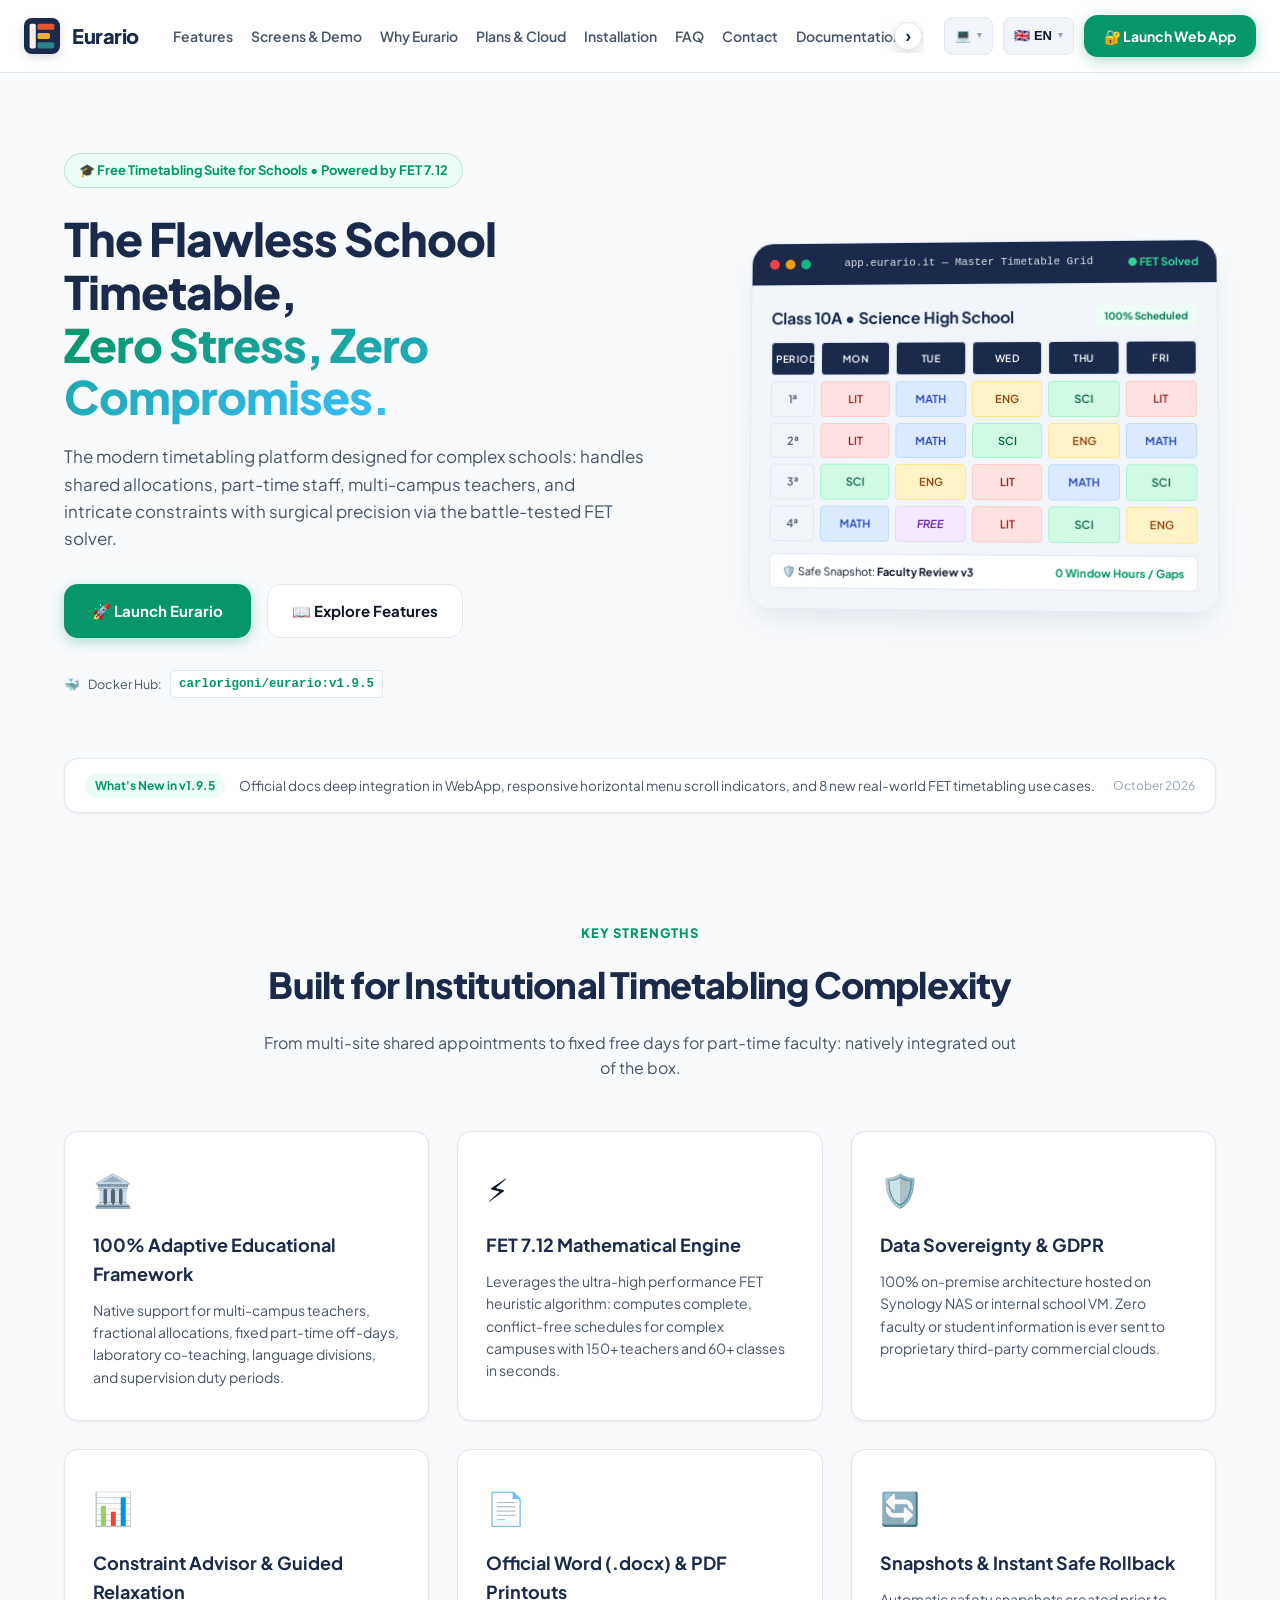
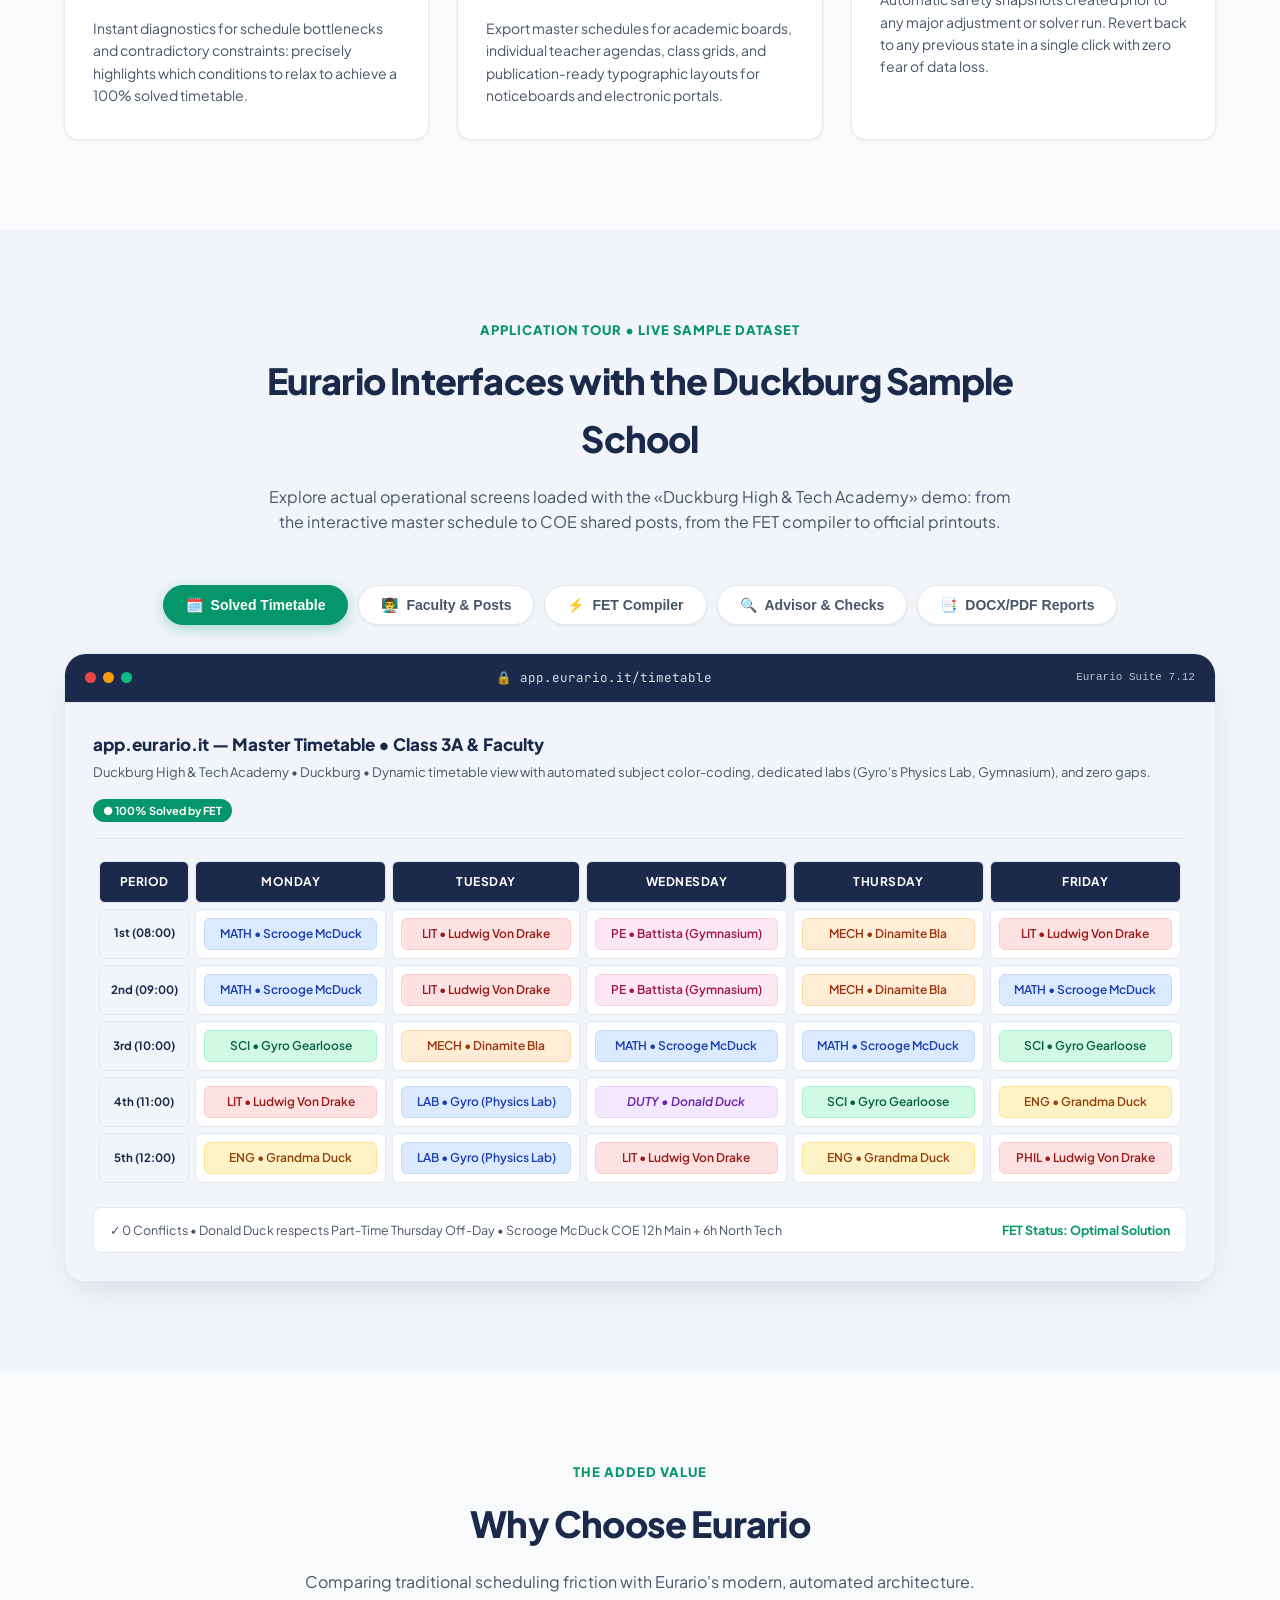
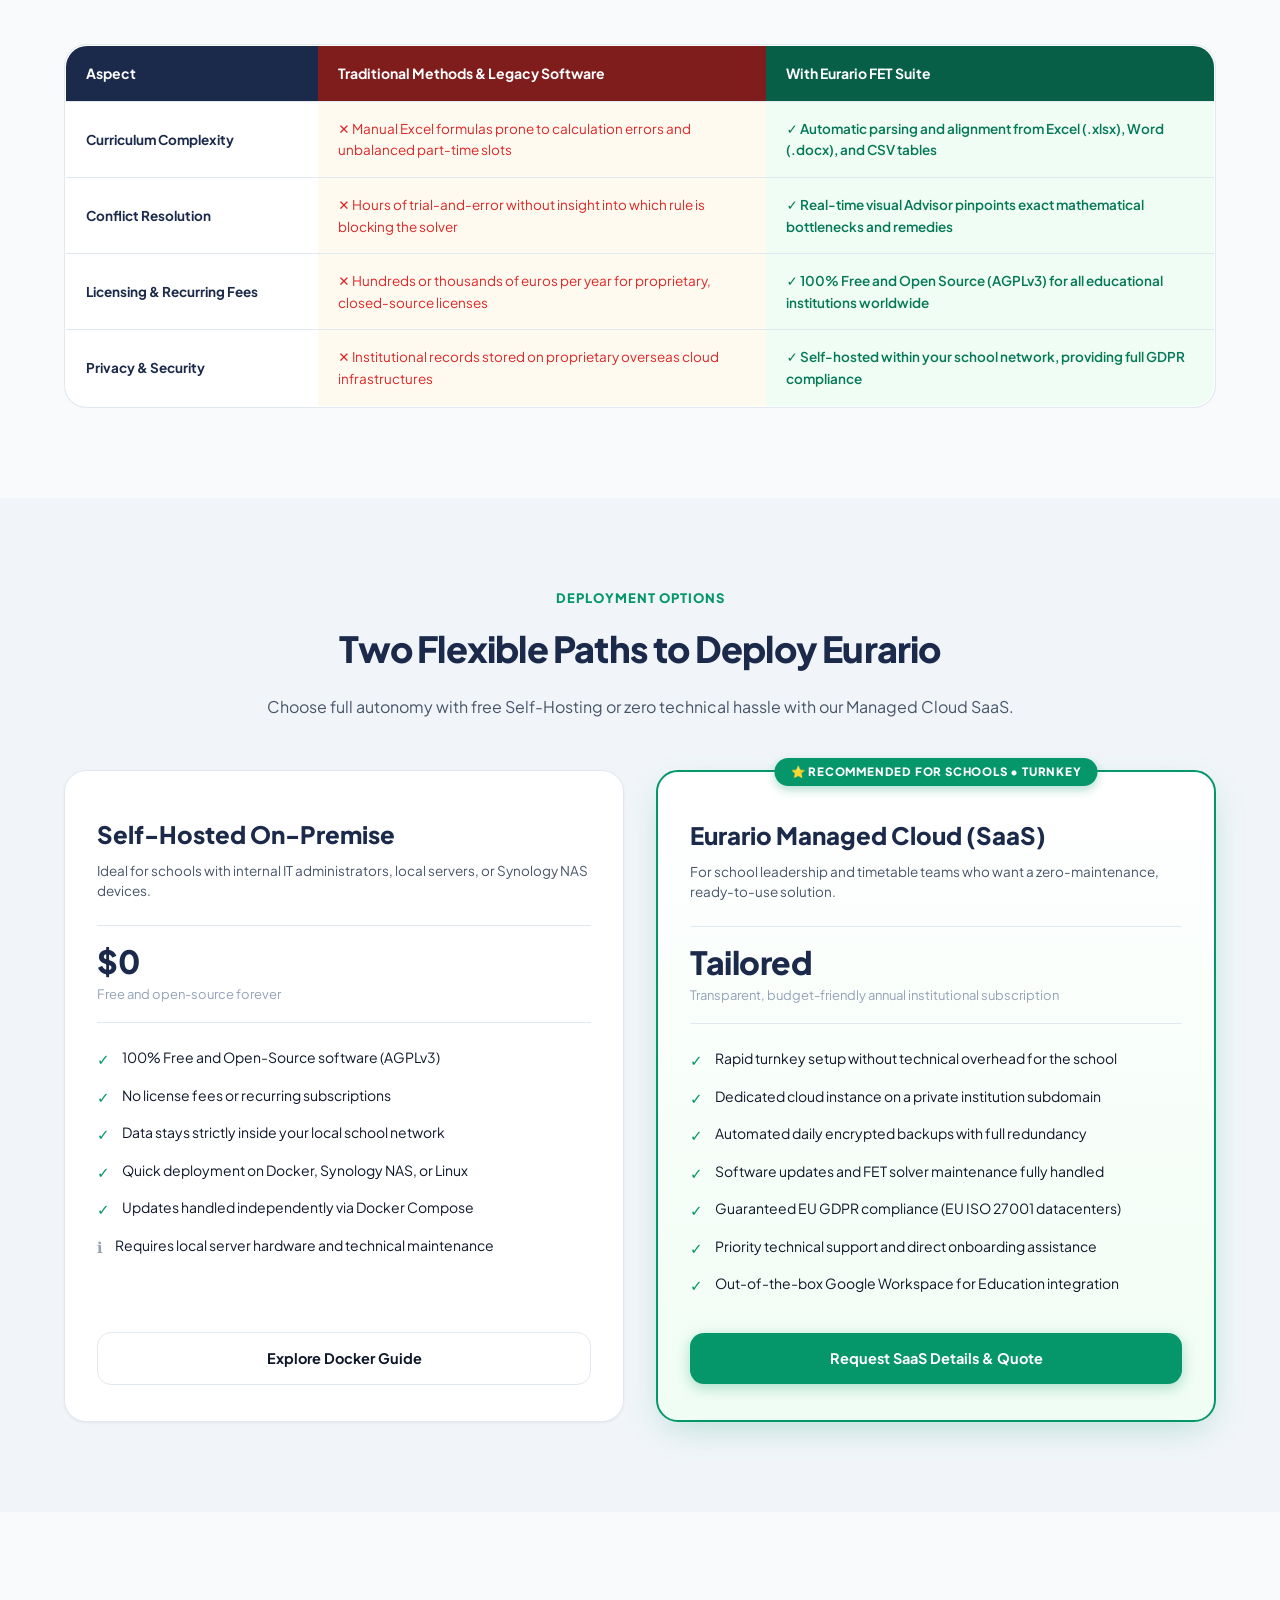
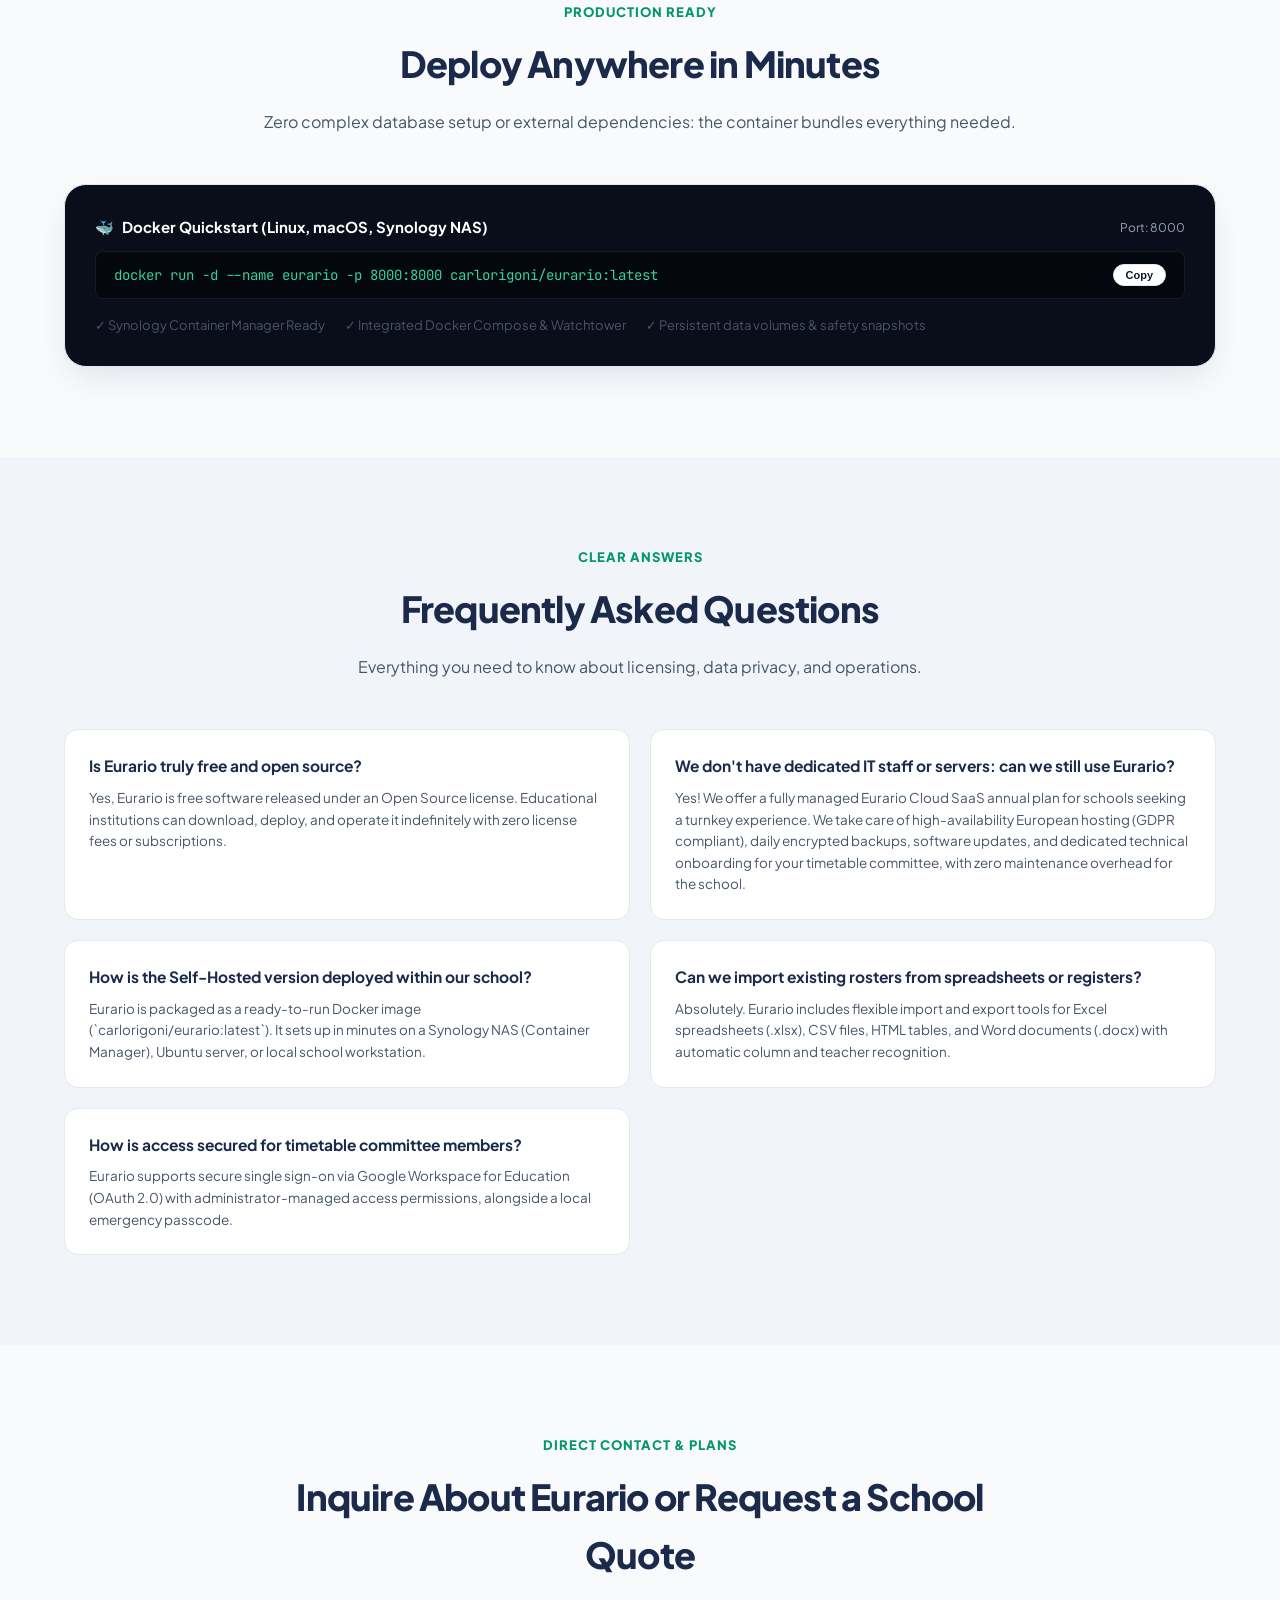
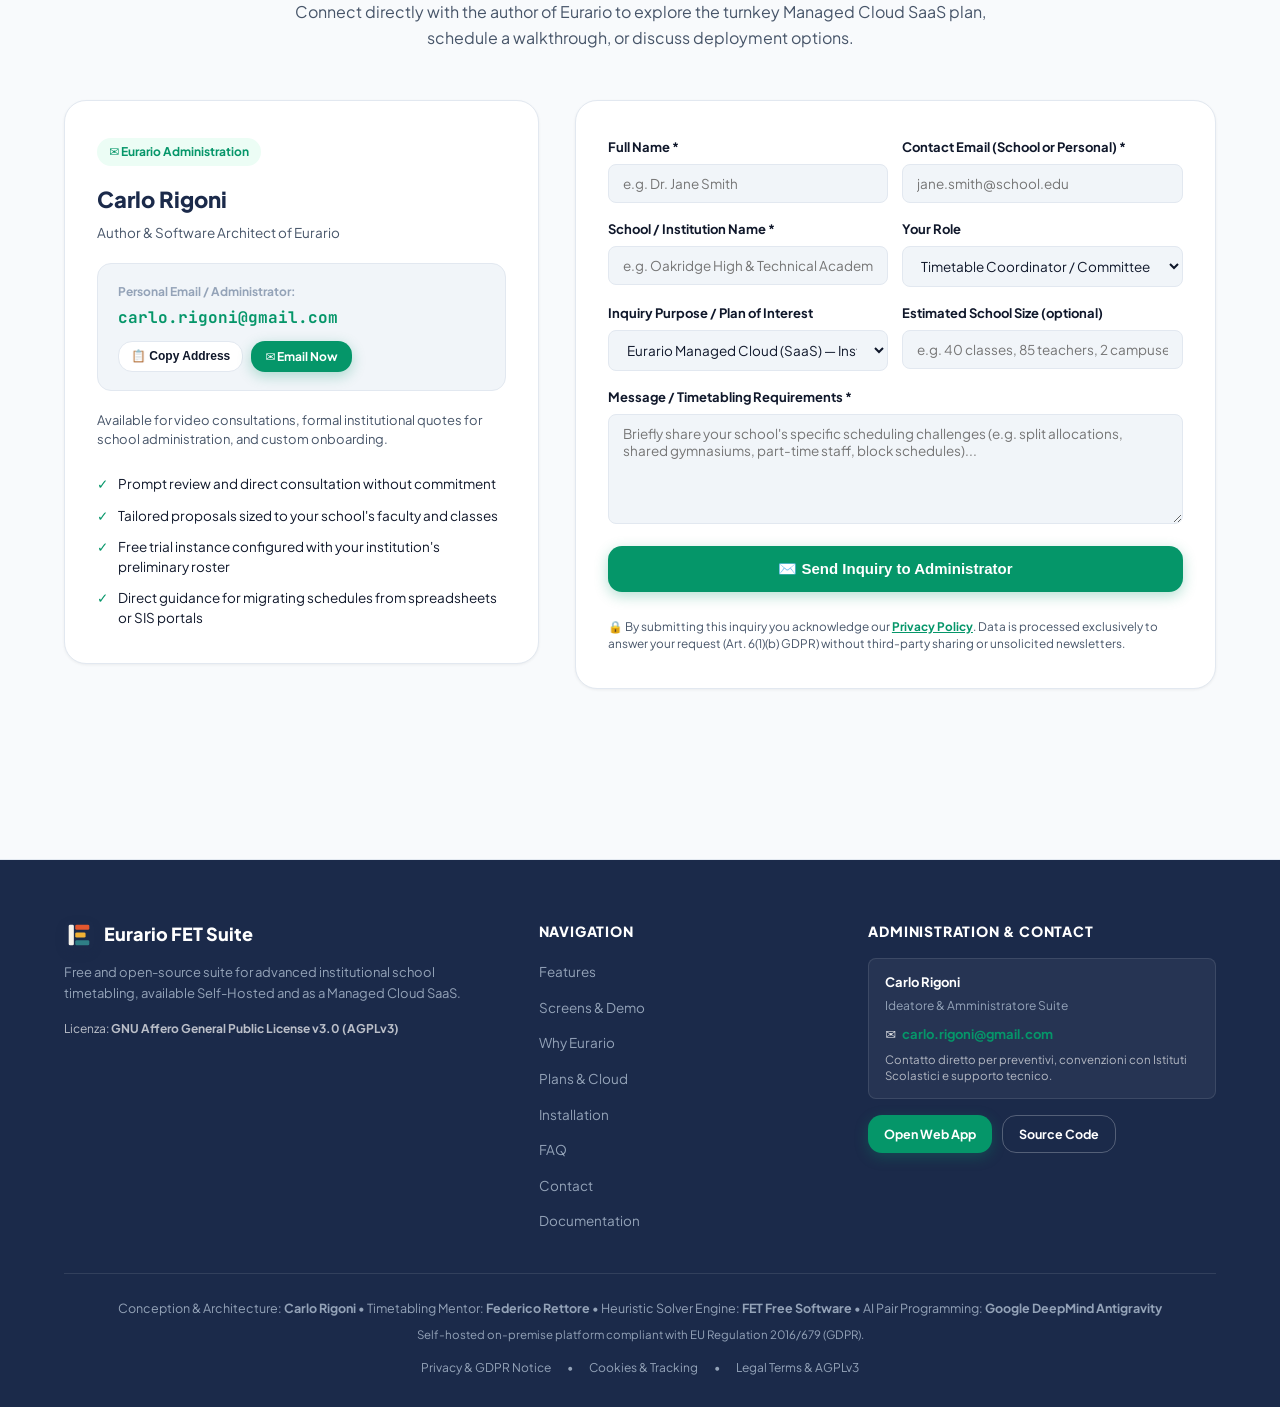
==== landing/index.html @ c4443268 "chore(release): bump version to v1.9.5" ====
<!DOCTYPE html>
<html lang="it">
<head>
  <meta charset="UTF-8">
  <meta name="viewport" content="width=device-width, initial-scale=1.0, viewport-fit=cover">
  <title>Eurario &mdash; L'Orario Scolastico Perfetto con FET 7.12</title>
  <meta name="description" content="Eurario è la suite libera e open source per l'orario scolastico italiano con motore solutore FET 7.12, disponibile Self-Hosted e in Cloud SaaS gestito.">
  <meta name="theme-color" content="#1B2A4A">

  <!-- Immediate Theme Initializer to prevent Flash of Unstyled Theme (FOUT) -->
  <script>
    (function() {
      try {
        const saved = localStorage.getItem('eurario_theme');
        if (saved === 'dark' || saved === 'light') {
          document.documentElement.setAttribute('data-theme', saved);
        }
      } catch (e) {}
    })();
  </script>

  <!-- Favicon Ufficiale Eurario & Icone Social Preview -->
  <link rel="icon" type="image/svg+xml" href="data:image/svg+xml,<svg xmlns='http://www.w3.org/2000/svg' viewBox='0 0 64 64'><rect width='64' height='64' rx='14' fill='%231B2A4A'/><rect x='10' y='10' width='11' height='44' rx='3' fill='%23F6F3EC'/><rect x='24' y='10' width='30' height='11' rx='3' fill='%23E4572E'/><rect x='24' y='26.5' width='22' height='11' rx='3' fill='%23F2B134'/><rect x='24' y='43' width='30' height='11' rx='3' fill='%232F7F86'/></svg>">
  <link rel="alternate icon" type="image/svg+xml" href="/favicon.svg">
  <link rel="icon" type="image/png" sizes="32x32" href="/favicon-32.png">
  <link rel="icon" type="image/png" sizes="16x16" href="/favicon-16.png">
  <link rel="icon" type="image/png" sizes="192x192" href="/favicon-192.png">
  <link rel="apple-touch-icon" sizes="180x180" href="/apple-touch-icon.png">
  <link rel="apple-touch-icon-precomposed" sizes="180x180" href="/apple-touch-icon-precomposed.png">
  <link rel="mask-icon" href="/safari-pinned-tab.svg" color="#1B2A4A">
  <link rel="shortcut icon" href="/favicon.ico">

  <!-- Open Graph / WhatsApp / Facebook / Telegram / LinkedIn -->
  <meta property="og:type" content="website">
  <meta property="og:url" content="https://eurario.it/">
  <meta property="og:title" content="Eurario — L'Orario Scolastico Perfetto con FET 7.12">
  <meta property="og:description" content="La suite libera e open source per l'orario scolastico italiano con motore solutore FET 7.12. Disponibile Self-Hosted e in Cloud SaaS gestito.">
  <meta property="og:image" content="https://eurario.it/og-image.png">
  <meta property="og:image:secure_url" content="https://eurario.it/og-image.png">
  <meta property="og:image:type" content="image/png">
  <meta property="og:image:width" content="1200">
  <meta property="og:image:height" content="630">
  <meta property="og:image:alt" content="Eurario — L'Orario Scolastico Perfetto">
  <meta property="og:site_name" content="Eurario">
  <meta property="og:locale" content="it_IT">

  <!-- Twitter / X -->
  <meta name="twitter:card" content="summary_large_image">
  <meta name="twitter:title" content="Eurario — L'Orario Scolastico Perfetto con FET 7.12">
  <meta name="twitter:description" content="La suite libera e open source per l'orario scolastico italiano con motore solutore FET 7.12.">
  <meta name="twitter:image" content="https://eurario.it/og-image.png">

  <!-- Font Plus Jakarta Sans & JetBrains Mono -->
  <link rel="preconnect" href="https://fonts.googleapis.com">
  <link rel="preconnect" href="https://fonts.gstatic.com" crossorigin>
  <link href="https://fonts.googleapis.com/css2?family=Plus+Jakarta+Sans:wght@400;500;600;700;800&family=JetBrains+Mono:wght@500;700&display=swap" rel="stylesheet">

  <style>
    /* ==========================================================================
       DESIGN SYSTEM & CSS VARIABLES
       ========================================================================== */
    :root {
      --bg-body: #f8fafc;
      --bg-surface: #ffffff;
      --bg-surface-alt: #f1f5f9;
      --bg-card: #ffffff;
      --bg-card-hover: #f8fafc;
      --text-main: #0f172a;
      --text-muted: #475569;
      --text-subtle: #94a3b8;
      --text-title: #1B2A4A;
      --border-color: #e2e8f0;
      --navbar-bg: rgba(255, 255, 255, 0.92);
      --header-bar-bg: #1B2A4A;
      --footer-bg: #1B2A4A;

      --navy: #1B2A4A;
      --navy-dark: #111c33;
      --emerald: #059669;
      --emerald-hover: #047857;
      --emerald-light: #ecfdf5;
      --emerald-badge-bg: #ecfdf5;
      --emerald-badge-text: #047857;
      --amber: #d97706;
      --amber-light: #fffbeb;
      --amber-badge-bg: #fffbeb;
      --amber-badge-text: #b45309;
      --blue-badge-bg: #eff6ff;
      --blue-badge-text: #1d4ed8;
      --coral: #E4572E;
      --sand: #F6F3EC;

      /* Subject pills (Light mode) */
      --subj-mat-bg: #dbeafe;
      --subj-mat-text: #1e40af;
      --subj-mat-border: #bfdbfe;

      --subj-ita-bg: #fee2e2;
      --subj-ita-text: #991b1b;
      --subj-ita-border: #fecaca;

      --subj-sci-bg: #d1fae5;
      --subj-sci-text: #065f46;
      --subj-sci-border: #a7f3d0;

      --subj-ing-bg: #fef3c7;
      --subj-ing-text: #92400e;
      --subj-ing-border: #fde68a;

      --subj-pe-bg: #fce7f3;
      --subj-pe-text: #9d174d;
      --subj-pe-border: #fbcfe8;

      --subj-mecc-bg: #ffedd5;
      --subj-mecc-text: #9a3412;
      --subj-mecc-border: #fed7aa;

      --subj-disp-bg: #f3e8ff;
      --subj-disp-text: #6b21a8;
      --subj-disp-border: #e9d5ff;

      /* Compare table */
      --comp-trad-bg: #fffaf0;
      --comp-trad-text: #dc2626;
      --comp-eur-bg: #f0fdf4;
      --comp-eur-text: #047857;

      /* Plan & Advisor */
      --plan-featured-bg: linear-gradient(180deg, #ffffff 0%, #f0fdf4 100%);
      --advisor-bg: #fffbeb;
      --advisor-border: #fde68a;
      --advisor-text: #92400e;

      --slate-50: #f8fafc;
      --slate-100: #f1f5f9;
      --slate-200: #e2e8f0;
      --slate-400: #94a3b8;
      --slate-600: #475569;
      --slate-700: #334155;
      --slate-900: #0f172a;

      --radius-sm: 8px;
      --radius-md: 14px;
      --radius-lg: 22px;
      --shadow-sm: 0 1px 3px rgba(0,0,0,0.06);
      --shadow-md: 0 6px 20px -4px rgba(27,42,74,0.08);
      --shadow-lg: 0 14px 34px -8px rgba(27,42,74,0.12);
    }

    /* ==========================================================================
       DARK THEME SPECIFICATION
       ========================================================================== */
    [data-theme="dark"] {
      --bg-body: #0b1120;
      --bg-surface: #111a2e;
      --bg-surface-alt: #0e1626;
      --bg-card: #152238;
      --bg-card-hover: #1b2a45;
      --text-main: #f1f5f9;
      --text-muted: #94a3b8;
      --text-subtle: #64748b;
      --text-title: #f8fafc;
      --border-color: #233554;
      --navbar-bg: rgba(11, 17, 32, 0.94);
      --header-bar-bg: #152238;
      --footer-bg: #070d18;

      --navy: #38bdf8;
      --navy-dark: #070d18;
      --emerald: #10b981;
      --emerald-hover: #059669;
      --emerald-light: rgba(16, 185, 129, 0.15);
      --emerald-badge-bg: rgba(16, 185, 129, 0.18);
      --emerald-badge-text: #34d399;
      --amber: #f59e0b;
      --amber-light: rgba(245, 158, 11, 0.15);
      --amber-badge-bg: rgba(245, 158, 11, 0.18);
      --amber-badge-text: #fbbf24;
      --blue-badge-bg: rgba(59, 130, 246, 0.18);
      --blue-badge-text: #93c5fd;

      /* Subject pills (Dark mode - translucent neon-soft) */
      --subj-mat-bg: rgba(59, 130, 246, 0.18);
      --subj-mat-text: #93c5fd;
      --subj-mat-border: rgba(59, 130, 246, 0.35);

      --subj-ita-bg: rgba(239, 68, 68, 0.18);
      --subj-ita-text: #fca5a5;
      --subj-ita-border: rgba(239, 68, 68, 0.35);

      --subj-sci-bg: rgba(16, 185, 129, 0.18);
      --subj-sci-text: #6ee7b7;
      --subj-sci-border: rgba(16, 185, 129, 0.35);

      --subj-ing-bg: rgba(245, 158, 11, 0.18);
      --subj-ing-text: #fcd34d;
      --subj-ing-border: rgba(245, 158, 11, 0.35);

      --subj-pe-bg: rgba(236, 72, 153, 0.18);
      --subj-pe-text: #f472b6;
      --subj-pe-border: rgba(236, 72, 153, 0.35);

      --subj-mecc-bg: rgba(249, 115, 22, 0.18);
      --subj-mecc-text: #fdba74;
      --subj-mecc-border: rgba(249, 115, 22, 0.35);

      --subj-disp-bg: rgba(168, 85, 247, 0.18);
      --subj-disp-text: #d8b4fe;
      --subj-disp-border: rgba(168, 85, 247, 0.35);

      /* Compare table */
      --comp-trad-bg: rgba(239, 68, 68, 0.12);
      --comp-trad-text: #f87171;
      --comp-eur-bg: rgba(16, 185, 129, 0.14);
      --comp-eur-text: #34d399;

      /* Plan & Advisor */
      --plan-featured-bg: linear-gradient(180deg, #152238 0%, rgba(5, 150, 105, 0.16) 100%);
      --advisor-bg: rgba(245, 158, 11, 0.1);
      --advisor-border: rgba(245, 158, 11, 0.25);
      --advisor-text: #fcd34d;

      --slate-50: #0b1120;
      --slate-100: #0e1626;
      --slate-200: #233554;
      --slate-400: #64748b;
      --slate-600: #94a3b8;
      --slate-700: #cbd5e1;
      --slate-900: #f8fafc;

      --shadow-sm: 0 1px 3px rgba(0,0,0,0.3);
      --shadow-md: 0 6px 20px -4px rgba(0,0,0,0.5);
      --shadow-lg: 0 14px 34px -8px rgba(0,0,0,0.7);
    }

    /* Auto mode: follow OS when user hasn't explicitly chosen light */
    @media (prefers-color-scheme: dark) {
      :root:not([data-theme="light"]) {
        --bg-body: #0b1120;
        --bg-surface: #111a2e;
        --bg-surface-alt: #0e1626;
        --bg-card: #152238;
        --bg-card-hover: #1b2a45;
        --text-main: #f1f5f9;
        --text-muted: #94a3b8;
        --text-subtle: #64748b;
        --text-title: #f8fafc;
        --border-color: #233554;
        --navbar-bg: rgba(11, 17, 32, 0.94);
        --header-bar-bg: #152238;
        --footer-bg: #070d18;

        --navy: #38bdf8;
        --navy-dark: #070d18;
        --emerald: #10b981;
        --emerald-hover: #059669;
        --emerald-light: rgba(16, 185, 129, 0.15);
        --emerald-badge-bg: rgba(16, 185, 129, 0.18);
        --emerald-badge-text: #34d399;
        --amber: #f59e0b;
        --amber-light: rgba(245, 158, 11, 0.15);
        --amber-badge-bg: rgba(245, 158, 11, 0.18);
        --amber-badge-text: #fbbf24;
        --blue-badge-bg: rgba(59, 130, 246, 0.18);
        --blue-badge-text: #93c5fd;

        --subj-mat-bg: rgba(59, 130, 246, 0.18);
        --subj-mat-text: #93c5fd;
        --subj-mat-border: rgba(59, 130, 246, 0.35);

        --subj-ita-bg: rgba(239, 68, 68, 0.18);
        --subj-ita-text: #fca5a5;
        --subj-ita-border: rgba(239, 68, 68, 0.35);

        --subj-sci-bg: rgba(16, 185, 129, 0.18);
        --subj-sci-text: #6ee7b7;
        --subj-sci-border: rgba(16, 185, 129, 0.35);

        --subj-ing-bg: rgba(245, 158, 11, 0.18);
        --subj-ing-text: #fcd34d;
        --subj-ing-border: rgba(245, 158, 11, 0.35);

        --subj-pe-bg: rgba(236, 72, 153, 0.18);
        --subj-pe-text: #f472b6;
        --subj-pe-border: rgba(236, 72, 153, 0.35);

        --subj-mecc-bg: rgba(249, 115, 22, 0.18);
        --subj-mecc-text: #fdba74;
        --subj-mecc-border: rgba(249, 115, 22, 0.35);

        --subj-disp-bg: rgba(168, 85, 247, 0.18);
        --subj-disp-text: #d8b4fe;
        --subj-disp-border: rgba(168, 85, 247, 0.35);

        --comp-trad-bg: rgba(239, 68, 68, 0.12);
        --comp-trad-text: #f87171;
        --comp-eur-bg: rgba(16, 185, 129, 0.14);
        --comp-eur-text: #34d399;

        --plan-featured-bg: linear-gradient(180deg, #152238 0%, rgba(5, 150, 105, 0.16) 100%);
        --advisor-bg: rgba(245, 158, 11, 0.1);
        --advisor-border: rgba(245, 158, 11, 0.25);
        --advisor-text: #fcd34d;

        --slate-50: #0b1120;
        --slate-100: #0e1626;
        --slate-200: #233554;
        --slate-400: #64748b;
        --slate-600: #94a3b8;
        --slate-700: #cbd5e1;
        --slate-900: #f8fafc;

        --shadow-sm: 0 1px 3px rgba(0,0,0,0.3);
        --shadow-md: 0 6px 20px -4px rgba(0,0,0,0.5);
        --shadow-lg: 0 14px 34px -8px rgba(0,0,0,0.7);
      }
    }

    * { box-sizing: border-box; margin: 0; padding: 0; }

    /* ACCESSIBILITY FOCUS VISIBLE (WCAG 2.4.7) */
    :focus-visible {
      outline: 2px solid var(--emerald);
      outline-offset: 3px;
    }
    a:focus-visible, button:focus-visible, input:focus-visible, select:focus-visible, textarea:focus-visible {
      outline: 2px solid var(--emerald);
      outline-offset: 2px;
    }

    /* SKIP LINK (WCAG 2.4.1) */
    .skip-link {
      position: absolute;
      top: -120px;
      left: 16px;
      background: var(--navy);
      color: #fff;
      padding: 12px 20px;
      z-index: 9999;
      border-radius: var(--radius-sm);
      font-weight: 700;
      font-size: 14px;
      text-decoration: none;
      box-shadow: var(--shadow-lg);
      transition: top 0.2s ease;
    }
    .skip-link:focus {
      top: 16px;
      outline: 3px solid var(--emerald);
      outline-offset: 2px;
    }

    body {
      font-family: 'Plus Jakarta Sans', system-ui, -apple-system, sans-serif;
      background-color: var(--bg-body);
      color: var(--text-main);
      line-height: 1.6;
      overflow-x: hidden;
      -webkit-font-smoothing: antialiased;
      transition: background-color 0.25s ease, color 0.25s ease;
    }

    /* Container centrale */
    .container {
      width: 100%;
      max-width: 1200px;
      margin: 0 auto;
      padding: 0 24px;
    }

    /* NAVBAR */
    .navbar {
      position: sticky;
      top: 0;
      background: var(--navbar-bg);
      backdrop-filter: blur(12px);
      -webkit-backdrop-filter: blur(12px);
      border-bottom: 1px solid var(--border-color);
      z-index: 100;
      transition: background-color 0.25s ease, border-color 0.25s ease;
    }
    .nav-inner {
      display: flex;
      justify-content: space-between;
      align-items: center;
      height: 72px;
      gap: 16px;
      min-width: 0;
      max-width: 100%;
    }
    .brand {
      display: flex;
      align-items: center;
      gap: 12px;
      text-decoration: none;
      color: var(--text-title);
      font-weight: 800;
      font-size: 20px;
      letter-spacing: -0.5px;
      flex-shrink: 0;
    }
    .brand-mark {
      width: 36px;
      height: 36px;
      border-radius: var(--radius-sm);
      display: flex;
      align-items: center;
      justify-content: center;
      box-shadow: 0 4px 10px rgba(27,42,74,0.15);
    }
    .nav-links-wrapper {
      position: relative;
      display: flex;
      align-items: center;
      flex: 1 1 auto;
      min-width: 0;
      overflow: hidden;
      margin: 0 4px;
    }
    .nav-links-wrapper::before,
    .nav-links-wrapper::after {
      content: '';
      position: absolute;
      top: 0;
      bottom: 0;
      width: 38px;
      pointer-events: none;
      z-index: 5;
      opacity: 0;
      transition: opacity 0.25s ease;
    }
    .nav-links-wrapper::before {
      left: 0;
      background: linear-gradient(to right, var(--navbar-bg) 20%, transparent);
    }
    .nav-links-wrapper::after {
      right: 0;
      background: linear-gradient(to left, var(--navbar-bg) 20%, transparent);
    }
    .nav-links-wrapper.has-overflow-left::before {
      opacity: 1;
    }
    .nav-links-wrapper.has-overflow-right::after {
      opacity: 1;
    }

    .nav-scroll-arrow {
      position: absolute;
      top: 50%;
      transform: translateY(-50%);
      width: 28px;
      height: 28px;
      border-radius: 50%;
      background: var(--bg-surface, #ffffff);
      border: 1px solid var(--border-color, #e2e8f0);
      color: var(--text-title, #1B2A4A);
      box-shadow: 0 4px 12px rgba(0, 0, 0, 0.14);
      display: none;
      align-items: center;
      justify-content: center;
      font-size: 18px;
      font-weight: 700;
      line-height: 1;
      cursor: pointer;
      z-index: 10;
      transition: all 0.2s cubic-bezier(0.16, 1, 0.3, 1);
      padding: 0;
      user-select: none;
    }
    .nav-scroll-arrow:hover {
      background: var(--emerald, #059669);
      color: #ffffff;
      border-color: var(--emerald, #059669);
      transform: translateY(-50%) scale(1.1);
      box-shadow: 0 6px 16px rgba(5, 150, 105, 0.35);
    }
    .nav-scroll-left {
      left: 2px;
    }
    .nav-scroll-right {
      right: 2px;
      animation: navArrowPulse 2.2s infinite ease-in-out;
    }
    @keyframes navArrowPulse {
      0%, 100% {
        transform: translateY(-50%) translateX(0);
        box-shadow: 0 4px 12px rgba(0, 0, 0, 0.14);
      }
      50% {
        transform: translateY(-50%) translateX(2px);
        box-shadow: 0 4px 16px rgba(5, 150, 105, 0.4);
      }
    }
    [data-theme="dark"] .nav-scroll-arrow {
      background: var(--bg-card, #152238);
      border-color: var(--border-color, #233554);
      color: var(--text-main, #f1f5f9);
      box-shadow: 0 4px 14px rgba(0, 0, 0, 0.4);
    }
    [data-theme="dark"] .nav-scroll-arrow:hover {
      background: var(--emerald, #059669);
      color: #ffffff;
      border-color: var(--emerald, #059669);
    }

    .nav-links {
      display: flex;
      align-items: center;
      gap: 18px;
      flex: 1 1 auto;
      min-width: 0;
      overflow-x: auto;
      overflow-y: hidden;
      white-space: nowrap;
      scrollbar-width: none;
      -ms-overflow-style: none;
      -webkit-overflow-scrolling: touch;
      padding: 6px 14px;
      scroll-behavior: smooth;
    }
    .nav-links::-webkit-scrollbar {
      display: none;
    }
    .nav-link {
      text-decoration: none;
      color: var(--text-muted);
      font-size: 14px;
      font-weight: 600;
      transition: color 0.15s;
      white-space: nowrap;
      flex-shrink: 0;
    }
    .nav-link:hover { color: var(--emerald); }

    .nav-controls {
      display: flex;
      align-items: center;
      gap: 10px;
      flex-shrink: 0;
      margin-left: auto;
    }

    /* COMPACT VERTICAL DROPDOWNS (THEME & LANGUAGE) */
    .nav-dropdown {
      position: relative;
    }
    .nav-drop-btn {
      display: inline-flex;
      align-items: center;
      justify-content: center;
      gap: 6px;
      height: 38px;
      padding: 0 10px;
      background: var(--bg-surface-alt);
      border: 1px solid var(--border-color);
      border-radius: var(--radius-sm);
      color: var(--text-main);
      font-size: 13px;
      font-weight: 700;
      cursor: pointer;
      transition: all 0.15s ease;
      user-select: none;
    }
    .nav-drop-btn:hover {
      border-color: var(--emerald);
      color: var(--emerald);
      background: var(--bg-card);
    }
    .drop-arrow {
      font-size: 9px;
      color: var(--text-subtle);
      transition: transform 0.2s ease;
      line-height: 1;
    }
    .nav-dropdown.open .drop-arrow {
      transform: rotate(180deg);
    }
    .nav-dropdown.open .nav-drop-btn {
      border-color: var(--emerald);
      background: var(--bg-card);
    }
    .dropdown-menu {
      position: absolute;
      top: calc(100% + 6px);
      right: 0;
      min-width: 140px;
      background: var(--bg-card);
      border: 1px solid var(--border-color);
      border-radius: var(--radius-md);
      box-shadow: var(--shadow-lg);
      padding: 6px;
      display: none;
      flex-direction: column;
      gap: 2px;
      z-index: 1000;
      backdrop-filter: blur(16px);
      -webkit-backdrop-filter: blur(16px);
      animation: dropFadeIn 0.15s ease;
    }
    @keyframes dropFadeIn {
      from { opacity: 0; transform: translateY(-4px); }
      to { opacity: 1; transform: translateY(0); }
    }
    .nav-dropdown.open .dropdown-menu {
      display: flex;
    }
    .dropdown-item {
      display: flex;
      align-items: center;
      gap: 8px;
      padding: 8px 12px;
      border: none;
      background: transparent;
      color: var(--text-muted);
      font-size: 13px;
      font-weight: 600;
      border-radius: var(--radius-sm);
      cursor: pointer;
      text-align: left;
      width: 100%;
      transition: all 0.12s ease;
    }
    .dropdown-item:hover {
      background: var(--bg-surface-alt);
      color: var(--text-title);
    }
    .dropdown-item.active {
      background: var(--emerald-light);
      color: var(--emerald);
      font-weight: 700;
    }
    .item-icon {
      font-size: 14px;
      line-height: 1;
    }
    .item-label {
      flex: 1;
    }

    /* BUTTONS */
    .btn {
      display: inline-flex;
      align-items: center;
      justify-content: center;
      gap: 8px;
      padding: 10px 20px;
      border-radius: var(--radius-md);
      font-weight: 700;
      font-size: 14px;
      text-decoration: none;
      transition: all 0.2s;
      cursor: pointer;
      white-space: nowrap;
      border: none;
    }
    .btn-emerald {
      background: var(--emerald);
      color: #fff;
      box-shadow: 0 4px 14px rgba(5,150,105,0.3);
    }
    .btn-emerald:hover {
      background: var(--emerald-hover);
      transform: translateY(-1px);
    }
    .btn-navy {
      background: var(--header-bar-bg);
      color: #fff;
      border: 1px solid var(--border-color);
    }
    .btn-navy:hover {
      background: var(--navy-dark);
      transform: translateY(-1px);
    }
    .btn-outline {
      border: 1.5px solid var(--border-color);
      color: var(--text-main);
      background: var(--bg-card);
    }
    .btn-outline:hover {
      border-color: var(--emerald);
      color: var(--emerald);
      transform: translateY(-1px);
    }

    /* HERO */
    .hero {
      padding: 80px 0 60px;
      position: relative;
    }
    .hero-grid {
      display: grid;
      grid-template-columns: 1.15fr 0.85fr;
      gap: 48px;
      align-items: center;
    }
    .hero-badge {
      display: inline-flex;
      align-items: center;
      gap: 8px;
      background: var(--emerald-light);
      color: var(--emerald);
      border: 1px solid rgba(5,150,105,0.2);
      padding: 6px 14px;
      border-radius: 99px;
      font-size: 13px;
      font-weight: 700;
      margin-bottom: 24px;
    }
    .hero-title {
      font-size: 46px;
      font-weight: 800;
      line-height: 1.15;
      letter-spacing: -1px;
      color: var(--text-title);
      margin-bottom: 20px;
    }
    .hero-title span {
      background: linear-gradient(135deg, var(--emerald) 0%, #38bdf8 100%);
      -webkit-background-clip: text;
      -webkit-text-fill-color: transparent;
    }
    .hero-subtitle {
      font-size: 17px;
      color: var(--text-muted);
      line-height: 1.6;
      margin-bottom: 32px;
      max-width: 580px;
    }
    .hero-actions {
      display: flex;
      gap: 16px;
      flex-wrap: wrap;
      margin-bottom: 32px;
    }

    /* MOCKUP APPLICATIVO HERO */
    .mockup-window {
      background: var(--bg-card);
      border-radius: var(--radius-lg);
      border: 1px solid var(--border-color);
      box-shadow: var(--shadow-lg);
      overflow: hidden;
      transform: perspective(1000px) rotateY(-3deg) rotateX(2deg);
      transition: transform 0.3s ease;
    }
    .mockup-window:hover {
      transform: perspective(1000px) rotateY(0deg) rotateX(0deg);
    }
    .mockup-header {
      background: var(--header-bar-bg);
      padding: 12px 18px;
      display: flex;
      align-items: center;
      justify-content: space-between;
      border-bottom: 1px solid var(--border-color);
    }
    .mockup-dots {
      display: flex;
      gap: 6px;
    }
    .mockup-dot {
      width: 10px;
      height: 10px;
      border-radius: 50%;
    }
    .mockup-body {
      padding: 20px;
      background: var(--bg-surface-alt);
    }
    .timetable-mini {
      display: grid;
      grid-template-columns: 45px repeat(5, 1fr);
      gap: 6px;
      font-size: 11px;
    }
    .mini-cell {
      background: var(--bg-card);
      border: 1px solid var(--border-color);
      border-radius: 4px;
      padding: 8px 4px;
      text-align: center;
      font-weight: 600;
      color: var(--text-title);
    }
    .cell-header {
      background: var(--header-bar-bg);
      color: #fff;
      border: 1px solid var(--border-color);
      font-size: 10px;
      text-transform: uppercase;
      letter-spacing: 0.5px;
    }
    .cell-ita { background: var(--subj-ita-bg); color: var(--subj-ita-text); border: 1px solid var(--subj-ita-border); }
    .cell-mat { background: var(--subj-mat-bg); color: var(--subj-mat-text); border: 1px solid var(--subj-mat-border); }
    .cell-ing { background: var(--subj-ing-bg); color: var(--subj-ing-text); border: 1px solid var(--subj-ing-border); }
    .cell-sci { background: var(--subj-sci-bg); color: var(--subj-sci-text); border: 1px solid var(--subj-sci-border); }
    .cell-disp { background: var(--subj-disp-bg); color: var(--subj-disp-text); border: 1px solid var(--subj-disp-border); font-style: italic; }

    /* SEZIONI GENERALI */
    .section {
      padding: 90px 0;
      transition: background-color 0.25s ease;
    }
    .section-alt {
      background-color: var(--bg-surface-alt);
    }
    .section-header {
      text-align: center;
      max-width: 760px;
      margin: 0 auto 50px;
    }
    .section-tag {
      color: var(--emerald);
      font-weight: 800;
      font-size: 13px;
      text-transform: uppercase;
      letter-spacing: 1px;
      margin-bottom: 12px;
      display: block;
    }
    .section-title {
      font-size: 36px;
      font-weight: 800;
      color: var(--text-title);
      letter-spacing: -0.8px;
      margin-bottom: 16px;
    }
    .section-subtitle {
      font-size: 16px;
      color: var(--text-muted);
    }

    /* I PILASTRI */
    .pillars-grid {
      display: grid;
      grid-template-columns: repeat(auto-fit, minmax(320px, 1fr));
      gap: 28px;
    }
    .pillar-card {
      background: var(--bg-card);
      border-radius: var(--radius-md);
      padding: 32px 28px;
      border: 1px solid var(--border-color);
      box-shadow: var(--shadow-sm);
      transition: all 0.25s ease;
    }
    .pillar-card:hover {
      transform: translateY(-4px);
      box-shadow: var(--shadow-md);
      border-color: var(--emerald);
    }
    .pillar-icon {
      font-size: 32px;
      margin-bottom: 16px;
      display: inline-block;
    }
    .pillar-title {
      font-size: 18px;
      font-weight: 700;
      color: var(--text-title);
      margin-bottom: 10px;
    }
    .pillar-desc {
      font-size: 14px;
      color: var(--text-muted);
      line-height: 1.6;
    }

    /* SHOWCASE TABS & MASCHERE DEMO PAPEROPOLI */
    .showcase-nav {
      display: flex;
      justify-content: center;
      gap: 10px;
      flex-wrap: wrap;
      margin-bottom: 28px;
    }
    .showcase-tab-btn {
      background: var(--bg-card);
      border: 1.5px solid var(--border-color);
      color: var(--text-muted);
      padding: 11px 22px;
      border-radius: 99px;
      font-size: 14px;
      font-weight: 700;
      cursor: pointer;
      display: inline-flex;
      align-items: center;
      gap: 8px;
      transition: all 0.2s ease;
      box-shadow: var(--shadow-sm);
    }
    .showcase-tab-btn:hover {
      border-color: var(--emerald);
      color: var(--text-title);
      transform: translateY(-1px);
    }
    .showcase-tab-btn.active {
      background: var(--emerald);
      color: #fff;
      border-color: var(--emerald);
      box-shadow: 0 4px 14px rgba(5,150,105,0.3);
    }
    .showcase-window {
      background: var(--bg-card);
      border-radius: var(--radius-lg);
      border: 1px solid var(--border-color);
      box-shadow: var(--shadow-lg);
      overflow: hidden;
    }
    .showcase-topbar {
      background: var(--header-bar-bg);
      padding: 14px 20px;
      display: flex;
      justify-content: space-between;
      align-items: center;
      color: #fff;
      border-bottom: 1px solid var(--border-color);
    }
    .showcase-dots {
      display: flex;
      gap: 7px;
    }
    .showcase-dot {
      width: 11px;
      height: 11px;
      border-radius: 50%;
    }
    .showcase-address {
      font-family: 'JetBrains Mono', monospace;
      font-size: 12.5px;
      color: rgba(255,255,255,0.85);
      display: flex;
      align-items: center;
      gap: 8px;
    }
    .showcase-badge-status {
      background: var(--emerald);
      color: #fff;
      font-size: 11px;
      font-weight: 700;
      padding: 3px 10px;
      border-radius: 99px;
    }
    .showcase-pane {
      display: none;
      padding: 28px;
      background: var(--bg-surface-alt);
      animation: fadeIn 0.25s ease forwards;
    }
    .showcase-pane.active {
      display: block;
    }
    @keyframes fadeIn {
      from { opacity: 0; transform: translateY(4px); }
      to { opacity: 1; transform: translateY(0); }
    }
    .showcase-card-header {
      display: flex;
      justify-content: space-between;
      align-items: flex-start;
      gap: 16px;
      flex-wrap: wrap;
      padding-bottom: 16px;
      border-bottom: 1px solid var(--border-color);
    }
    .showcase-card-footer {
      margin-top: 18px;
      padding: 12px 16px;
      background: var(--bg-card);
      border: 1px solid var(--border-color);
      border-radius: var(--radius-sm);
      font-size: 12.5px;
      color: var(--text-muted);
      display: flex;
      justify-content: space-between;
      align-items: center;
      flex-wrap: wrap;
      gap: 10px;
    }

    /* Griglia Orario Showcase */
    .showcase-timetable-grid {
      width: 100%;
      border-collapse: separate;
      border-spacing: 6px;
      min-width: 700px;
    }
    .showcase-timetable-grid th {
      background: var(--header-bar-bg);
      color: #fff;
      padding: 10px 12px;
      font-size: 12px;
      font-weight: 700;
      text-transform: uppercase;
      letter-spacing: 0.5px;
      border-radius: 6px;
      text-align: center;
      border: 1px solid var(--border-color);
    }
    .showcase-timetable-grid td {
      background: var(--bg-card);
      border: 1px solid var(--border-color);
      border-radius: 6px;
      padding: 8px;
      vertical-align: middle;
    }
    .showcase-timetable-grid td.cell-hour {
      background: var(--bg-surface-alt);
      font-weight: 700;
      font-size: 11.5px;
      text-align: center;
      color: var(--text-title);
      width: 90px;
    }
    .cell-pill {
      padding: 7px 10px;
      border-radius: 6px;
      font-size: 12px;
      font-weight: 600;
      display: block;
      text-align: center;
      line-height: 1.35;
    }
    .cell-subj-mat { background: var(--subj-mat-bg); color: var(--subj-mat-text); border: 1px solid var(--subj-mat-border); }
    .cell-subj-ita { background: var(--subj-ita-bg); color: var(--subj-ita-text); border: 1px solid var(--subj-ita-border); }
    .cell-subj-sci { background: var(--subj-sci-bg); color: var(--subj-sci-text); border: 1px solid var(--subj-sci-border); }
    .cell-subj-ing { background: var(--subj-ing-bg); color: var(--subj-ing-text); border: 1px solid var(--subj-ing-border); }
    .cell-subj-pe { background: var(--subj-pe-bg); color: var(--subj-pe-text); border: 1px solid var(--subj-pe-border); }
    .cell-subj-mecc { background: var(--subj-mecc-bg); color: var(--subj-mecc-text); border: 1px solid var(--subj-mecc-border); }
    .cell-subj-disp { background: var(--subj-disp-bg); color: var(--subj-disp-text); border: 1px solid var(--subj-disp-border); font-style: italic; }

    /* Docenti Showcase */
    .teachers-showcase-grid {
      display: grid;
      grid-template-columns: repeat(auto-fit, minmax(320px, 1fr));
      gap: 16px;
    }
    .teacher-showcase-card {
      background: var(--bg-card);
      border: 1px solid var(--border-color);
      border-radius: var(--radius-md);
      padding: 18px 20px;
      box-shadow: var(--shadow-sm);
    }
    .type-pill {
      font-size: 11px;
      font-weight: 700;
      padding: 3px 8px;
      border-radius: 4px;
      white-space: nowrap;
    }
    .badge-success { background: var(--emerald-badge-bg); color: var(--emerald-badge-text); }
    .badge-warning { background: var(--amber-badge-bg); color: var(--amber-badge-text); }
    .badge-info { background: var(--blue-badge-bg); color: var(--blue-badge-text); }

    /* Solver Showcase */
    .solver-stats-grid {
      display: grid;
      grid-template-columns: repeat(auto-fit, minmax(180px, 1fr));
      gap: 14px;
    }
    .solver-stat-box {
      background: var(--bg-card);
      border: 1px solid var(--border-color);
      border-radius: var(--radius-md);
      padding: 16px 20px;
    }
    .solver-stat-label {
      font-size: 12px;
      font-weight: 600;
      color: var(--text-muted);
      margin-bottom: 4px;
    }
    .solver-stat-val {
      font-size: 22px;
      font-weight: 800;
      letter-spacing: -0.5px;
    }
    .color-emerald { color: var(--emerald); }
    .color-navy { color: var(--text-title); }
    .solver-terminal-log {
      background: #090e1a;
      color: #34d399;
      font-family: 'JetBrains Mono', monospace;
      padding: 20px;
      border-radius: var(--radius-md);
      border: 1px solid var(--border-color);
      font-size: 12.5px;
      line-height: 1.7;
      overflow-x: auto;
    }
    .solver-log-line {
      margin-bottom: 4px;
    }

    /* Diagnostics Showcase */
    .diagnostics-grid {
      display: grid;
      grid-template-columns: repeat(auto-fit, minmax(320px, 1fr));
      gap: 16px;
    }
    .diagnostic-check-card {
      background: var(--bg-card);
      border: 1px solid var(--border-color);
      border-radius: var(--radius-md);
      padding: 18px 20px;
    }
    .advisor-callout {
      background: var(--advisor-bg);
      border: 1px solid var(--advisor-border);
      border-radius: var(--radius-md);
      padding: 16px 20px;
      font-size: 13.5px;
      color: var(--advisor-text);
      font-weight: 600;
    }

    /* Reports Showcase */
    .reports-grid {
      display: grid;
      grid-template-columns: repeat(auto-fit, minmax(230px, 1fr));
      gap: 16px;
    }
    .report-card {
      background: var(--bg-card);
      border: 1px solid var(--border-color);
      border-radius: var(--radius-md);
      padding: 22px 20px;
      transition: transform 0.2s ease, border-color 0.2s ease;
    }
    .report-card:hover {
      transform: translateY(-2px);
      border-color: var(--emerald);
      box-shadow: var(--shadow-sm);
    }
    .report-format-pill {
      background: var(--header-bar-bg);
      color: #fff;
      border: 1px solid var(--border-color);
      font-size: 11px;
      font-weight: 800;
      padding: 2px 8px;
      border-radius: 4px;
    }

    /* CONFRONTO */
    .compare-table {
      width: 100%;
      background: var(--bg-card);
      border-radius: var(--radius-lg);
      border: 1px solid var(--border-color);
      overflow: hidden;
      border-collapse: collapse;
      box-shadow: var(--shadow-sm);
    }
    .compare-table th {
      background: var(--header-bar-bg);
      color: #fff;
      padding: 16px 20px;
      text-align: left;
      font-size: 14px;
      font-weight: 700;
      border-bottom: 1px solid var(--border-color);
    }
    .compare-table td {
      padding: 16px 20px;
      border-bottom: 1px solid var(--border-color);
      font-size: 13.5px;
    }
    .compare-table tr:last-child td { border-bottom: none; }
    .col-feature { font-weight: 700; color: var(--text-title); width: 22%; }
    .col-trad { color: var(--comp-trad-text); width: 39%; background: var(--comp-trad-bg); }
    .col-eurario { color: var(--comp-eur-text); width: 39%; background: var(--comp-eur-bg); font-weight: 600; }

    /* MODELLI DI ADOZIONE / SELF-HOSTED VS SAAS */
    .plans-grid {
      display: grid;
      grid-template-columns: repeat(auto-fit, minmax(320px, 1fr));
      gap: 32px;
      align-items: stretch;
    }
    .plan-card {
      background: var(--bg-card);
      border-radius: var(--radius-lg);
      padding: 44px 32px 36px;
      border: 1px solid var(--border-color);
      box-shadow: var(--shadow-sm);
      display: flex;
      flex-direction: column;
      position: relative;
      transition: all 0.25s ease;
    }
    .plan-card:hover {
      transform: translateY(-4px);
      box-shadow: var(--shadow-md);
    }
    .plan-card.featured {
      border: 2px solid var(--emerald);
      box-shadow: 0 12px 36px -8px rgba(5,150,105,0.25);
      background: var(--plan-featured-bg);
    }
    .plan-badge-top {
      position: absolute;
      top: -14px;
      left: 50%;
      transform: translateX(-50%);
      background: var(--emerald);
      color: #fff;
      font-size: 11.5px;
      font-weight: 800;
      text-transform: uppercase;
      letter-spacing: 0.8px;
      padding: 5px 16px;
      border-radius: 99px;
      box-shadow: 0 4px 10px rgba(5,150,105,0.3);
      white-space: nowrap;
    }
    .plan-title {
      font-size: 24px;
      font-weight: 800;
      color: var(--text-title);
      margin-bottom: 8px;
    }
    .plan-target {
      font-size: 13.5px;
      color: var(--text-muted);
      margin-bottom: 24px;
      min-height: 40px;
      line-height: 1.5;
    }
    .plan-price-box {
      border-top: 1px solid var(--border-color);
      border-bottom: 1px solid var(--border-color);
      padding: 18px 0;
      margin-bottom: 24px;
    }
    .plan-price-label {
      font-size: 32px;
      font-weight: 800;
      color: var(--text-title);
      letter-spacing: -0.5px;
      line-height: 1.1;
    }
    .plan-price-sub {
      font-size: 13px;
      color: var(--text-subtle);
      margin-top: 4px;
    }
    .plan-features-list {
      list-style: none;
      display: flex;
      flex-direction: column;
      gap: 14px;
      margin-bottom: 36px;
      flex: 1;
    }
    .plan-feature-item {
      display: flex;
      align-items: flex-start;
      gap: 12px;
      font-size: 14px;
      color: var(--text-main);
      line-height: 1.5;
    }
    .plan-feature-icon {
      font-weight: 800;
      font-size: 15px;
      flex-shrink: 0;
      margin-top: 1px;
    }
    .plan-feature-icon.icon-check {
      color: var(--emerald);
    }
    .plan-feature-icon.icon-info {
      color: var(--text-subtle);
    }

    /* TERMINALE INSTALLAZIONE */
    .terminal-box {
      background: #090e1a;
      border-radius: var(--radius-lg);
      padding: 30px;
      color: #fff;
      border: 1px solid var(--border-color);
      box-shadow: var(--shadow-lg);
      margin-top: 40px;
    }
    .code-line {
      font-family: 'JetBrains Mono', monospace;
      font-size: 14px;
      background: rgba(0,0,0,0.5);
      padding: 12px 18px;
      border-radius: var(--radius-sm);
      display: flex;
      align-items: center;
      justify-content: space-between;
      color: #34d399;
      margin-top: 12px;
      overflow-x: auto;
      border: 1px solid rgba(255,255,255,0.08);
      gap: 12px;
    }

    /* FAQ */
    .faq-grid {
      display: grid;
      grid-template-columns: 1fr 1fr;
      gap: 20px;
    }
    .faq-item {
      background: var(--bg-card);
      padding: 24px;
      border-radius: var(--radius-md);
      border: 1px solid var(--border-color);
      transition: border-color 0.2s ease;
    }
    .faq-item:hover {
      border-color: var(--emerald);
    }
    .faq-q {
      font-size: 15.5px;
      font-weight: 700;
      color: var(--text-title);
      margin-bottom: 8px;
    }
    .faq-a {
      font-size: 13.5px;
      color: var(--text-muted);
    }

    /* SEZIONE CONTATTI & MODULO PREVENTIVI */
    .contact-grid {
      display: grid;
      grid-template-columns: 1fr 1.35fr;
      gap: 36px;
      align-items: start;
    }
    .contact-card {
      background: var(--bg-card);
      border: 1px solid var(--border-color);
      border-radius: var(--radius-lg);
      padding: 36px 32px;
      box-shadow: var(--shadow-sm);
    }
    .contact-badge {
      display: inline-flex;
      align-items: center;
      gap: 6px;
      background: var(--emerald-light);
      color: var(--emerald);
      padding: 4px 12px;
      border-radius: 99px;
      font-size: 12px;
      font-weight: 700;
      margin-bottom: 16px;
    }
    .contact-direct-box {
      background: var(--bg-surface-alt);
      border: 1px solid var(--border-color);
      border-radius: var(--radius-md);
      padding: 18px 20px;
      margin: 20px 0;
    }
    .contact-email-addr {
      font-family: 'JetBrains Mono', monospace;
      font-size: 16px;
      font-weight: 700;
      color: var(--emerald);
      word-break: break-all;
    }
    .contact-benefits-list {
      list-style: none;
      display: flex;
      flex-direction: column;
      gap: 12px;
      margin-top: 24px;
    }
    .contact-benefit-item {
      display: flex;
      align-items: flex-start;
      gap: 10px;
      font-size: 13.5px;
      color: var(--text-main);
      line-height: 1.45;
    }
    .contact-benefit-icon {
      color: var(--emerald);
      font-weight: 800;
      flex-shrink: 0;
    }

    /* Form Contatti */
    .contact-form {
      display: flex;
      flex-direction: column;
      gap: 16px;
    }
    .form-row {
      display: grid;
      grid-template-columns: 1fr 1fr;
      gap: 14px;
    }
    .form-group {
      display: flex;
      flex-direction: column;
      gap: 6px;
    }
    .form-label {
      font-size: 13px;
      font-weight: 700;
      color: var(--text-main);
    }
    .form-control {
      background: var(--bg-surface-alt);
      border: 1px solid var(--border-color);
      border-radius: var(--radius-sm);
      color: var(--text-main);
      padding: 10px 14px;
      font-size: 13.5px;
      font-family: inherit;
      outline: none;
      transition: all 0.2s ease;
      width: 100%;
    }
    .form-control:focus {
      border-color: var(--emerald);
      box-shadow: 0 0 0 3px rgba(5, 150, 105, 0.15);
      background: var(--bg-card);
    }
    select.form-control {
      cursor: pointer;
    }
    textarea.form-control {
      min-height: 110px;
      resize: vertical;
    }
    .form-feedback {
      display: none;
      background: var(--emerald-light);
      border: 1px solid rgba(5, 150, 105, 0.3);
      color: var(--emerald-hover);
      padding: 16px 20px;
      border-radius: var(--radius-md);
      font-size: 13.5px;
      line-height: 1.5;
      margin-top: 14px;
    }
    [data-theme="dark"] .form-feedback {
      background: rgba(16, 185, 129, 0.12);
      border-color: rgba(16, 185, 129, 0.3);
      color: #6ee7b7;
    }
    .form-feedback-actions {
      display: flex;
      gap: 10px;
      margin-top: 10px;
      flex-wrap: wrap;
    }

    /* FOOTER */
    .footer {
      background: var(--footer-bg);
      color: #fff;
      padding: 60px 0 30px;
      margin-top: 80px;
      border-top: 1px solid var(--border-color);
    }
    .footer-cols {
      display: grid;
      grid-template-columns: 1.5fr 1fr 1.2fr;
      gap: 40px;
      padding-bottom: 40px;
      border-bottom: 1px solid rgba(255,255,255,0.1);
    }
    .footer-col-title {
      font-size: 14px;
      font-weight: 800;
      text-transform: uppercase;
      letter-spacing: 0.8px;
      color: #fff;
      margin-bottom: 16px;
    }
    .footer-links {
      list-style: none;
      display: flex;
      flex-direction: column;
      gap: 10px;
    }
    .footer-link {
      color: var(--text-subtle);
      text-decoration: none;
      font-size: 13.5px;
      transition: color 0.15s;
    }
    .footer-link:hover {
      color: #fff;
    }
    .footer-contact-box {
      background: rgba(255,255,255,0.05);
      border: 1px solid rgba(255,255,255,0.1);
      border-radius: var(--radius-sm);
      padding: 14px 16px;
      font-size: 13px;
      line-height: 1.5;
      color: rgba(255,255,255,0.85);
    }
    .footer-credits {
      text-align: center;
      padding-top: 24px;
      font-size: 12.5px;
      color: var(--text-subtle);
    }

    /* RESPONSIVE DESIGN & ACCESSIBLE MOBILE NAVIGATION */
    .mobile-nav-toggle {
      display: none;
      flex-direction: column;
      justify-content: center;
      align-items: center;
      width: 44px;
      height: 44px;
      padding: 10px;
      background: var(--bg-surface-alt);
      border: 1px solid var(--border-color);
      border-radius: var(--radius-sm);
      cursor: pointer;
      gap: 5px;
      transition: all 0.2s ease;
      touch-action: manipulation;
    }
    .mobile-nav-toggle:hover {
      border-color: var(--emerald);
      background: var(--bg-card);
    }
    .hamburger-line {
      display: block;
      width: 22px;
      height: 2px;
      background: var(--text-main);
      border-radius: 2px;
      transition: all 0.25s ease;
    }
    .mobile-nav-toggle[aria-expanded="true"] .hamburger-line:nth-child(1) {
      transform: translateY(7px) rotate(45deg);
    }
    .mobile-nav-toggle[aria-expanded="true"] .hamburger-line:nth-child(2) {
      opacity: 0;
    }
    .mobile-nav-toggle[aria-expanded="true"] .hamburger-line:nth-child(3) {
      transform: translateY(-7px) rotate(-45deg);
    }

    /* Off-Canvas Mobile Drawer */
    .mobile-nav-backdrop {
      display: none;
      position: fixed;
      top: 0;
      left: 0;
      width: 100vw;
      height: 100vh;
      background: rgba(11, 17, 32, 0.72);
      backdrop-filter: blur(6px);
      -webkit-backdrop-filter: blur(6px);
      z-index: 1500;
      opacity: 0;
      transition: opacity 0.25s ease;
    }
    .mobile-nav-backdrop.open {
      display: block;
      opacity: 1;
    }
    .mobile-nav-drawer {
      position: fixed;
      top: 0;
      right: -320px;
      width: min(88vw, 320px);
      height: 100vh;
      background: var(--bg-card);
      border-left: 1px solid var(--border-color);
      box-shadow: var(--shadow-lg);
      z-index: 1600;
      display: flex;
      flex-direction: column;
      transition: right 0.28s cubic-bezier(0.16, 1, 0.3, 1);
      visibility: hidden;
    }
    .mobile-nav-drawer.open {
      right: 0;
      visibility: visible;
    }
    .mobile-nav-header {
      padding: 16px 20px;
      display: flex;
      justify-content: space-between;
      align-items: center;
      border-bottom: 1px solid var(--border-color);
      background: var(--bg-surface-alt);
    }
    .mobile-nav-close {
      width: 44px;
      height: 44px;
      display: inline-flex;
      align-items: center;
      justify-content: center;
      background: transparent;
      border: none;
      color: var(--text-muted);
      font-size: 26px;
      cursor: pointer;
      border-radius: var(--radius-sm);
      line-height: 1;
    }
    .mobile-nav-close:hover {
      color: var(--text-main);
      background: var(--bg-surface);
    }
    .mobile-nav-links {
      display: flex;
      flex-direction: column;
      padding: 16px 12px;
      gap: 4px;
      overflow-y: auto;
      flex: 1;
      -webkit-overflow-scrolling: touch;
    }
    .mobile-nav-link {
      display: flex;
      align-items: center;
      padding: 12px 16px;
      font-size: 15px;
      font-weight: 600;
      color: var(--text-main);
      text-decoration: none;
      border-radius: var(--radius-sm);
      min-height: 48px;
      transition: all 0.15s ease;
    }
    .mobile-nav-link:hover, .mobile-nav-link:focus-visible {
      background: var(--bg-surface-alt);
      color: var(--emerald);
    }
    .mobile-nav-footer {
      padding: 18px 20px;
      border-top: 1px solid var(--border-color);
      background: var(--bg-surface-alt);
    }

    /* Table Scroll Containers & Hints */
    .table-scroll-container {
      width: 100%;
      overflow-x: auto;
      -webkit-overflow-scrolling: touch;
      border-radius: var(--radius-lg);
      border: 1px solid var(--border-color);
      margin-top: 14px;
    }
    .table-scroll-hint {
      display: none;
      font-size: 12px;
      font-weight: 600;
      color: var(--text-muted);
      background: var(--bg-surface-alt);
      border: 1px solid var(--border-color);
      padding: 6px 14px;
      border-radius: 99px;
      margin-bottom: 12px;
      text-align: center;
    }

    /* Responsive Media Queries */
    @media (max-width: 1200px) {
      .nav-links { gap: 12px; }
      .nav-link { font-size: 13px; }
    }
    @media (max-width: 1040px) {
      .hero-grid { grid-template-columns: 1fr; gap: 36px; }
      .hero-title { font-size: 34px; }
      .faq-grid { grid-template-columns: 1fr; }
      .contact-grid { grid-template-columns: 1fr; }
      .footer-cols { grid-template-columns: 1fr; gap: 30px; }
      .form-row { grid-template-columns: 1fr; }
      .nav-links-wrapper { display: none; }
      .nav-links { display: none; }
      .mobile-nav-toggle { display: flex; }
      .table-scroll-hint { display: inline-block; }
    }
    @media (max-width: 640px) {
      .container { padding: 0 16px; }
      .section { padding: 56px 0; }
      .section-title { font-size: 26px; letter-spacing: -0.5px; }
      .section-subtitle { font-size: 14.5px; }
      .hero { padding: 44px 0 36px; }
      .hero-title { font-size: 27px; line-height: 1.25; }
      .hero-subtitle { font-size: 14.5px; margin-bottom: 20px; }
      .hero-actions { flex-direction: column; width: 100%; gap: 10px; }
      .hero-actions .btn { width: 100%; justify-content: center; }
      #navLoginBtn { display: none; } /* Prominently present in mobile drawer */
      .nav-inner { height: 64px; }
      .nav-controls { gap: 8px; }
      .nav-drop-btn { height: 42px; min-width: 42px; padding: 0 8px; }
      .brand span { font-size: 18px; }
      .brand-mark { width: 32px; height: 32px; }
      .pillars-grid { grid-template-columns: 1fr; gap: 16px; }
      .pillar-card { padding: 22px 18px; }
      .plans-grid { grid-template-columns: 1fr; gap: 20px; }
      .plan-card { padding: 32px 20px 24px; }
      .showcase-nav {
        overflow-x: auto;
        flex-wrap: nowrap;
        justify-content: flex-start;
        padding: 4px 2px 12px;
        -webkit-overflow-scrolling: touch;
        scrollbar-width: none;
        gap: 8px;
      }
      .showcase-nav::-webkit-scrollbar { display: none; }
      .showcase-tab-btn {
        padding: 8px 16px;
        font-size: 13px;
        white-space: nowrap;
        flex-shrink: 0;
      }
      .showcase-pane { padding: 16px 12px; }
      .terminal-box { padding: 20px 14px; }
      .code-line { font-size: 12px; padding: 10px 12px; }
      .contact-card { padding: 24px 16px; }
      .contact-direct-box { padding: 14px 16px; }
      .footer { padding: 48px 0 24px; }
      .legal-modal { max-height: 90vh; }
      .legal-modal-header { padding: 14px 16px; }
      .legal-modal-body { padding: 16px; font-size: 13px; }
      .timetable-mini {
        grid-template-columns: 34px repeat(5, 1fr);
        gap: 3px;
        font-size: 9.5px;
      }
      .mini-cell { padding: 6px 2px; }
    }
    @media (max-width: 380px) {
      .container { padding: 0 12px; }
      .hero-title { font-size: 24px; }
      .brand span { display: none; } /* Keep icon mark on 320px screens */
      .nav-controls { gap: 6px; }
      .nav-drop-btn { padding: 0 6px; font-size: 12px; }
      .timetable-mini { font-size: 8.5px; }
    }
    @media (prefers-reduced-motion: reduce) {
      *, ::before, ::after {
        animation-duration: 0.01ms !important;
        animation-iteration-count: 1 !important;
        transition-duration: 0.01ms !important;
        scroll-behavior: auto !important;
      }
    }

    /* MODAL PRIVACY & NOTE LEGALI */
    .legal-modal-backdrop {
      display: none;
      position: fixed;
      top: 0;
      left: 0;
      width: 100vw;
      height: 100vh;
      background: rgba(11, 17, 32, 0.78);
      backdrop-filter: blur(8px);
      -webkit-backdrop-filter: blur(8px);
      z-index: 2000;
      align-items: center;
      justify-content: center;
      padding: 20px;
    }
    .legal-modal-backdrop.open {
      display: flex;
    }
    .legal-modal {
      background: var(--bg-card);
      border: 1px solid var(--border-color);
      border-radius: var(--radius-lg);
      width: 100%;
      max-width: 760px;
      max-height: 85vh;
      display: flex;
      flex-direction: column;
      box-shadow: var(--shadow-lg);
      overflow: hidden;
      animation: modalScaleIn 0.2s ease;
    }
    @keyframes modalScaleIn {
      from { opacity: 0; transform: scale(0.96); }
      to { opacity: 1; transform: scale(1); }
    }
    .legal-modal-header {
      padding: 18px 24px;
      border-bottom: 1px solid var(--border-color);
      display: flex;
      justify-content: space-between;
      align-items: center;
      background: var(--bg-surface-alt);
    }
    .legal-modal-title {
      font-size: 17px;
      font-weight: 800;
      color: var(--text-title);
    }
    .legal-modal-close {
      background: transparent;
      border: none;
      color: var(--text-muted);
      font-size: 22px;
      cursor: pointer;
      line-height: 1;
      padding: 4px;
      border-radius: 4px;
      transition: color 0.15s;
    }
    .legal-modal-close:hover {
      color: var(--text-title);
    }
    .legal-tabs {
      display: flex;
      border-bottom: 1px solid var(--border-color);
      background: var(--bg-surface-alt);
      padding: 0 16px;
      gap: 4px;
      overflow-x: auto;
    }
    .legal-tab-btn {
      background: transparent;
      border: none;
      border-bottom: 2px solid transparent;
      padding: 12px 16px;
      font-size: 13.5px;
      font-weight: 700;
      color: var(--text-muted);
      cursor: pointer;
      transition: all 0.15s;
      white-space: nowrap;
    }
    .legal-tab-btn:hover {
      color: var(--text-title);
    }
    .legal-tab-btn.active {
      color: var(--emerald);
      border-bottom-color: var(--emerald);
    }
    .legal-modal-body {
      padding: 24px 28px;
      overflow-y: auto;
      font-size: 13.5px;
      line-height: 1.7;
      color: var(--text-main);
    }
    .legal-modal-body h4 {
      font-size: 15px;
      font-weight: 700;
      color: var(--text-title);
      margin: 18px 0 8px;
    }
    .legal-modal-body h4:first-child {
      margin-top: 0;
    }
    .legal-modal-body p {
      margin-bottom: 12px;
      color: var(--text-muted);
    }
    .legal-modal-body ul {
      margin: 0 0 14px 20px;
      color: var(--text-muted);
    }
    .legal-modal-body li {
      margin-bottom: 6px;
    }
    .legal-modal-body a {
      color: var(--emerald);
      text-decoration: underline;
    }
    .legal-modal-footer {
      padding: 14px 24px;
      border-top: 1px solid var(--border-color);
      background: var(--bg-surface-alt);
      display: flex;
      justify-content: flex-end;
    }
  </style>
</head>
<body>
  <!-- WCAG 2.4.1: Salta al contenuto principale -->
  <a href="#mainContent" class="skip-link" id="skipLink">Salta al contenuto principale</a>

  <!-- NAVBAR -->
  <nav class="navbar" id="mainNavbar" aria-label="Navigazione principale">
    <div class="container nav-inner">
      <a href="/" class="brand" aria-label="Eurario Home">
        <div class="brand-mark" aria-hidden="true">
          <svg xmlns="http://www.w3.org/2000/svg" viewBox="0 0 64 64" width="36" height="36" aria-hidden="true">
            <rect width="64" height="64" rx="14" fill="#1B2A4A"/>
            <rect x="10" y="10" width="11" height="44" rx="3" fill="#F6F3EC"/>
            <rect x="24" y="10" width="30" height="11" rx="3" fill="#E4572E"/>
            <rect x="24" y="26.5" width="22" height="11" rx="3" fill="#F2B134"/>
            <rect x="24" y="43" width="30" height="11" rx="3" fill="#2F7F86"/>
          </svg>
        </div>
        <span>Eurario</span>
      </a>
      <div class="nav-links-wrapper" id="navLinksWrapper">
        <button type="button" class="nav-scroll-arrow nav-scroll-left" id="navScrollLeft" aria-label="Scorri menu a sinistra" title="Scorri indietro a sinistra" style="display:none;">
          ‹
        </button>
        <div class="nav-links" id="mainNavLinks" role="navigation" aria-label="Menu Desktop">
          <a href="#funzionalita" class="nav-link" id="navLinkFeatures">Funzionalità</a>
          <a href="#maschere" class="nav-link" id="navLinkShowcase">Maschere & Demo</a>
          <a href="#confronto" class="nav-link" id="navLinkWhy">Perché Eurario</a>
          <a href="#modelli" class="nav-link" id="navLinkPlans">Piani & Cloud</a>
          <a href="#installazione" class="nav-link" id="navLinkInstall">Installazione</a>
          <a href="#faq" class="nav-link" id="navLinkFaq">Domande Frequenti</a>
          <a href="#contatti" class="nav-link" id="navLinkContact">Contatti</a>
          <a href="https://docs.eurario.it/" target="_blank" rel="noopener" class="nav-link" id="navLinkDocs">Documentazione</a>
          <a href="https://github.com/carlorigoni/eurario" target="_blank" rel="noopener" class="nav-link">GitHub</a>
        </div>
        <button type="button" class="nav-scroll-arrow nav-scroll-right" id="navScrollRight" aria-label="Scorri menu a destra" title="Altri menu a destra (clicca o scorri per visualizzarli)" style="display:none;">
          ›
        </button>
      </div>
      <div class="nav-controls">
        <!-- THEME DROPDOWN -->
        <div class="nav-dropdown" id="themeDropdownWrap">
          <button class="nav-drop-btn" id="themeMenuBtn" onclick="toggleDropdown('themeDropdownWrap', event)" title="Tema" aria-label="Cambia Tema" aria-haspopup="menu" aria-expanded="false">
            <span id="themeCurrentIcon" aria-hidden="true">💻</span>
            <span class="drop-arrow" aria-hidden="true">▾</span>
          </button>
          <div class="dropdown-menu" id="themeDropdownMenu" role="menu" aria-labelledby="themeMenuBtn">
            <button class="dropdown-item" id="themeOpt_light" role="menuitem" onclick="selectTheme('light')">
              <span class="item-icon" aria-hidden="true">☀️</span>
              <span class="item-label">Chiaro</span>
            </button>
            <button class="dropdown-item" id="themeOpt_dark" role="menuitem" onclick="selectTheme('dark')">
              <span class="item-icon" aria-hidden="true">🌙</span>
              <span class="item-label">Scuro</span>
            </button>
            <button class="dropdown-item active" id="themeOpt_auto" role="menuitem" onclick="selectTheme('auto')">
              <span class="item-icon" aria-hidden="true">💻</span>
              <span class="item-label">Automatico</span>
            </button>
          </div>
        </div>

        <!-- LANGUAGE DROPDOWN -->
        <div class="nav-dropdown" id="langDropdownWrap">
          <button class="nav-drop-btn" id="langMenuBtn" onclick="toggleDropdown('langDropdownWrap', event)" title="Lingua" aria-label="Seleziona Lingua" aria-haspopup="menu" aria-expanded="false">
            <span id="langCurrentLabel">🇮🇹 IT</span>
            <span class="drop-arrow" aria-hidden="true">▾</span>
          </button>
          <div class="dropdown-menu" id="langDropdownMenu" role="menu" aria-labelledby="langMenuBtn">
            <button class="dropdown-item active" id="langOpt_it" role="menuitem" onclick="selectLang('it')">
              <span class="item-icon" aria-hidden="true">🇮🇹</span>
              <span class="item-label">Italiano</span>
            </button>
            <button class="dropdown-item" id="langOpt_en" role="menuitem" onclick="selectLang('en')">
              <span class="item-icon" aria-hidden="true">🇬🇧</span>
              <span class="item-label">English</span>
            </button>
          </div>
        </div>

        <a href="https://app.eurario.it" class="btn btn-emerald" id="navLoginBtn">
          🔐 Accedi all'App
        </a>

        <!-- MOBILE HAMBURGER TOGGLE (WCAG 4.1.2) -->
        <button class="mobile-nav-toggle" id="mobileNavToggle" type="button" aria-label="Apri menu di navigazione" aria-expanded="false" aria-controls="mobileNavDrawer" onclick="toggleMobileNav()">
          <span class="hamburger-line" aria-hidden="true"></span>
          <span class="hamburger-line" aria-hidden="true"></span>
          <span class="hamburger-line" aria-hidden="true"></span>
        </button>
      </div>
    </div>
  </nav>

  <!-- MOBILE NAVIGATION DRAWER & BACKDROP -->
  <div class="mobile-nav-backdrop" id="mobileNavBackdrop" onclick="closeMobileNav()"></div>
  <aside class="mobile-nav-drawer" id="mobileNavDrawer" role="dialog" aria-modal="true" aria-label="Menu di navigazione mobile">
    <div class="mobile-nav-header">
      <div class="brand">
        <div class="brand-mark" aria-hidden="true">
          <svg xmlns="http://www.w3.org/2000/svg" viewBox="0 0 64 64" width="30" height="30" aria-hidden="true">
            <rect width="64" height="64" rx="14" fill="#1B2A4A"/>
            <rect x="10" y="10" width="11" height="44" rx="3" fill="#F6F3EC"/>
            <rect x="24" y="10" width="30" height="11" rx="3" fill="#E4572E"/>
            <rect x="24" y="26.5" width="22" height="11" rx="3" fill="#F2B134"/>
            <rect x="24" y="43" width="30" height="11" rx="3" fill="#2F7F86"/>
          </svg>
        </div>
        <span>Eurario</span>
      </div>
      <button type="button" class="mobile-nav-close" id="mobileNavCloseBtn" onclick="closeMobileNav()" aria-label="Chiudi menu">&times;</button>
    </div>
    <nav class="mobile-nav-links" aria-label="Navigazione sezioni">
      <a href="#funzionalita" class="mobile-nav-link" id="mNavLinkFeatures" onclick="closeMobileNav()">Funzionalità</a>
      <a href="#maschere" class="mobile-nav-link" id="mNavLinkShowcase" onclick="closeMobileNav()">Maschere & Demo</a>
      <a href="#confronto" class="mobile-nav-link" id="mNavLinkWhy" onclick="closeMobileNav()">Perché Eurario</a>
      <a href="#modelli" class="mobile-nav-link" id="mNavLinkPlans" onclick="closeMobileNav()">Piani & Cloud</a>
      <a href="#installazione" class="mobile-nav-link" id="mNavLinkInstall" onclick="closeMobileNav()">Installazione</a>
      <a href="#faq" class="mobile-nav-link" id="mNavLinkFaq" onclick="closeMobileNav()">Domande Frequenti</a>
      <a href="#contatti" class="mobile-nav-link" id="mNavLinkContact" onclick="closeMobileNav()">Contatti</a>
      <a href="https://docs.eurario.it/" target="_blank" rel="noopener" class="mobile-nav-link" id="mNavLinkDocs">Documentazione ↗</a>
      <a href="https://github.com/carlorigoni/eurario" target="_blank" rel="noopener" class="mobile-nav-link">GitHub ↗</a>
    </nav>
    <div class="mobile-nav-footer">
      <a href="https://app.eurario.it" class="btn btn-emerald" style="width:100%;text-align:center;padding:12px;font-size:14.5px;" id="mNavLoginBtn">
        🔐 Accedi all'App
      </a>
    </div>
  </aside>

  <!-- HERO SECTION -->
  <header class="hero" role="banner">
    <div class="container hero-grid">
      <div>
        <div class="hero-badge" id="heroBadge">
          🎓 Suite Libera per la Scuola &bull; Motore FET 7.12
        </div>
        <h1 class="hero-title" id="heroTitle">
          L'Orario Scolastico Perfetto, <br><span>Senza Stress e Senza Compromessi.</span>
        </h1>
        <p class="hero-subtitle" id="heroSubtitle">
          La piattaforma moderna concepita per le scuole: gestisce con precisione chirurgica cattedre esterne (COE), spezzoni, part-time e vincoli complessi, elaborata dall'infallibile solutore matematico FET.
        </p>
        <div class="hero-actions">
          <a href="https://app.eurario.it" class="btn btn-emerald" style="padding:14px 28px;font-size:15px;" id="heroCtaPrimary">
            🚀 Accedi a Eurario
          </a>
          <a href="#funzionalita" class="btn btn-outline" style="padding:14px 24px;font-size:15px;" id="heroCtaSecondary">
            📖 Scopri le Funzionalità
          </a>
        </div>
        <div style="font-size:12.5px;color:var(--text-muted);display:flex;align-items:center;gap:8px;">
          <span>🐳</span> Docker Hub: <code style="background:var(--bg-card);color:var(--emerald);padding:3px 8px;border-radius:4px;border:1px solid var(--border-color);font-weight:700;">carlorigoni/eurario:<span id="liveVerTag">v1.9.5</span></code>
        </div>
      </div>

      <!-- ANTEPRIMA VISIVA APPLICATIVO HERO -->
      <div class="mockup-window">
        <div class="mockup-header">
          <div class="mockup-dots">
            <div class="mockup-dot" style="background:#ef4444;"></div>
            <div class="mockup-dot" style="background:#f59e0b;"></div>
            <div class="mockup-dot" style="background:#10b981;"></div>
          </div>
          <div style="color:rgba(255,255,255,0.85);font-size:11px;font-family:monospace;" id="mockupTitle">
            app.eurario.it &mdash; Quadro Orario Generale
          </div>
          <div style="color:#34d399;font-size:11px;font-weight:700;" id="mockupStatus">
            ● FET Solved
          </div>
        </div>
        <div class="mockup-body">
          <div style="display:flex;justify-content:space-between;align-items:center;margin-bottom:12px;">
            <div style="font-weight:700;color:var(--text-title);" id="mockupClass">Classe 3A &bull; Liceo Scientifico</div>
            <div style="font-size:10px;background:var(--emerald-badge-bg);color:var(--emerald-badge-text);padding:2px 8px;border-radius:4px;font-weight:700;" id="mockupAssigned">100% Assegnato</div>
          </div>
          <div class="timetable-mini">
            <div class="mini-cell cell-header" id="mockupDay0">Ora</div>
            <div class="mini-cell cell-header" id="mockupDay1">Lun</div>
            <div class="mini-cell cell-header" id="mockupDay2">Mar</div>
            <div class="mini-cell cell-header" id="mockupDay3">Mer</div>
            <div class="mini-cell cell-header" id="mockupDay4">Gio</div>
            <div class="mini-cell cell-header" id="mockupDay5">Ven</div>

            <div class="mini-cell" style="background:var(--bg-surface-alt);color:var(--text-muted);">1ª</div>
            <div class="mini-cell cell-ita">ITA</div>
            <div class="mini-cell cell-mat">MAT</div>
            <div class="mini-cell cell-ing">ING</div>
            <div class="mini-cell cell-sci">SCI</div>
            <div class="mini-cell cell-ita">ITA</div>

            <div class="mini-cell" style="background:var(--bg-surface-alt);color:var(--text-muted);">2ª</div>
            <div class="mini-cell cell-ita">ITA</div>
            <div class="mini-cell cell-mat">MAT</div>
            <div class="mini-cell cell-sci">SCI</div>
            <div class="mini-cell cell-ing">ING</div>
            <div class="mini-cell cell-mat">MAT</div>

            <div class="mini-cell" style="background:var(--bg-surface-alt);color:var(--text-muted);">3ª</div>
            <div class="mini-cell cell-sci">SCI</div>
            <div class="mini-cell cell-ing">ING</div>
            <div class="mini-cell cell-ita">ITA</div>
            <div class="mini-cell cell-mat">MAT</div>
            <div class="mini-cell cell-sci">SCI</div>

            <div class="mini-cell" style="background:var(--bg-surface-alt);color:var(--text-muted);">4ª</div>
            <div class="mini-cell cell-mat">MAT</div>
            <div class="mini-cell cell-disp">DISP</div>
            <div class="mini-cell cell-ita">ITA</div>
            <div class="mini-cell cell-sci">SCI</div>
            <div class="mini-cell cell-ing">ING</div>
          </div>
          <div style="margin-top:12px;background:var(--bg-card);border:1px solid var(--border-color);padding:8px 12px;border-radius:6px;font-size:11px;display:flex;justify-content:space-between;color:var(--text-main);">
            <span id="mockupFooterSnap">🛡️ Snapshot Sicuro: <b>Pre-Collegio v3</b></span>
            <span style="color:var(--emerald);font-weight:700;" id="mockupFooterConf">0 Ore Buche Conflitto</span>
          </div>
        </div>
      </div>
    </div>
  </header>

  <!-- MAIN CONTENT LANDMARK (WCAG 1.3.1 & 2.4.1) -->
  <main id="mainContent" tabindex="-1">

  <!-- BANNER ANNUNCI DINAMICO -->
  <div class="container" id="announcementContainer"></div>

  <!-- I 6 PILASTRI DI EURARIO -->
  <section class="section" id="funzionalita" aria-labelledby="pillarsTitle">
    <div class="container">
      <div class="section-header">
        <span class="section-tag" id="pillarsTag">I Punti di Forza</span>
        <h2 class="section-title" id="pillarsTitle">Pensato per la complessità della scuola italiana</h2>
        <p class="section-subtitle" id="pillarsSubtitle">Dalle cattedre COE con scuole esterne al giorno libero dei docenti part-time: tutto è integrato nativamente.</p>
      </div>
      <div class="pillars-grid" id="pillarsGrid"></div>
    </div>
  </section>

  <!-- TOUR DELLE MASCHERE PRINCIPALI (DEMO PAPEROPOLI / DUCKBURG) -->
  <section class="section section-alt" id="maschere" aria-labelledby="showcaseTitle">
    <div class="container">
      <div class="section-header">
        <span class="section-tag" id="showcaseTag">Tour Applicativo • Esempio Didattico</span>
        <h2 class="section-title" id="showcaseTitle">Le Maschere di Eurario con la Scuola Demo di Paperopoli</h2>
        <p class="section-subtitle" id="showcaseSubtitle">Esplora le schermate operative reali basate sull'istituto di test «Liceo & Tecnico Pico De Paperis»: dal quadro orario settimanale alla gestione cattedre COE, dal compilatore FET alle stampe ufficiali.</p>
      </div>

      <!-- TABS SWITCHER -->
      <div class="showcase-nav" id="showcaseTabsNav" role="tablist" aria-label="Maschere applicativo"></div>

      <!-- FINESTRA BROWSER MOCKUP -->
      <div class="showcase-window">
        <div class="showcase-topbar">
          <div class="showcase-dots">
            <div class="showcase-dot" style="background:#ef4444;"></div>
            <div class="showcase-dot" style="background:#f59e0b;"></div>
            <div class="showcase-dot" style="background:#10b981;"></div>
          </div>
          <div class="showcase-address">
            <span>🔒</span>
            <span id="showcaseAddressBar">app.eurario.it/timetable</span>
          </div>
          <div style="font-size:11px;color:rgba(255,255,255,0.7);font-family:monospace;">
            Eurario Suite 7.12
          </div>
        </div>

        <!-- PANE 1: ORARIO RISOLTO -->
        <div class="showcase-pane active" id="pane-timetable" data-tab="timetable" role="tabpanel"></div>

        <!-- PANE 2: DOCENTI & CATTEDRE -->
        <div class="showcase-pane" id="pane-teachers" data-tab="teachers" role="tabpanel"></div>

        <!-- PANE 3: COMPILATORE FET -->
        <div class="showcase-pane" id="pane-solver" data-tab="solver" role="tabpanel"></div>

        <!-- PANE 4: DIAGNOSTICA & ADVISOR -->
        <div class="showcase-pane" id="pane-diagnostics" data-tab="diagnostics" role="tabpanel"></div>

        <!-- PANE 5: STAMPE DOCX / PDF -->
        <div class="showcase-pane" id="pane-reports" data-tab="reports" role="tabpanel"></div>
      </div>
    </div>
  </section>

  <!-- CONFRONTO PRIMA / DOPO -->
  <section class="section" id="confronto" aria-labelledby="compareTitle">
    <div class="container">
      <div class="section-header">
        <span class="section-tag" id="compareTag">Il Valore Aggiunto</span>
        <h2 class="section-title" id="compareTitle">Perché passare a Eurario</h2>
        <p class="section-subtitle" id="compareSubtitle">Il confronto tra la gestione orario tradizionale e la moderna architettura di Eurario.</p>
      </div>
      <div class="table-scroll-hint" id="tableScrollHint">👆 Scorri orizzontalmente per vedere tutte le colonne</div>
      <div class="table-scroll-container">
        <table class="compare-table" id="compareTable" role="table" aria-label="Tabella comparativa">
          <thead>
            <tr>
              <th class="col-feature" id="thFeature">Aspetto</th>
              <th style="background:#7f1d1d;" id="thTrad">Metodo Tradizionale & Software Datati</th>
              <th style="background:#065f46;" id="thEurario">Con Eurario FET Suite</th>
            </tr>
          </thead>
          <tbody id="compareTableBody"></tbody>
        </table>
      </div>
    </div>
  </section>

  <!-- MODELLI DI ADOZIONE / SELF-HOSTED VS SAAS CLOUD -->
  <section class="section section-alt" id="modelli" aria-labelledby="deploymentTitle">
    <div class="container">
      <div class="section-header">
        <span class="section-tag" id="deploymentTag">Modalità di Utilizzo</span>
        <h2 class="section-title" id="deploymentTitle">Due Strade per Adottare Eurario nella Tua Scuola</h2>
        <p class="section-subtitle" id="deploymentSubtitle">Scegli la totale indipendenza del Self-Hosted gratuito oppure la massima serenità del Cloud SaaS completamente gestito.</p>
      </div>
      <div class="plans-grid" id="plansGrid"></div>
    </div>
  </section>

  <!-- INSTALLAZIONE & TECNOLOGIA DOCKER -->
  <section class="section" id="installazione" aria-labelledby="installTitle">
    <div class="container">
      <div class="section-header">
        <span class="section-tag" id="installTag">Pronto all'Uso</span>
        <h2 class="section-title" id="installTitle">Installabile ovunque in pochi minuti</h2>
        <p class="section-subtitle" id="installSubtitle">Nessuna configurazione complessa di database esterni o dipendenze: il container Docker include tutto il necessario.</p>
      </div>

      <div class="terminal-box">
        <div style="display:flex;justify-content:space-between;align-items:center;flex-wrap:wrap;gap:10px;">
          <div style="font-weight:700;font-size:15px;display:flex;align-items:center;gap:8px;" id="installBoxTitle">
            <span>🐳</span> Avvio Rapido Docker (Linux, Mac, Synology NAS)
          </div>
          <span style="font-size:12px;color:var(--text-subtle);" id="installBoxPort">Porta: 8000</span>
        </div>
        <div class="code-line">
          <span>docker run -d --name eurario -p 8000:8000 carlorigoni/eurario:latest</span>
          <button class="btn btn-outline" style="padding:4px 12px;font-size:11px;" id="installCopyBtn" onclick="copyDockerCmd()">Copia</button>
        </div>
        <div style="margin-top:16px;font-size:13px;color:var(--text-muted);display:flex;gap:20px;flex-wrap:wrap;">
          <span id="installFeat1">✓ Supporto Synology Container Manager</span>
          <span id="installFeat2">✓ Docker Compose integrato con Watchtower</span>
          <span id="installFeat3">✓ Volume dati persistente e snapshot</span>
        </div>
      </div>
    </div>
  </section>

  <!-- FAQ -->
  <section class="section section-alt" id="faq" aria-labelledby="faqTitle">
    <div class="container">
      <div class="section-header">
        <span class="section-tag" id="faqTag">Risposte Chiare</span>
        <h2 class="section-title" id="faqTitle">Domande Frequenti</h2>
        <p class="section-subtitle" id="faqSubtitle">Tutto quello che c'è da sapere su licenze, privacy e operatività.</p>
      </div>
      <div class="faq-grid" id="faqGrid"></div>
    </div>
  </section>

  <!-- SEZIONE CONTATTI & MODULO PREVENTIVI -->
  <section class="section" id="contatti" aria-labelledby="contactTitle">
    <div class="container">
      <div class="section-header">
        <span class="section-tag" id="contactTag">Contatto Diretto & Piani</span>
        <h2 class="section-title" id="contactTitle">Richiedi Informazioni o un Preventivo per la tua Scuola</h2>
        <p class="section-subtitle" id="contactSubtitle">Parla direttamente con l'autore di Eurario per scoprire il piano Cloud SaaS gestito, richiedere una demo per la tua scuola o ricevere assistenza tecnica.</p>
      </div>

      <div class="contact-grid">
        <!-- Scheda Contatto Amministratore -->
        <div class="contact-card">
          <div class="contact-badge" id="contactBadge">✉️ Amministrazione Eurario</div>
          <h3 style="font-size:22px;font-weight:800;color:var(--text-title);margin-bottom:6px;" id="contactAdminName">Carlo Rigoni</h3>
          <p style="font-size:13.5px;color:var(--text-muted);line-height:1.5;" id="contactAdminRole">Autore & Architetto Software Eurario</p>

          <div class="contact-direct-box">
            <div style="font-size:12px;font-weight:700;color:var(--text-subtle);margin-bottom:4px;" id="contactEmailTitle">Email Personale / Amministratore:</div>
            <div class="contact-email-addr">carlo.rigoni@gmail.com</div>
            <div style="display:flex;gap:8px;margin-top:10px;flex-wrap:wrap;">
              <button type="button" class="btn btn-outline" style="padding:6px 12px;font-size:12px;" onclick="copyAdminEmail()" id="btnCopyEmail">📋 Copia Indirizzo</button>
              <a href="mailto:carlo.rigoni@gmail.com?subject=Richiesta%20Informazioni%20Eurario" class="btn btn-emerald" style="padding:6px 14px;font-size:12px;" id="btnWriteDirect">✉️ Scrivi Subito</a>
            </div>
          </div>

          <p style="font-size:13px;color:var(--text-muted);line-height:1.5;" id="contactAdminNote">
            Disponibile per videochiamate conoscitive, preventivi formali per la segreteria/DSGA e convenzioni scolastiche.
          </p>

          <ul class="contact-benefits-list" id="contactBenefitsList">
            <!-- Idrato dinamicamente -->
          </ul>
        </div>

        <!-- Modulo di Contatto -->
        <div class="contact-card">
          <form class="contact-form" id="contactForm" onsubmit="handleContactSubmit(event)">
            <div class="form-row">
              <div class="form-group">
                <label class="form-label" for="cfName" id="lblCfName">Nome e Cognome *</label>
                <input type="text" class="form-control" id="cfName" required autocomplete="name" aria-required="true" placeholder="es. Prof. Mario Rossi">
              </div>
              <div class="form-group">
                <label class="form-label" for="cfEmail" id="lblCfEmail">Email di Contatto *</label>
                <input type="email" class="form-control" id="cfEmail" required autocomplete="email" aria-required="true" placeholder="mario.rossi@scuola.edu.it">
              </div>
            </div>

            <div class="form-row">
              <div class="form-group">
                <label class="form-label" for="cfSchool" id="lblCfSchool">Istituto Scolastico *</label>
                <input type="text" class="form-control" id="cfSchool" required autocomplete="organization" aria-required="true" placeholder="es. I.I.S. Leonardo da Vinci (MI)">
              </div>
              <div class="form-group">
                <label class="form-label" for="cfRole" id="lblCfRole">Il tuo Ruolo nella Scuola</label>
                <select class="form-control" id="cfRole">
                  <!-- Idrato dinamicamente -->
                </select>
              </div>
            </div>

            <div class="form-row">
              <div class="form-group">
                <label class="form-label" for="cfPlan" id="lblCfPlan">Piano / Oggetto della Richiesta</label>
                <select class="form-control" id="cfPlan">
                  <!-- Idrato dinamicamente -->
                </select>
              </div>
              <div class="form-group">
                <label class="form-label" for="cfSize" id="lblCfSize">Dimensioni stimate (opzionale)</label>
                <input type="text" class="form-control" id="cfSize" placeholder="es. 35 classi, 70 docenti">
              </div>
            </div>

            <div class="form-group">
              <label class="form-label" for="cfMessage" id="lblCfMessage">Messaggio / Esigenze orario *</label>
              <textarea class="form-control" id="cfMessage" required aria-required="true" placeholder="Descrivi brevemente la tua scuola e le complessità dell'orario..."></textarea>
            </div>

            <button type="submit" class="btn btn-emerald" style="padding:14px;font-size:15px;width:100%;margin-top:6px;" id="cfSubmitBtn">
              ✉️ Invia Richiesta all'Amministratore
            </button>

            <!-- Informativa Privacy Sintetica ex Art. 13 GDPR -->
            <div style="font-size:11.8px;color:var(--text-muted);margin-top:10px;line-height:1.45;">
              🔒 <span id="lblPrivacyNotice">Inviando il modulo dichiari di aver preso visione dell'<a href="#privacyModal" onclick="openLegalModal('privacy');return false;" style="color:var(--emerald);font-weight:700;text-decoration:underline;">Informativa Privacy</a>. I dati comunicati saranno trattati esclusivamente per dare riscontro alla richiesta (art. 6 par. 1 lett. b GDPR) senza cessione a terzi né newsletter commerciali.</span>
            </div>

            <!-- Box di feedback / conferma -->
            <div class="form-feedback" id="cfFeedback" role="status" aria-live="polite">
              <div style="font-weight:700;margin-bottom:6px;" id="cfFeedbackTitle">✅ Richiesta Pronta per l'Invio!</div>
              <div id="cfFeedbackDesc">Abbiamo preparato il messaggio per <b>carlo.rigoni@gmail.com</b> nel tuo client email. Se non si è aperto automaticamente, puoi aprirlo o copiare il testo:</div>
              <div class="form-feedback-actions">
                <a href="#" id="cfOpenClientBtn" class="btn btn-emerald" style="padding:6px 14px;font-size:12.5px;">✉️ Apri Client Email</a>
                <button type="button" class="btn btn-outline" style="padding:6px 14px;font-size:12.5px;" onclick="copyFormMessageText()">📋 Copia Messaggio</button>
              </div>
            </div>
          </form>
        </div>
      </div>
    </div>
  </section>
  </main>

  <!-- FOOTER -->
  <footer class="footer" role="contentinfo">
    <div class="container">
      <div class="footer-cols">
        <!-- Col 1: Brand & Info -->
        <div>
          <div style="display:flex;align-items:center;gap:10px;margin-bottom:12px;">
            <div class="brand-mark" style="width:30px;height:30px;">
              <svg xmlns="http://www.w3.org/2000/svg" viewBox="0 0 64 64" width="30" height="30">
                <rect width="64" height="64" rx="14" fill="#1B2A4A"/>
                <rect x="10" y="10" width="11" height="44" rx="3" fill="#F6F3EC"/>
                <rect x="24" y="10" width="30" height="11" rx="3" fill="#E4572E"/>
                <rect x="24" y="26.5" width="22" height="11" rx="3" fill="#F2B134"/>
                <rect x="24" y="43" width="30" height="11" rx="3" fill="#2F7F86"/>
              </svg>
            </div>
            <span style="font-weight:800;font-size:18px;color:#fff;">Eurario FET Suite</span>
          </div>
          <p style="color:var(--text-subtle);font-size:13px;line-height:1.6;margin-bottom:16px;" id="footerDesc">
            Software libero per la gestione avanzata dell'orario scolastico italiano, disponibile Self-Hosted e in Cloud SaaS.
          </p>
          <div style="font-size:12px;color:rgba(255,255,255,0.7);">
            Licenza: <b>GNU Affero General Public License v3.0 (AGPLv3)</b>
          </div>
        </div>

        <!-- Col 2: Navigazione Rapida -->
        <div>
          <div class="footer-col-title" id="footerNavTitle">Navigazione</div>
          <ul class="footer-links">
            <li><a href="#funzionalita" class="footer-link" id="fLinkFeatures">Funzionalità</a></li>
            <li><a href="#maschere" class="footer-link" id="fLinkShowcase">Maschere & Demo</a></li>
            <li><a href="#confronto" class="footer-link" id="fLinkWhy">Perché Eurario</a></li>
            <li><a href="#modelli" class="footer-link" id="fLinkPlans">Piani & Cloud SaaS</a></li>
            <li><a href="#installazione" class="footer-link" id="fLinkInstall">Installazione Docker</a></li>
            <li><a href="#faq" class="footer-link" id="fLinkFaq">Domande Frequenti</a></li>
            <li><a href="#contatti" class="footer-link" id="fLinkContact">Contatti & Preventivi</a></li>
            <li><a href="https://docs.eurario.it/" target="_blank" rel="noopener" class="footer-link" id="fLinkDocs">Documentazione</a></li>
          </ul>
        </div>

        <!-- Col 3: Contatti Diretti & Amministrazione -->
        <div>
          <div class="footer-col-title" id="footerContactTitle">Amministrazione & Contatti</div>
          <div class="footer-contact-box">
            <div style="font-weight:700;color:#fff;margin-bottom:4px;">Carlo Rigoni</div>
            <div style="color:var(--text-subtle);font-size:12px;margin-bottom:10px;">Ideatore & Amministratore Suite</div>
            <div style="display:flex;align-items:center;gap:6px;margin-bottom:8px;">
              <span>✉️</span>
              <a href="mailto:carlo.rigoni@gmail.com" style="color:var(--emerald);text-decoration:none;font-weight:700;font-size:13px;">carlo.rigoni@gmail.com</a>
            </div>
            <div style="color:rgba(255,255,255,0.65);font-size:11.5px;line-height:1.4;">
              Contatto diretto per preventivi, convenzioni con Istituti Scolastici e supporto tecnico.
            </div>
          </div>
          <div style="display:flex;gap:10px;margin-top:16px;">
            <a href="https://app.eurario.it" class="btn btn-emerald" style="padding:8px 16px;font-size:12.5px;" id="footerAppBtn">Accedi all'App</a>
            <a href="https://github.com/carlorigoni/eurario" target="_blank" class="btn btn-outline" style="padding:8px 16px;font-size:12.5px;color:#fff;border-color:rgba(255,255,255,0.25);background:transparent;" id="footerCodeBtn">GitHub</a>
          </div>
        </div>
      </div>

      <div class="footer-credits" id="footerCredits">
        Ideazione & Architettura: <b>Carlo Rigoni</b> &bull; Mentore dell'Orario: <b>Federico Rettore</b> &bull; Motore Euristico: <b>FET Free Software</b> &bull; AI Pair Programming: <b>Google DeepMind Antigravity</b>
      </div>
      <div style="text-align:center;margin-top:8px;font-size:11.5px;color:var(--text-subtle);" id="footerGdpr">
        Piattaforma on-premise conforme al Regolamento UE 2016/679 (GDPR).
      </div>
      <div style="text-align:center;margin-top:14px;font-size:12px;color:var(--text-subtle);display:flex;justify-content:center;gap:16px;flex-wrap:wrap;">
        <a href="#privacyModal" onclick="openLegalModal('privacy');return false;" style="color:var(--text-subtle);text-decoration:none;" id="fLegalPrivacy">Informativa Privacy & GDPR</a>
        <span>&bull;</span>
        <a href="#privacyModal" onclick="openLegalModal('cookie');return false;" style="color:var(--text-subtle);text-decoration:none;" id="fLegalCookie">Cookie & Tracciamento</a>
        <span>&bull;</span>
        <a href="#privacyModal" onclick="openLegalModal('license');return false;" style="color:var(--text-subtle);text-decoration:none;" id="fLegalLicense">Note Legali & Licenza AGPLv3</a>
      </div>
    </div>
  </footer>

  <!-- MODAL INFORMATIVA PRIVACY, COOKIE & NOTE LEGALI -->
  <div class="legal-modal-backdrop" id="legalModalBackdrop" onclick="handleLegalBackdropClick(event)">
    <div class="legal-modal" role="dialog" aria-modal="true" aria-labelledby="legalModalTitle">
      <div class="legal-modal-header">
        <h3 class="legal-modal-title" id="legalModalTitle">Informativa Privacy, Cookie & Note Legali</h3>
        <button type="button" class="legal-modal-close" onclick="closeLegalModal()" aria-label="Chiudi">&times;</button>
      </div>
      <div class="legal-tabs">
        <button type="button" class="legal-tab-btn active" id="tabBtnPrivacy" onclick="switchLegalTab('privacy')">Privacy & GDPR</button>
        <button type="button" class="legal-tab-btn" id="tabBtnCookie" onclick="switchLegalTab('cookie')">Cookie & Tracciamento</button>
        <button type="button" class="legal-tab-btn" id="tabBtnLicense" onclick="switchLegalTab('license')">Licenza & Disclaimer</button>
      </div>
      <div class="legal-modal-body" id="legalModalContent">
        <!-- Idrato dinamicamente -->
      </div>
      <div class="legal-modal-footer">
        <button type="button" class="btn btn-emerald" style="padding:8px 18px;font-size:13px;" onclick="closeLegalModal()" id="btnLegalClose">Chiudi</button>
      </div>
    </div>
  </div>

  <!-- SCRIPT DI IDRATAZIONE DINAMICA E MULTILINGUA SOSTENIBILE -->
  <script>
    let siteData = null;
    let currentTheme = 'auto';

    function toggleDropdown(wrapId, e) {
      if (e) e.stopPropagation();
      const wrap = document.getElementById(wrapId);
      if (!wrap) return;
      const isOpen = wrap.classList.contains('open');
      closeAllDropdowns();
      if (!isOpen) {
        wrap.classList.add('open');
        const btn = wrap.querySelector('.nav-drop-btn');
        if (btn) btn.setAttribute('aria-expanded', 'true');
      }
    }

    function closeAllDropdowns() {
      document.querySelectorAll('.nav-dropdown').forEach(d => {
        d.classList.remove('open');
        const btn = d.querySelector('.nav-drop-btn');
        if (btn) btn.setAttribute('aria-expanded', 'false');
      });
    }

    let lastActiveElement = null;

    function toggleMobileNav() {
      const drawer = document.getElementById('mobileNavDrawer');
      const backdrop = document.getElementById('mobileNavBackdrop');
      const toggleBtn = document.getElementById('mobileNavToggle');
      if (!drawer || !backdrop) return;
      const isOpen = drawer.classList.contains('open');
      if (isOpen) {
        closeMobileNav();
      } else {
        drawer.classList.add('open');
        backdrop.classList.add('open');
        if (toggleBtn) toggleBtn.setAttribute('aria-expanded', 'true');
        document.body.style.overflow = 'hidden';
        const firstLink = drawer.querySelector('.mobile-nav-link');
        if (firstLink) setTimeout(() => firstLink.focus(), 120);
      }
    }

    function closeMobileNav() {
      const drawer = document.getElementById('mobileNavDrawer');
      const backdrop = document.getElementById('mobileNavBackdrop');
      const toggleBtn = document.getElementById('mobileNavToggle');
      if (drawer) drawer.classList.remove('open');
      if (backdrop) backdrop.classList.remove('open');
      if (toggleBtn) {
        toggleBtn.setAttribute('aria-expanded', 'false');
        toggleBtn.focus();
      }
      document.body.style.overflow = '';
    }

    function checkNavOverflow() {
      const wrapper = document.getElementById('navLinksWrapper');
      const navLinks = document.getElementById('mainNavLinks');
      const leftArrow = document.getElementById('navScrollLeft');
      const rightArrow = document.getElementById('navScrollRight');
      if (!wrapper || !navLinks) return;
      if (wrapper.offsetParent === null) return; // Nascosto su schermi mobile

      const scrollLeft = navLinks.scrollLeft;
      const maxScroll = navLinks.scrollWidth - navLinks.clientWidth;
      const hasOverflow = maxScroll > 6;

      if (hasOverflow && scrollLeft < maxScroll - 6) {
        wrapper.classList.add('has-overflow-right');
        if (rightArrow) rightArrow.style.display = 'flex';
      } else {
        wrapper.classList.remove('has-overflow-right');
        if (rightArrow) rightArrow.style.display = 'none';
      }

      if (hasOverflow && scrollLeft > 6) {
        wrapper.classList.add('has-overflow-left');
        if (leftArrow) leftArrow.style.display = 'flex';
      } else {
        wrapper.classList.remove('has-overflow-left');
        if (leftArrow) leftArrow.style.display = 'none';
      }
    }

    function setupNavScrollIndicators() {
      const navLinks = document.getElementById('mainNavLinks');
      const leftArrow = document.getElementById('navScrollLeft');
      const rightArrow = document.getElementById('navScrollRight');
      if (!navLinks) return;

      if (leftArrow) {
        leftArrow.addEventListener('click', (e) => {
          e.preventDefault();
          navLinks.scrollBy({ left: -160, behavior: 'smooth' });
        });
      }

      if (rightArrow) {
        rightArrow.addEventListener('click', (e) => {
          e.preventDefault();
          navLinks.scrollBy({ left: 160, behavior: 'smooth' });
        });
      }

      navLinks.addEventListener('wheel', (e) => {
        if (e.deltaY !== 0 && navLinks.scrollWidth > navLinks.clientWidth) {
          e.preventDefault();
          navLinks.scrollLeft += e.deltaY;
        }
      }, { passive: false });

      navLinks.addEventListener('scroll', checkNavOverflow, { passive: true });
      window.addEventListener('resize', checkNavOverflow, { passive: true });

      checkNavOverflow();
      setTimeout(checkNavOverflow, 120);
      setTimeout(checkNavOverflow, 500);
      if (document.fonts && document.fonts.ready) {
        document.fonts.ready.then(checkNavOverflow);
      }
    }

    document.addEventListener('DOMContentLoaded', setupNavScrollIndicators);

    document.addEventListener('click', (e) => {
      if (!e.target.closest('.nav-dropdown')) {
        closeAllDropdowns();
      }
    });

    document.addEventListener('keydown', (e) => {
      if (e.key === 'Escape') {
        closeAllDropdowns();
        closeLegalModal();
        closeMobileNav();
      }
    });

    let currentLegalTab = 'privacy';

    function openLegalModal(tab) {
      lastActiveElement = document.activeElement;
      currentLegalTab = tab || 'privacy';
      const backdrop = document.getElementById('legalModalBackdrop');
      if (backdrop) backdrop.classList.add('open');
      document.body.style.overflow = 'hidden';
      switchLegalTab(currentLegalTab);
      const closeBtn = document.querySelector('.legal-modal-close');
      if (closeBtn) setTimeout(() => closeBtn.focus(), 100);
    }

    function closeLegalModal() {
      const backdrop = document.getElementById('legalModalBackdrop');
      if (backdrop) backdrop.classList.remove('open');
      document.body.style.overflow = '';
      if (lastActiveElement) {
        try { lastActiveElement.focus(); } catch (e) {}
        lastActiveElement = null;
      }
    }

    function handleLegalBackdropClick(e) {
      if (e.target && e.target.id === 'legalModalBackdrop') {
        closeLegalModal();
      }
    }

    function switchLegalTab(tab) {
      currentLegalTab = tab;
      const t = (siteData && siteData[currentLang]) ? siteData[currentLang] : (siteData && siteData['it'] ? siteData['it'] : {});
      const leg = t.legal_info || {};

      const titleEl = document.getElementById('legalModalTitle');
      if (titleEl && leg.modal_title) titleEl.textContent = leg.modal_title;

      const btnP = document.getElementById('tabBtnPrivacy');
      const btnC = document.getElementById('tabBtnCookie');
      const btnL = document.getElementById('tabBtnLicense');
      if (btnP && leg.privacy_tab) btnP.textContent = leg.privacy_tab;
      if (btnC && leg.cookie_tab) btnC.textContent = leg.cookie_tab;
      if (btnL && leg.license_tab) btnL.textContent = leg.license_tab;

      if (btnP) btnP.classList.toggle('active', tab === 'privacy');
      if (btnC) btnC.classList.toggle('active', tab === 'cookie');
      if (btnL) btnL.classList.toggle('active', tab === 'license');

      const bodyEl = document.getElementById('legalModalContent');
      if (bodyEl) {
        if (tab === 'privacy') bodyEl.innerHTML = leg.privacy_content || '';
        else if (tab === 'cookie') bodyEl.innerHTML = leg.cookie_content || '';
        else if (tab === 'license') bodyEl.innerHTML = leg.license_content || '';
      }
    }

    function selectTheme(theme) {
      applyTheme(theme);
      closeAllDropdowns();
    }

    function selectLang(lang) {
      setLanguage(lang);
      closeAllDropdowns();
    }

    function detectInitialTheme() {
      try {
        const saved = localStorage.getItem('eurario_theme');
        if (saved && ['light', 'dark', 'auto'].includes(saved)) {
          return saved;
        }
      } catch (e) {}
      return 'auto';
    }

    function applyTheme(theme) {
      currentTheme = theme;
      try {
        localStorage.setItem('eurario_theme', theme);
      } catch (e) {}

      if (theme === 'auto') {
        document.documentElement.removeAttribute('data-theme');
      } else {
        document.documentElement.setAttribute('data-theme', theme);
      }

      const iconEl = document.getElementById('themeCurrentIcon');
      if (iconEl) {
        iconEl.textContent = (theme === 'light') ? '☀️' : (theme === 'dark') ? '🌙' : '💻';
      }

      ['light', 'dark', 'auto'].forEach(t => {
        const item = document.getElementById('themeOpt_' + t);
        if (item) item.classList.toggle('active', currentTheme === t);
      });
    }

    function setTheme(theme) {
      applyTheme(theme);
    }

    let currentLang = 'it';
    let currentShowcaseTab = 'timetable';

    function copyDockerCmd() {
      const cmd = 'docker run -d --name eurario -p 8000:8000 carlorigoni/eurario:latest';
      navigator.clipboard.writeText(cmd);
      const msg = (siteData && siteData[currentLang] && siteData[currentLang].install_header && siteData[currentLang].install_header.copied_msg)
        ? siteData[currentLang].install_header.copied_msg
        : 'Comando copiato negli appunti!';
      alert(msg);
    }

    function switchShowcaseTab(tabId) {
      currentShowcaseTab = tabId;
      document.querySelectorAll('.showcase-tab-btn').forEach(btn => {
        const isActive = btn.dataset.tab === tabId;
        btn.classList.toggle('active', isActive);
        btn.setAttribute('aria-selected', isActive ? 'true' : 'false');
      });
      document.querySelectorAll('.showcase-pane').forEach(pane => {
        pane.classList.toggle('active', pane.dataset.tab === tabId);
      });
      const addrEl = document.getElementById('showcaseAddressBar');
      if (addrEl) {
        addrEl.textContent = `app.eurario.it/${tabId}`;
      }
    }

    function detectInitialLang() {
      try {
        const urlParams = new URLSearchParams(window.location.search);
        const urlLang = urlParams.get('lang');
        if (urlLang && (urlLang === 'en' || urlLang === 'it')) return urlLang;

        const saved = localStorage.getItem('eurario_lang');
        if (saved && (saved === 'en' || saved === 'it')) return saved;

        const browser = (navigator.language || navigator.userLanguage || '').toLowerCase();
        if (browser.startsWith('en')) return 'en';
      } catch (e) {}
      return 'it';
    }

    function setLanguage(lang) {
      currentLang = (lang === 'en') ? 'en' : 'it';
      try {
        localStorage.setItem('eurario_lang', currentLang);
      } catch (e) {}

      document.documentElement.lang = currentLang;

      const lblEl = document.getElementById('langCurrentLabel');
      if (lblEl) {
        lblEl.textContent = (currentLang === 'en') ? '🇬🇧 EN' : '🇮🇹 IT';
      }

      const optIt = document.getElementById('langOpt_it');
      const optEn = document.getElementById('langOpt_en');
      if (optIt) optIt.classList.toggle('active', currentLang === 'it');
      if (optEn) optEn.classList.toggle('active', currentLang === 'en');

      try {
        const url = new URL(window.location);
        url.searchParams.set('lang', currentLang);
        window.history.replaceState({}, '', url);
      } catch (e) {}

      renderContent();
    }

    function renderShowcasePanes(t) {
      if (!t.showcase_views) return;
      const views = t.showcase_views;

      // Render tab buttons
      const tabsNav = document.getElementById('showcaseTabsNav');
      if (tabsNav && t.showcase_tabs) {
        tabsNav.innerHTML = t.showcase_tabs.map(tab => `
          <button class="showcase-tab-btn ${tab.id === currentShowcaseTab ? 'active' : ''}" role="tab" aria-selected="${tab.id === currentShowcaseTab ? 'true' : 'false'}" aria-controls="pane-${tab.id}" data-tab="${tab.id}" onclick="switchShowcaseTab('${tab.id}')">
            <span aria-hidden="true">${tab.icon}</span>
            <span>${tab.label}</span>
          </button>
        `).join('');
      }

      // Pane 1: Timetable
      const pTime = views.timetable;
      if (pTime) {
        const paneEl = document.getElementById('pane-timetable');
        if (paneEl) {
          paneEl.innerHTML = `
            <div class="showcase-card-header">
              <div>
                <div style="font-weight:800;font-size:17px;color:var(--text-title);margin-bottom:4px;">${pTime.title}</div>
                <div style="font-size:13px;color:var(--text-muted);">${pTime.school} &bull; ${pTime.description}</div>
              </div>
              <span class="showcase-badge-status">${pTime.badge}</span>
            </div>
            <div style="overflow-x:auto;margin-top:16px;">
              <table class="showcase-timetable-grid">
                <thead>
                  <tr>
                    ${pTime.headers.map(h => `<th>${h}</th>`).join('')}
                  </tr>
                </thead>
                <tbody>
                  ${pTime.rows.map(row => `
                    <tr>
                      <td class="cell-hour">${row[0]}</td>
                      ${row.slice(1).map(cell => {
                        let cls = 'cell-subj-mat';
                        if (cell.includes('FIS') || cell.includes('SCI')) cls = 'cell-subj-sci';
                        else if (cell.includes('ITA') || cell.includes('LIT') || cell.includes('FILO') || cell.includes('PHIL')) cls = 'cell-subj-ita';
                        else if (cell.includes('ING') || cell.includes('ENG')) cls = 'cell-subj-ing';
                        else if (cell.includes('ED.FIS') || cell.includes('PE')) cls = 'cell-subj-pe';
                        else if (cell.includes('MECC') || cell.includes('MECH')) cls = 'cell-subj-mecc';
                        else if (cell.includes('DISP') || cell.includes('DUTY')) cls = 'cell-subj-disp';
                        return `<td><div class="cell-pill ${cls}">${cell}</div></td>`;
                      }).join('')}
                    </tr>
                  `).join('')}
                </tbody>
              </table>
            </div>
            <div class="showcase-card-footer">
              <span>${pTime.footer_note}</span>
              <span style="font-weight:700;color:var(--emerald);">FET Status: Optimal Solution</span>
            </div>
          `;
        }
      }

      // Pane 2: Teachers
      const pTeach = views.teachers;
      if (pTeach) {
        const paneEl = document.getElementById('pane-teachers');
        if (paneEl) {
          paneEl.innerHTML = `
            <div class="showcase-card-header">
              <div>
                <div style="font-weight:800;font-size:17px;color:var(--text-title);margin-bottom:4px;">${pTeach.title}</div>
                <div style="font-size:13px;color:var(--text-muted);">${pTeach.school} &bull; ${pTeach.description}</div>
              </div>
              <span class="showcase-badge-status">${pTeach.badge}</span>
            </div>
            <div class="teachers-showcase-grid" style="margin-top:16px;">
              ${pTeach.items.map(item => `
                <div class="teacher-showcase-card">
                  <div style="display:flex;justify-content:space-between;align-items:flex-start;gap:10px;margin-bottom:8px;">
                    <div>
                      <div style="font-weight:800;font-size:16px;color:var(--text-title);">${item.name}</div>
                      <div style="font-size:13px;color:var(--text-muted);">${item.subject}</div>
                    </div>
                    <span class="type-pill ${item.type_class}">${item.type_badge}</span>
                  </div>
                  <div style="font-size:12.5px;color:var(--text-main);line-height:1.5;background:var(--bg-surface-alt);padding:10px 12px;border-radius:6px;border:1px solid var(--border-color);">
                    ${item.details}
                  </div>
                </div>
              `).join('')}
            </div>
            <div class="showcase-card-footer">
              <span>✓ Allineamento automatico cattedre da Excel (.xlsx) e Word (.docx)</span>
              <span style="color:var(--emerald);font-weight:700;">Zero Cattedre Scoperte</span>
            </div>
          `;
        }
      }

      // Pane 3: Solver
      const pSolv = views.solver;
      if (pSolv) {
        const paneEl = document.getElementById('pane-solver');
        if (paneEl) {
          paneEl.innerHTML = `
            <div class="showcase-card-header">
              <div>
                <div style="font-weight:800;font-size:17px;color:var(--text-title);margin-bottom:4px;">${pSolv.title}</div>
                <div style="font-size:13px;color:var(--text-muted);">${pSolv.school} &bull; ${pSolv.description}</div>
              </div>
              <span class="showcase-badge-status">${pSolv.badge}</span>
            </div>
            <div class="solver-stats-grid" style="margin-top:16px;">
              ${pSolv.stats.map(s => `
                <div class="solver-stat-box">
                  <div class="solver-stat-label">${s.label}</div>
                  <div class="solver-stat-val color-${s.color}">${s.value}</div>
                </div>
              `).join('')}
            </div>
            <div style="margin-top:14px;background:var(--border-color);border-radius:99px;height:10px;overflow:hidden;">
              <div style="background:var(--emerald);width:100%;height:100%;"></div>
            </div>
            <div class="solver-terminal-log" style="margin-top:16px;">
              <div style="font-size:11.5px;color:var(--text-subtle);margin-bottom:8px;font-family:monospace;">● console stdout / fet_engine_run</div>
              ${pSolv.console_output.map(line => `<div class="solver-log-line">${line}</div>`).join('')}
            </div>
            <div class="showcase-card-footer">
              <span>Algoritmo euristico FET 7.12.0 con supporto multithreading CPU locale</span>
              <span style="color:var(--emerald);font-weight:700;">Generazione Completata</span>
            </div>
          `;
        }
      }

      // Pane 4: Diagnostics
      const pDiag = views.diagnostics;
      if (pDiag) {
        const paneEl = document.getElementById('pane-diagnostics');
        if (paneEl) {
          paneEl.innerHTML = `
            <div class="showcase-card-header">
              <div>
                <div style="font-weight:800;font-size:17px;color:var(--text-title);margin-bottom:4px;">${pDiag.title}</div>
                <div style="font-size:13px;color:var(--text-muted);">${pDiag.school} &bull; ${pDiag.description}</div>
              </div>
              <span class="showcase-badge-status">${pDiag.badge}</span>
            </div>
            <div class="diagnostics-grid" style="margin-top:16px;">
              ${pDiag.checks.map(c => `
                <div class="diagnostic-check-card">
                  <div style="display:flex;align-items:center;gap:10px;margin-bottom:6px;">
                    <span style="font-size:18px;">✅</span>
                    <span style="font-weight:700;font-size:14.5px;color:var(--text-title);">${c.title}</span>
                  </div>
                  <p style="font-size:13px;color:var(--text-muted);line-height:1.5;">${c.desc}</p>
                </div>
              `).join('')}
            </div>
            <div class="advisor-callout" style="margin-top:16px;">
              ${pDiag.advisor_tip}
            </div>
          `;
        }
      }

      // Pane 5: Reports
      const pRep = views.reports;
      if (pRep) {
        const paneEl = document.getElementById('pane-reports');
        if (paneEl) {
          paneEl.innerHTML = `
            <div class="showcase-card-header">
              <div>
                <div style="font-weight:800;font-size:17px;color:var(--text-title);margin-bottom:4px;">${pRep.title}</div>
                <div style="font-size:13px;color:var(--text-muted);">${pRep.school} &bull; ${pRep.description}</div>
              </div>
              <span class="showcase-badge-status">${pRep.badge}</span>
            </div>
            <div class="reports-grid" style="margin-top:16px;">
              ${pRep.exports.map(exp => `
                <div class="report-card">
                  <div style="display:flex;justify-content:space-between;align-items:center;margin-bottom:12px;">
                    <span style="font-size:28px;">${exp.icon}</span>
                    <span class="report-format-pill">${exp.format}</span>
                  </div>
                  <div style="font-weight:700;font-size:15px;color:var(--text-title);margin-bottom:6px;">${exp.title}</div>
                  <p style="font-size:13px;color:var(--text-muted);line-height:1.5;">${exp.desc}</p>
                </div>
              `).join('')}
            </div>
            <div class="showcase-card-footer">
              <span>Compatibile al 100% con Microsoft Word (.docx), Adobe Acrobat (PDF vettoriale) e fogli di calcolo</span>
              <span style="color:var(--emerald);font-weight:700;">Pronto per l'Albo e Registro</span>
            </div>
          `;
        }
      }
    }

    function renderContent() {
      if (!siteData) return;
      const t = siteData[currentLang] || siteData['it'];
      const site = siteData.site || {};

      // Meta & Page Title
      if (currentLang === 'en') {
        document.title = "Eurario — The Flawless School Timetable with FET 7.12";
        const desc = document.querySelector('meta[name="description"]');
        if (desc) desc.setAttribute('content', "Eurario is the open-source school timetabling suite powered by FET 7.12, available both Self-Hosted and as a Turnkey Managed Cloud SaaS.");
      } else {
        document.title = "Eurario — L'Orario Scolastico Perfetto con FET 7.12";
        const desc = document.querySelector('meta[name="description"]');
        if (desc) desc.setAttribute('content', "Eurario è la suite libera e open source per l'orario scolastico italiano con motore solutore FET 7.12, disponibile Self-Hosted e in Cloud SaaS gestito.");
      }

      // Navbar & Drawer (Desktop + Mobile)
      if (t.nav) {
        const elFeatures = document.getElementById('navLinkFeatures');
        if (elFeatures) elFeatures.textContent = t.nav.features;
        const elShowcase = document.getElementById('navLinkShowcase');
        if (elShowcase) elShowcase.textContent = t.nav.showcase;
        const elWhy = document.getElementById('navLinkWhy');
        if (elWhy) elWhy.textContent = t.nav.why;
        const elPlans = document.getElementById('navLinkPlans');
        if (elPlans) elPlans.textContent = t.nav.plans;
        const elInstall = document.getElementById('navLinkInstall');
        if (elInstall) elInstall.textContent = t.nav.install;
        const elFaq = document.getElementById('navLinkFaq');
        if (elFaq) elFaq.textContent = t.nav.faq;
        const elContact = document.getElementById('navLinkContact');
        if (elContact && t.nav) elContact.textContent = t.nav.contact || 'Contatti';
        const elDocs = document.getElementById('navLinkDocs');
        if (elDocs && t.nav) elDocs.textContent = t.nav.docs || 'Documentazione';
        const elLogin = document.getElementById('navLoginBtn');
        if (elLogin) elLogin.textContent = t.nav.login_btn;

        // Mobile Drawer Links
        const mFeatures = document.getElementById('mNavLinkFeatures');
        if (mFeatures) mFeatures.textContent = t.nav.features;
        const mShowcase = document.getElementById('mNavLinkShowcase');
        if (mShowcase) mShowcase.textContent = t.nav.showcase;
        const mWhy = document.getElementById('mNavLinkWhy');
        if (mWhy) mWhy.textContent = t.nav.why;
        const mPlans = document.getElementById('mNavLinkPlans');
        if (mPlans) mPlans.textContent = t.nav.plans;
        const mInstall = document.getElementById('mNavLinkInstall');
        if (mInstall) mInstall.textContent = t.nav.install;
        const mFaq = document.getElementById('mNavLinkFaq');
        if (mFaq) mFaq.textContent = t.nav.faq;
        const mContact = document.getElementById('mNavLinkContact');
        if (mContact) mContact.textContent = t.nav.contact || 'Contatti';
        const mDocs = document.getElementById('mNavLinkDocs');
        if (mDocs && t.nav) mDocs.textContent = (t.nav.docs || 'Documentazione') + ' ↗';
        const mLogin = document.getElementById('mNavLoginBtn');
        if (mLogin) mLogin.textContent = t.nav.login_btn;
      }

      // Accessibility & Screen Reader Strings
      if (t.a11y) {
        const skip = document.getElementById('skipLink');
        if (skip) skip.textContent = t.a11y.skip_link;
        const mToggle = document.getElementById('mobileNavToggle');
        if (mToggle) mToggle.setAttribute('aria-label', t.a11y.open_menu);
        const mClose = document.getElementById('mobileNavCloseBtn');
        if (mClose) mClose.setAttribute('aria-label', t.a11y.close_menu);
        const tBtn = document.getElementById('themeMenuBtn');
        if (tBtn) tBtn.setAttribute('aria-label', t.a11y.theme_menu);
        const lBtn = document.getElementById('langMenuBtn');
        if (lBtn) lBtn.setAttribute('aria-label', t.a11y.lang_menu);
        const scrollHint = document.getElementById('tableScrollHint');
        if (scrollHint) scrollHint.textContent = t.a11y.table_scroll_hint;
      }

      // Hero
      if (t.hero) {
        const hBadge = document.getElementById('heroBadge');
        if (hBadge) hBadge.innerHTML = t.hero.badge;
        const hTitle = document.getElementById('heroTitle');
        if (hTitle) hTitle.innerHTML = `${t.hero.title_main} <br><span>${t.hero.title_highlight}</span>`;
        const hSub = document.getElementById('heroSubtitle');
        if (hSub) hSub.textContent = t.hero.subtitle;
        const hCta1 = document.getElementById('heroCtaPrimary');
        if (hCta1) hCta1.textContent = t.hero.cta_primary;
        const hCta2 = document.getElementById('heroCtaSecondary');
        if (hCta2) hCta2.textContent = t.hero.cta_secondary;
      }

      // Version tag
      const verEl = document.getElementById('liveVerTag');
      if (verEl && site.current_version) verEl.textContent = site.current_version;

      // Mockup Hero
      if (t.mockup) {
        const mTitle = document.getElementById('mockupTitle');
        if (mTitle) mTitle.textContent = t.mockup.title;
        const mStatus = document.getElementById('mockupStatus');
        if (mStatus) mStatus.textContent = t.mockup.status;
        const mClass = document.getElementById('mockupClass');
        if (mClass) mClass.textContent = t.mockup.class_name;
        const mAssigned = document.getElementById('mockupAssigned');
        if (mAssigned) mAssigned.textContent = t.mockup.assigned;

        if (t.mockup.days && t.mockup.days.length === 6) {
          for (let i = 0; i < 6; i++) {
            const dEl = document.getElementById('mockupDay' + i);
            if (dEl) dEl.textContent = t.mockup.days[i];
          }
        }
        if (t.mockup.subjects) {
          document.querySelectorAll('.cell-ita').forEach(el => el.textContent = t.mockup.subjects.ita);
          document.querySelectorAll('.cell-mat').forEach(el => el.textContent = t.mockup.subjects.mat);
          document.querySelectorAll('.cell-ing').forEach(el => el.textContent = t.mockup.subjects.ing);
          document.querySelectorAll('.cell-sci').forEach(el => el.textContent = t.mockup.subjects.sci);
          document.querySelectorAll('.cell-disp').forEach(el => el.textContent = t.mockup.subjects.disp);
        }
        const mSnap = document.getElementById('mockupFooterSnap');
        if (mSnap) mSnap.innerHTML = t.mockup.footer_snap;
        const mConf = document.getElementById('mockupFooterConf');
        if (mConf) mConf.textContent = t.mockup.footer_conflicts;
      }

      // Announcements
      const annContainer = document.getElementById('announcementContainer');
      if (annContainer) {
        if (t.announcements && t.announcements.length > 0) {
          const a = t.announcements[0];
          annContainer.innerHTML = `
            <div style="background:var(--bg-card);border:1px solid var(--border-color);border-radius:var(--radius-md);padding:14px 20px;display:flex;align-items:center;gap:14px;box-shadow:var(--shadow-sm);margin-bottom:20px;flex-wrap:wrap;">
              <span style="background:var(--emerald-light);color:var(--emerald);padding:3px 10px;border-radius:99px;font-size:12px;font-weight:700;">${a.badge}</span>
              <span style="font-size:13.5px;color:var(--text-muted);flex:1;">${a.text}</span>
              <span style="font-size:12px;color:var(--text-subtle);">${a.date}</span>
            </div>
          `;
          annContainer.style.display = 'block';
        } else {
          annContainer.style.display = 'none';
        }
      }

      // Pillars
      if (t.pillars_header) {
        const pTag = document.getElementById('pillarsTag');
        if (pTag) pTag.textContent = t.pillars_header.tag;
        const pTitle = document.getElementById('pillarsTitle');
        if (pTitle) pTitle.textContent = t.pillars_header.title;
        const pSub = document.getElementById('pillarsSubtitle');
        if (pSub) pSub.textContent = t.pillars_header.subtitle;
      }
      const pillarsGrid = document.getElementById('pillarsGrid');
      if (pillarsGrid && t.pillars) {
        pillarsGrid.innerHTML = t.pillars.map(p => `
          <div class="pillar-card">
            <div class="pillar-icon">${p.icon}</div>
            <h3 class="pillar-title">${p.title}</h3>
            <p class="pillar-desc">${p.desc}</p>
          </div>
        `).join('');
      }

      // Showcase Maschere Demo Paperopoli / Duckburg
      if (t.showcase_header) {
        const sTag = document.getElementById('showcaseTag');
        if (sTag) sTag.textContent = t.showcase_header.tag;
        const sTitle = document.getElementById('showcaseTitle');
        if (sTitle) sTitle.textContent = t.showcase_header.title;
        const sSub = document.getElementById('showcaseSubtitle');
        if (sSub) sSub.textContent = t.showcase_header.subtitle;
      }
      renderShowcasePanes(t);

      // Comparison Table
      if (t.comparison_header) {
        const cTag = document.getElementById('compareTag');
        if (cTag) cTag.textContent = t.comparison_header.tag;
        const cTitle = document.getElementById('compareTitle');
        if (cTitle) cTitle.textContent = t.comparison_header.title;
        const cSub = document.getElementById('compareSubtitle');
        if (cSub) cSub.textContent = t.comparison_header.subtitle;
        const thFeature = document.getElementById('thFeature');
        if (thFeature) thFeature.textContent = t.comparison_header.th_feature;
        const thTrad = document.getElementById('thTrad');
        if (thTrad) thTrad.textContent = t.comparison_header.th_trad;
        const thEurario = document.getElementById('thEurario');
        if (thEurario) thEurario.textContent = t.comparison_header.th_eurario;
      }
      const compBody = document.getElementById('compareTableBody');
      if (compBody && t.comparison) {
        compBody.innerHTML = t.comparison.map(c => `
          <tr>
            <td class="col-feature">${c.feature}</td>
            <td class="col-trad">✕ ${c.traditional}</td>
            <td class="col-eurario">✓ ${c.eurario}</td>
          </tr>
        `).join('');
      }

      // Deployment Plans (Self-Hosted vs Managed Cloud)
      if (t.deployment_header) {
        const dTag = document.getElementById('deploymentTag');
        if (dTag) dTag.textContent = t.deployment_header.tag;
        const dTitle = document.getElementById('deploymentTitle');
        if (dTitle) dTitle.textContent = t.deployment_header.title;
        const dSub = document.getElementById('deploymentSubtitle');
        if (dSub) dSub.textContent = t.deployment_header.subtitle;
      }
      const plansContainer = document.getElementById('plansGrid');
      if (plansContainer && t.deployment_plans) {
        plansContainer.innerHTML = t.deployment_plans.map(p => `
          <div class="plan-card ${p.featured ? 'featured' : ''}">
            ${p.badge_top ? `<div class="plan-badge-top">${p.badge_top}</div>` : ''}
            <h3 class="plan-title">${p.title}</h3>
            <p class="plan-target">${p.target}</p>
            <div class="plan-price-box">
              <div class="plan-price-label">${p.price}</div>
              <div class="plan-price-sub">${p.price_sub}</div>
            </div>
            <ul class="plan-features-list">
              ${p.features.map(f => {
                const isInfo = f.startsWith('Richiede') || f.startsWith('Requires');
                return `
                  <li class="plan-feature-item">
                    <span class="plan-feature-icon ${isInfo ? 'icon-info' : 'icon-check'}">${isInfo ? 'ℹ' : '✓'}</span>
                    <span>${f}</span>
                  </li>
                `;
              }).join('')}
            </ul>
            <a href="${p.cta_link}" class="btn ${p.cta_style || 'btn-emerald'}" style="width:100%;text-align:center;padding:14px;font-size:14.5px;">
              ${p.cta_text}
            </a>
          </div>
        `).join('');
      }

      // Installation
      if (t.install_header) {
        const iTag = document.getElementById('installTag');
        if (iTag) iTag.textContent = t.install_header.tag;
        const iTitle = document.getElementById('installTitle');
        if (iTitle) iTitle.textContent = t.install_header.title;
        const iSub = document.getElementById('installSubtitle');
        if (iSub) iSub.textContent = t.install_header.subtitle;
        const iBoxTitle = document.getElementById('installBoxTitle');
        if (iBoxTitle) iBoxTitle.innerHTML = `<span>🐳</span> ${t.install_header.box_title}`;
        const iPort = document.getElementById('installBoxPort');
        if (iPort) iPort.textContent = t.install_header.box_port;
        const iCopy = document.getElementById('installCopyBtn');
        if (iCopy) iCopy.textContent = t.install_header.copy_btn;
        const iF1 = document.getElementById('installFeat1');
        if (iF1) iF1.textContent = t.install_header.feat1;
        const iF2 = document.getElementById('installFeat2');
        if (iF2) iF2.textContent = t.install_header.feat2;
        const iF3 = document.getElementById('installFeat3');
        if (iF3) iF3.textContent = t.install_header.feat3;
      }

      // FAQ
      if (t.faq_header) {
        const fTag = document.getElementById('faqTag');
        if (fTag) fTag.textContent = t.faq_header.tag;
        const fTitle = document.getElementById('faqTitle');
        if (fTitle) fTitle.textContent = t.faq_header.title;
        const fSub = document.getElementById('faqSubtitle');
        if (fSub) fSub.textContent = t.faq_header.subtitle;
      }
      const faqGrid = document.getElementById('faqGrid');
      if (faqGrid && t.faq) {
        faqGrid.innerHTML = t.faq.map(f => `
          <div class="faq-item">
            <h3 class="faq-q">${f.q}</h3>
            <div class="faq-a">${f.a}</div>
          </div>
        `).join('');
      }

      // Contact Section
      if (t.contact_section) {
        const cs = t.contact_section;
        const cTag = document.getElementById('contactTag');
        if (cTag) cTag.textContent = cs.tag;
        const cTitle = document.getElementById('contactTitle');
        if (cTitle) cTitle.textContent = cs.title;
        const cSub = document.getElementById('contactSubtitle');
        if (cSub) cSub.textContent = cs.subtitle;
        const cBadge = document.getElementById('contactBadge');
        if (cBadge) cBadge.textContent = '✉️ ' + (currentLang === 'en' ? 'Eurario Administration' : 'Amministrazione Eurario');
        const cAdminName = document.getElementById('contactAdminName');
        if (cAdminName) cAdminName.textContent = cs.admin_name;
        const cAdminRole = document.getElementById('contactAdminRole');
        if (cAdminRole) cAdminRole.textContent = cs.admin_role;
        const cEmailTitle = document.getElementById('contactEmailTitle');
        if (cEmailTitle) cEmailTitle.textContent = (currentLang === 'en') ? 'Personal Email / Administrator:' : 'Email Personale / Amministratore:';
        const cAdminNote = document.getElementById('contactAdminNote');
        if (cAdminNote) cAdminNote.textContent = cs.admin_note;
        const btnCopyEmail = document.getElementById('btnCopyEmail');
        if (btnCopyEmail) btnCopyEmail.textContent = (currentLang === 'en') ? '📋 Copy Address' : '📋 Copia Indirizzo';
        const btnWriteDirect = document.getElementById('btnWriteDirect');
        if (btnWriteDirect) btnWriteDirect.textContent = (currentLang === 'en') ? '✉️ Email Now' : '✉️ Scrivi Subito';

        const bList = document.getElementById('contactBenefitsList');
        if (bList && cs.benefits) {
          bList.innerHTML = cs.benefits.map(b => `
            <li class="contact-benefit-item">
              <span class="contact-benefit-icon">✓</span>
              <span>${b}</span>
            </li>
          `).join('');
        }

        if (cs.form) {
          const f = cs.form;
          const lblName = document.getElementById('lblCfName');
          if (lblName) lblName.textContent = f.name_label + ' *';
          const inpName = document.getElementById('cfName');
          if (inpName) inpName.placeholder = f.name_placeholder;

          const lblEmail = document.getElementById('lblCfEmail');
          if (lblEmail) lblEmail.textContent = f.email_label + ' *';
          const inpEmail = document.getElementById('cfEmail');
          if (inpEmail) inpEmail.placeholder = f.email_placeholder;

          const lblSchool = document.getElementById('lblCfSchool');
          if (lblSchool) lblSchool.textContent = f.school_label + ' *';
          const inpSchool = document.getElementById('cfSchool');
          if (inpSchool) inpSchool.placeholder = f.school_placeholder;

          const lblRole = document.getElementById('lblCfRole');
          if (lblRole) lblRole.textContent = f.role_label;
          const selRole = document.getElementById('cfRole');
          if (selRole && f.roles) {
            selRole.innerHTML = f.roles.map(r => `<option value="${r}">${r}</option>`).join('');
          }

          const lblPlan = document.getElementById('lblCfPlan');
          if (lblPlan) lblPlan.textContent = f.plan_label;
          const selPlan = document.getElementById('cfPlan');
          if (selPlan && f.plans) {
            selPlan.innerHTML = f.plans.map(p => `<option value="${p}">${p}</option>`).join('');
          }

          const lblSize = document.getElementById('lblCfSize');
          if (lblSize) lblSize.textContent = f.size_label;
          const inpSize = document.getElementById('cfSize');
          if (inpSize) inpSize.placeholder = f.size_placeholder;

          const lblMsg = document.getElementById('lblCfMessage');
          if (lblMsg) lblMsg.textContent = f.message_label + ' *';
          const inpMsg = document.getElementById('cfMessage');
          if (inpMsg) inpMsg.placeholder = f.message_placeholder;

          const btnSubmit = document.getElementById('cfSubmitBtn');
          if (btnSubmit) btnSubmit.textContent = '✉️ ' + f.submit_btn;
        }
      }

      // Footer
      const fNavTitle = document.getElementById('footerNavTitle');
      if (fNavTitle) fNavTitle.textContent = (currentLang === 'en') ? 'Navigation' : 'Navigazione';
      const fContactTitle = document.getElementById('footerContactTitle');
      if (fContactTitle) fContactTitle.textContent = (currentLang === 'en') ? 'Administration & Contact' : 'Amministrazione & Contatti';
      const fLinkFeatures = document.getElementById('fLinkFeatures');
      if (fLinkFeatures && t.nav) fLinkFeatures.textContent = t.nav.features;
      const fLinkShowcase = document.getElementById('fLinkShowcase');
      if (fLinkShowcase && t.nav) fLinkShowcase.textContent = t.nav.showcase;
      const fLinkWhy = document.getElementById('fLinkWhy');
      if (fLinkWhy && t.nav) fLinkWhy.textContent = t.nav.why;
      const fLinkPlans = document.getElementById('fLinkPlans');
      if (fLinkPlans && t.nav) fLinkPlans.textContent = t.nav.plans;
      const fLinkInstall = document.getElementById('fLinkInstall');
      if (fLinkInstall && t.nav) fLinkInstall.textContent = t.nav.install;
      const fLinkFaq = document.getElementById('fLinkFaq');
      if (fLinkFaq && t.nav) fLinkFaq.textContent = t.nav.faq;
      const fLinkContact = document.getElementById('fLinkContact');
      if (fLinkContact && t.nav) fLinkContact.textContent = t.nav.contact || 'Contatti & Preventivi';
      const fLinkDocs = document.getElementById('fLinkDocs');
      if (fLinkDocs && t.nav) fLinkDocs.textContent = t.nav.docs || 'Documentazione';

      // Legal Notices & Modal Links
      const lblPrivNotice = document.getElementById('lblPrivacyNotice');
      if (lblPrivNotice) {
        if (currentLang === 'en') {
          lblPrivNotice.innerHTML = `By submitting this inquiry you acknowledge our <a href="#privacyModal" onclick="openLegalModal('privacy');return false;" style="color:var(--emerald);font-weight:700;text-decoration:underline;">Privacy Policy</a>. Data is processed exclusively to answer your request (Art. 6(1)(b) GDPR) without third-party sharing or unsolicited newsletters.`;
        } else {
          lblPrivNotice.innerHTML = `Inviando il modulo dichiari di aver preso visione dell'<a href="#privacyModal" onclick="openLegalModal('privacy');return false;" style="color:var(--emerald);font-weight:700;text-decoration:underline;">Informativa Privacy</a>. I dati comunicati saranno trattati esclusivamente per dare riscontro alla richiesta (art. 6 par. 1 lett. b GDPR) senza cessione a terzi né newsletter commerciali.`;
        }
      }
      const fLegalPriv = document.getElementById('fLegalPrivacy');
      if (fLegalPriv) fLegalPriv.textContent = (currentLang === 'en') ? 'Privacy & GDPR Notice' : 'Informativa Privacy & GDPR';
      const fLegalCook = document.getElementById('fLegalCookie');
      if (fLegalCook) fLegalCook.textContent = (currentLang === 'en') ? 'Cookies & Tracking' : 'Cookie & Tracciamento';
      const fLegalLic = document.getElementById('fLegalLicense');
      if (fLegalLic) fLegalLic.textContent = (currentLang === 'en') ? 'Legal Terms & AGPLv3' : 'Note Legali & Licenza AGPLv3';
      const btnLegClose = document.getElementById('btnLegalClose');
      if (btnLegClose) btnLegClose.textContent = (currentLang === 'en') ? 'Close' : 'Chiudi';

      if (t.footer) {
        const fDesc = document.getElementById('footerDesc');
        if (fDesc) fDesc.textContent = t.footer.desc;
        const fAppBtn = document.getElementById('footerAppBtn');
        if (fAppBtn) fAppBtn.textContent = t.footer.app_btn;
        const fCodeBtn = document.getElementById('footerCodeBtn');
        if (fCodeBtn) fCodeBtn.textContent = t.footer.code_btn;
        const fCredits = document.getElementById('footerCredits');
        if (fCredits) fCredits.innerHTML = t.footer.credits;
        const fGdpr = document.getElementById('footerGdpr');
        if (fGdpr) fGdpr.textContent = t.footer.gdpr;
      }

      checkNavOverflow();
    }

    let lastGeneratedMailto = '';
    let lastGeneratedText = '';

    function copyAdminEmail() {
      navigator.clipboard.writeText('carlo.rigoni@gmail.com');
      alert(currentLang === 'en' ? 'Administrator email (carlo.rigoni@gmail.com) copied to clipboard!' : 'Email dell\'amministratore (carlo.rigoni@gmail.com) copiata negli appunti!');
    }

    function copyFormMessageText() {
      if (!lastGeneratedText) return;
      navigator.clipboard.writeText(lastGeneratedText);
      alert(currentLang === 'en' ? 'Message content copied to clipboard!' : 'Testo del messaggio copiato negli appunti!');
    }

    function handleContactSubmit(e) {
      e.preventDefault();
      const name = document.getElementById('cfName').value.trim();
      const email = document.getElementById('cfEmail').value.trim();
      const school = document.getElementById('cfSchool').value.trim();
      const role = document.getElementById('cfRole').value;
      const plan = document.getElementById('cfPlan').value;
      const size = document.getElementById('cfSize').value.trim();
      const message = document.getElementById('cfMessage').value.trim();

      const subject = `[Eurario] Richiesta Informazioni / Preventivo - ${school} (${name})`;
      const bodyLines = [
        `Nome e Cognome: ${name}`,
        `Email di Contatto: ${email}`,
        `Istituto Scolastico: ${school}`,
        `Ruolo: ${role}`,
        `Piano di Interesse: ${plan}`,
        size ? `Dimensioni stimate: ${size}` : null,
        '',
        '--- Messaggio ---',
        message,
        '',
        '--- Inviato dal Modulo Contatti della Landing Eurario (eurario.it) ---'
      ].filter(l => l !== null);

      lastGeneratedText = bodyLines.join('\n');
      const mailtoUrl = `mailto:carlo.rigoni@gmail.com?subject=${encodeURIComponent(subject)}&body=${encodeURIComponent(lastGeneratedText)}`;
      lastGeneratedMailto = mailtoUrl;

      const fb = document.getElementById('cfFeedback');
      if (fb) {
        fb.style.display = 'block';
        fb.scrollIntoView({ behavior: 'smooth', block: 'nearest' });
      }
      const openBtn = document.getElementById('cfOpenClientBtn');
      if (openBtn) {
        openBtn.href = mailtoUrl;
      }

      window.location.href = mailtoUrl;
    }

    async function initLanding() {
      applyTheme(detectInitialTheme());
      setLanguage(detectInitialLang());

      try {
        const res = await fetch('content/site_data.json');
        if (!res.ok) throw new Error('Data load error: ' + res.status);
        siteData = await res.json();
        renderContent();
      } catch (err) {
        console.warn('Fallback statico per contenuti landing:', err);
      }
    }

    document.addEventListener('DOMContentLoaded', initLanding);
  </script>
</body>
</html>
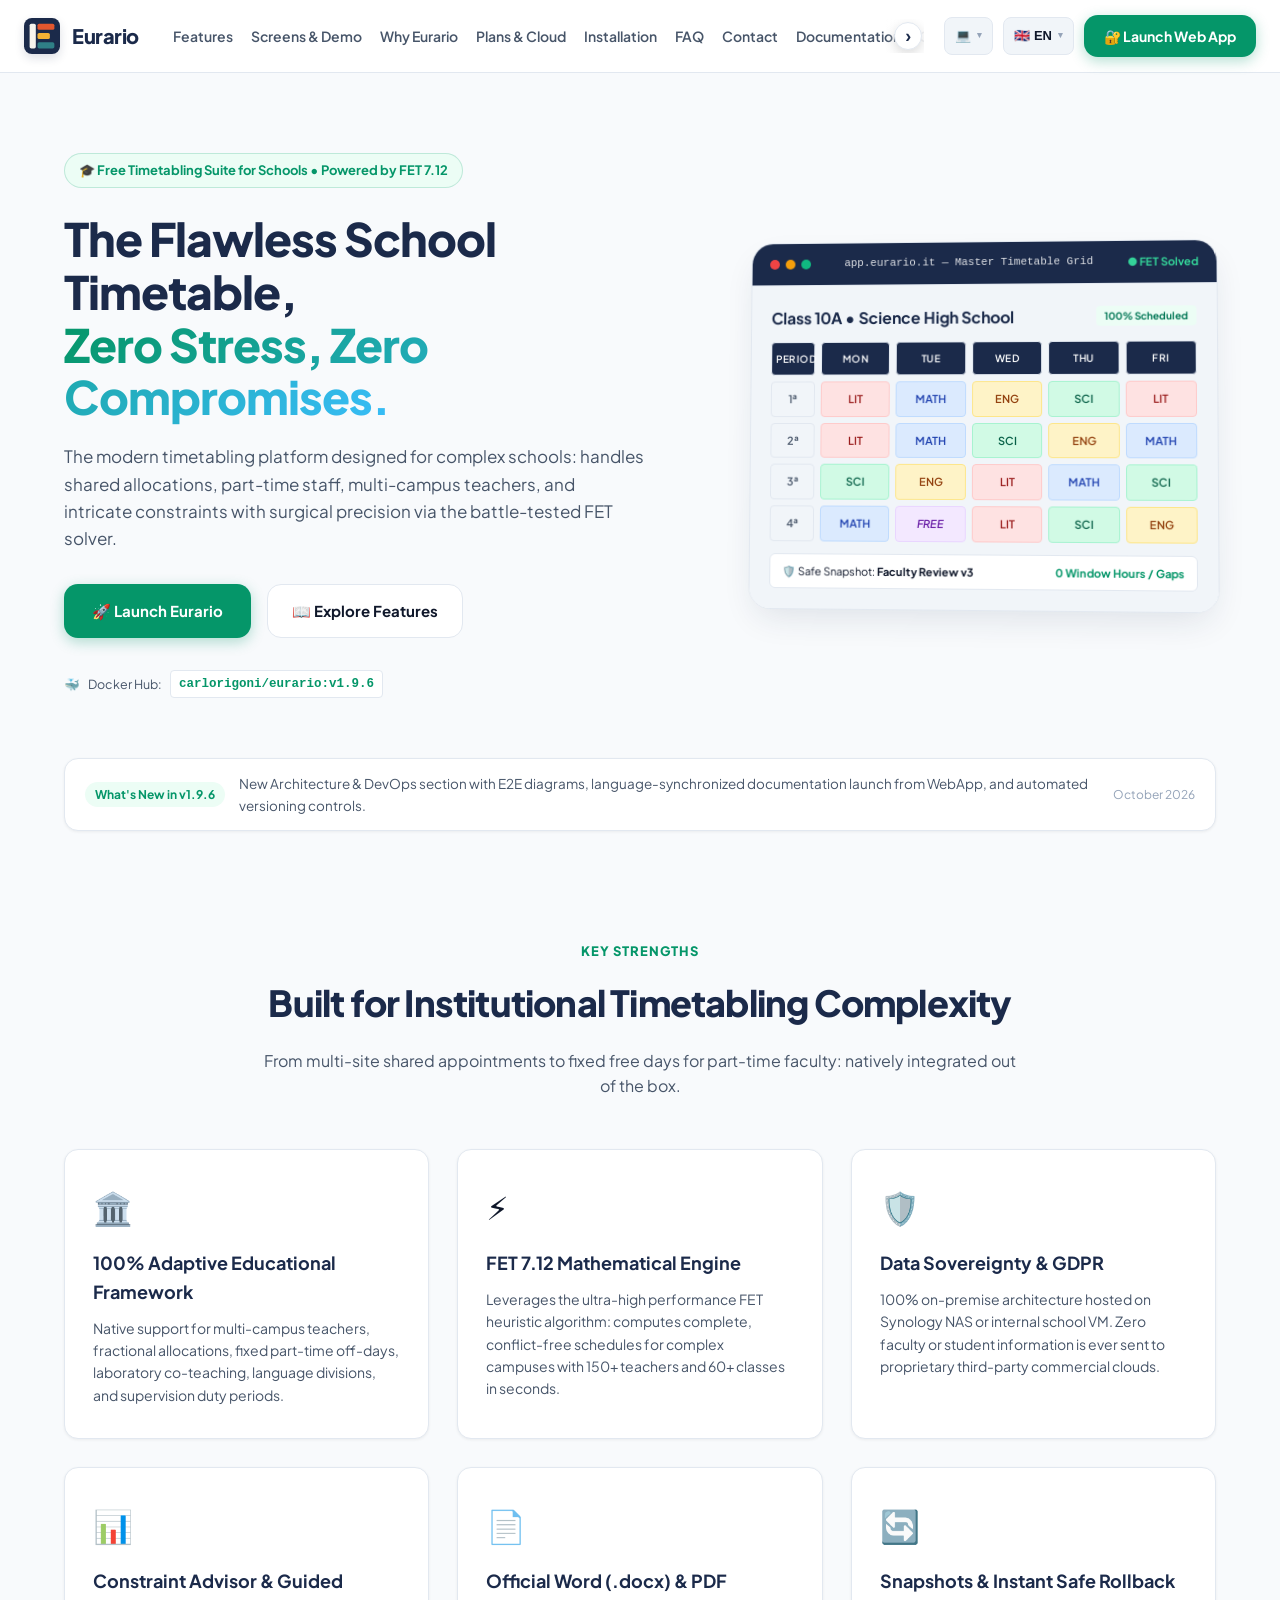
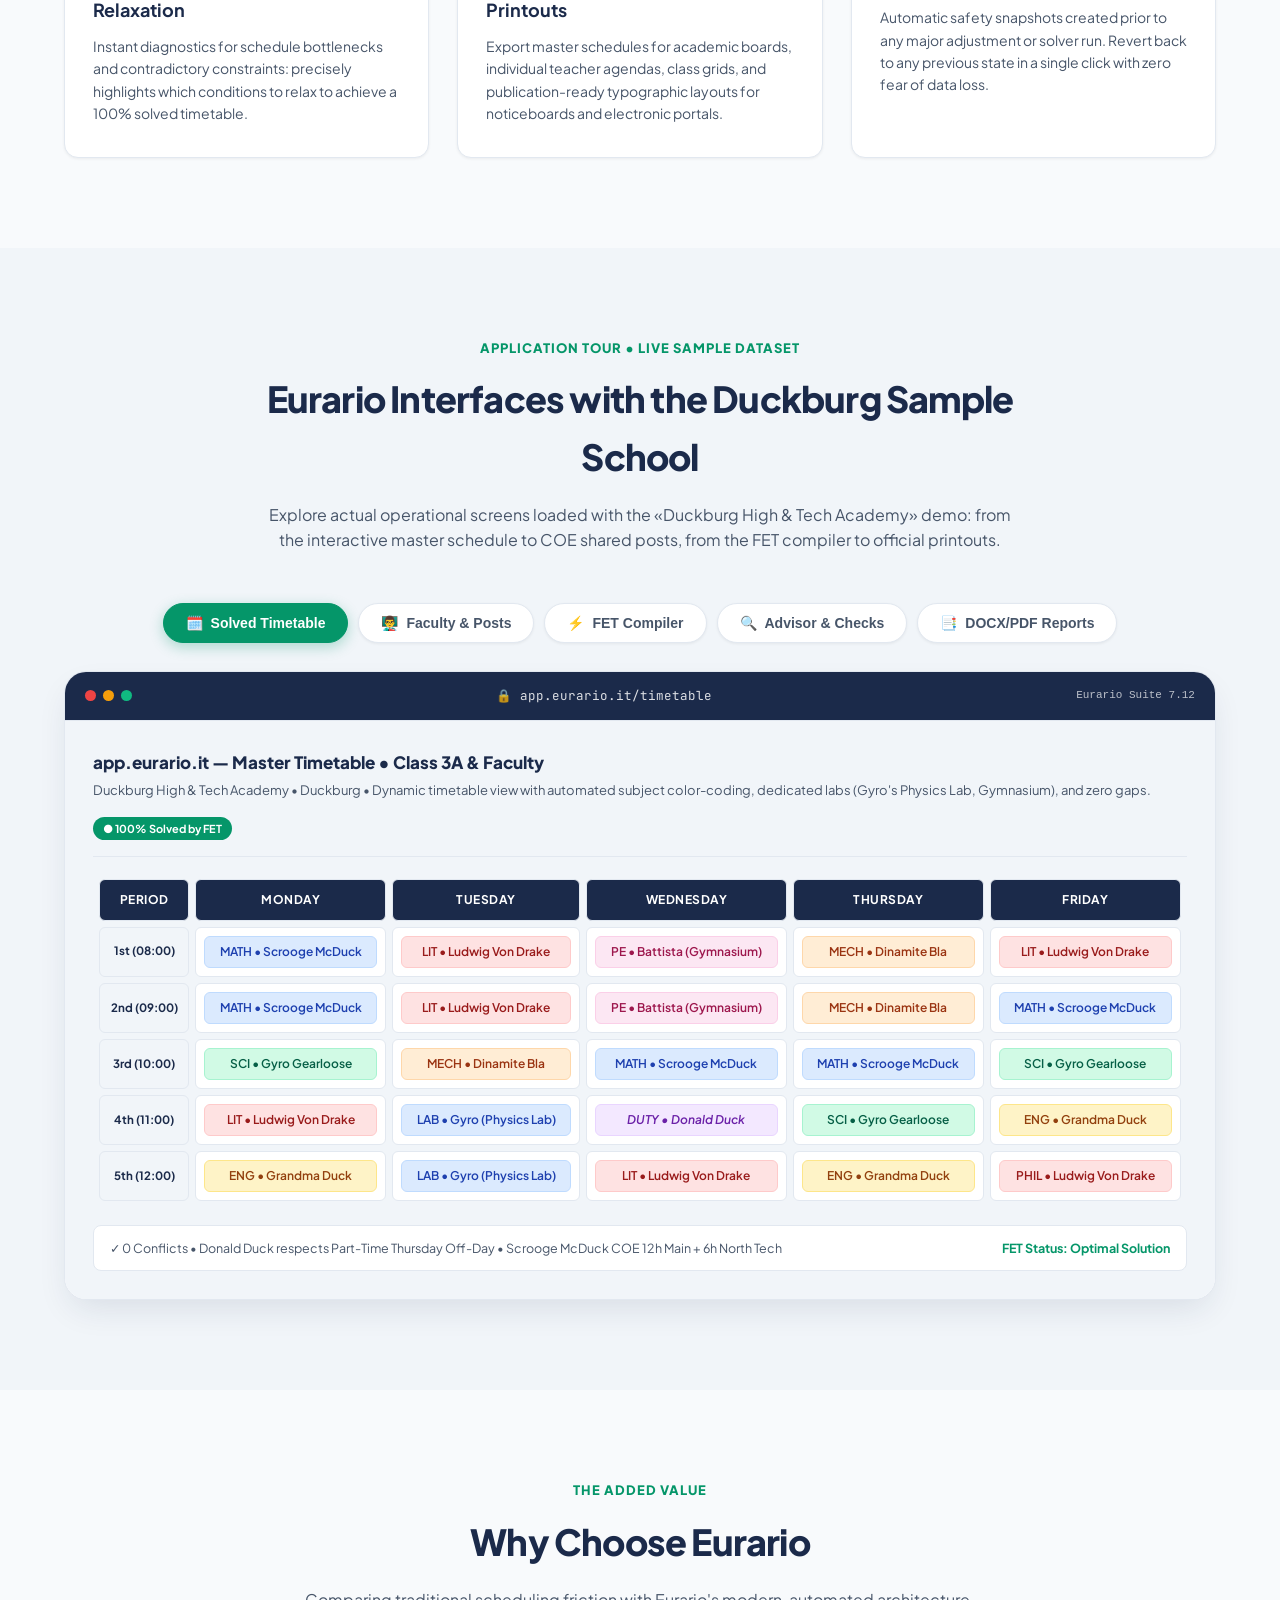
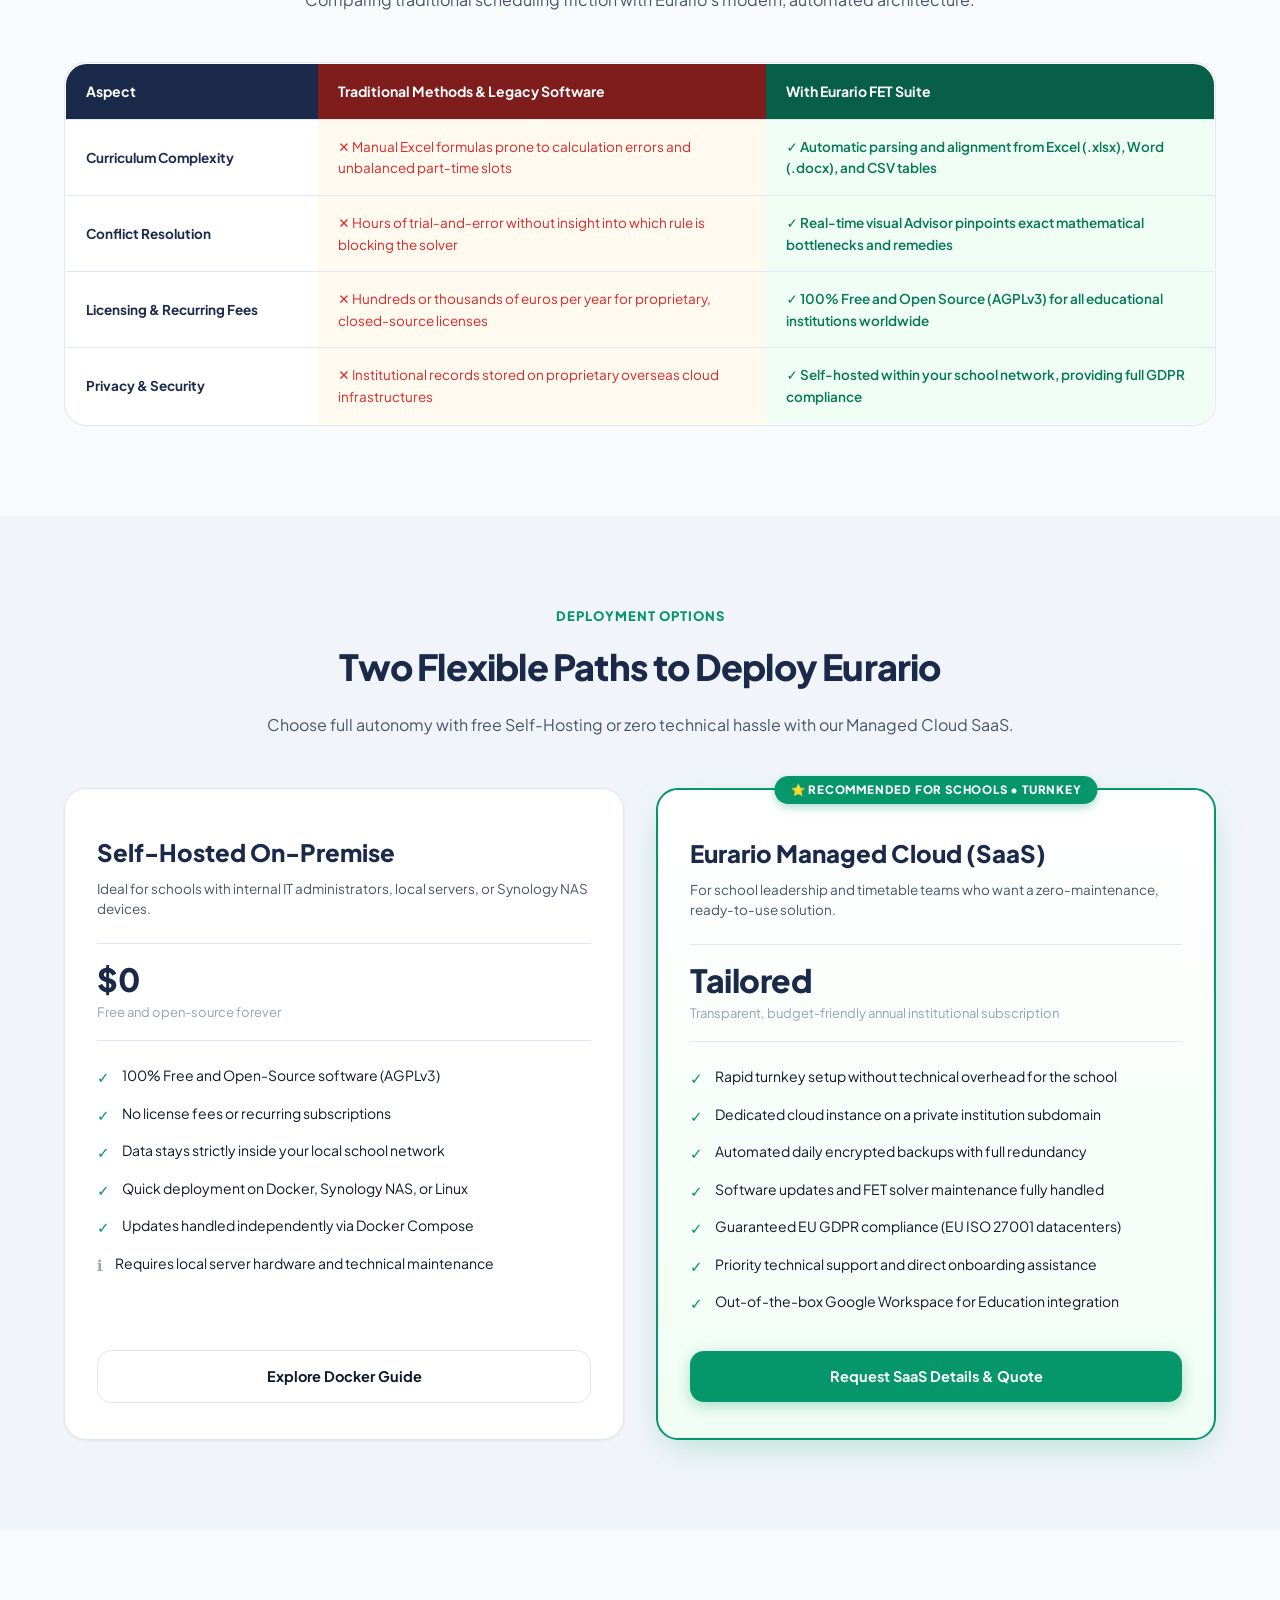
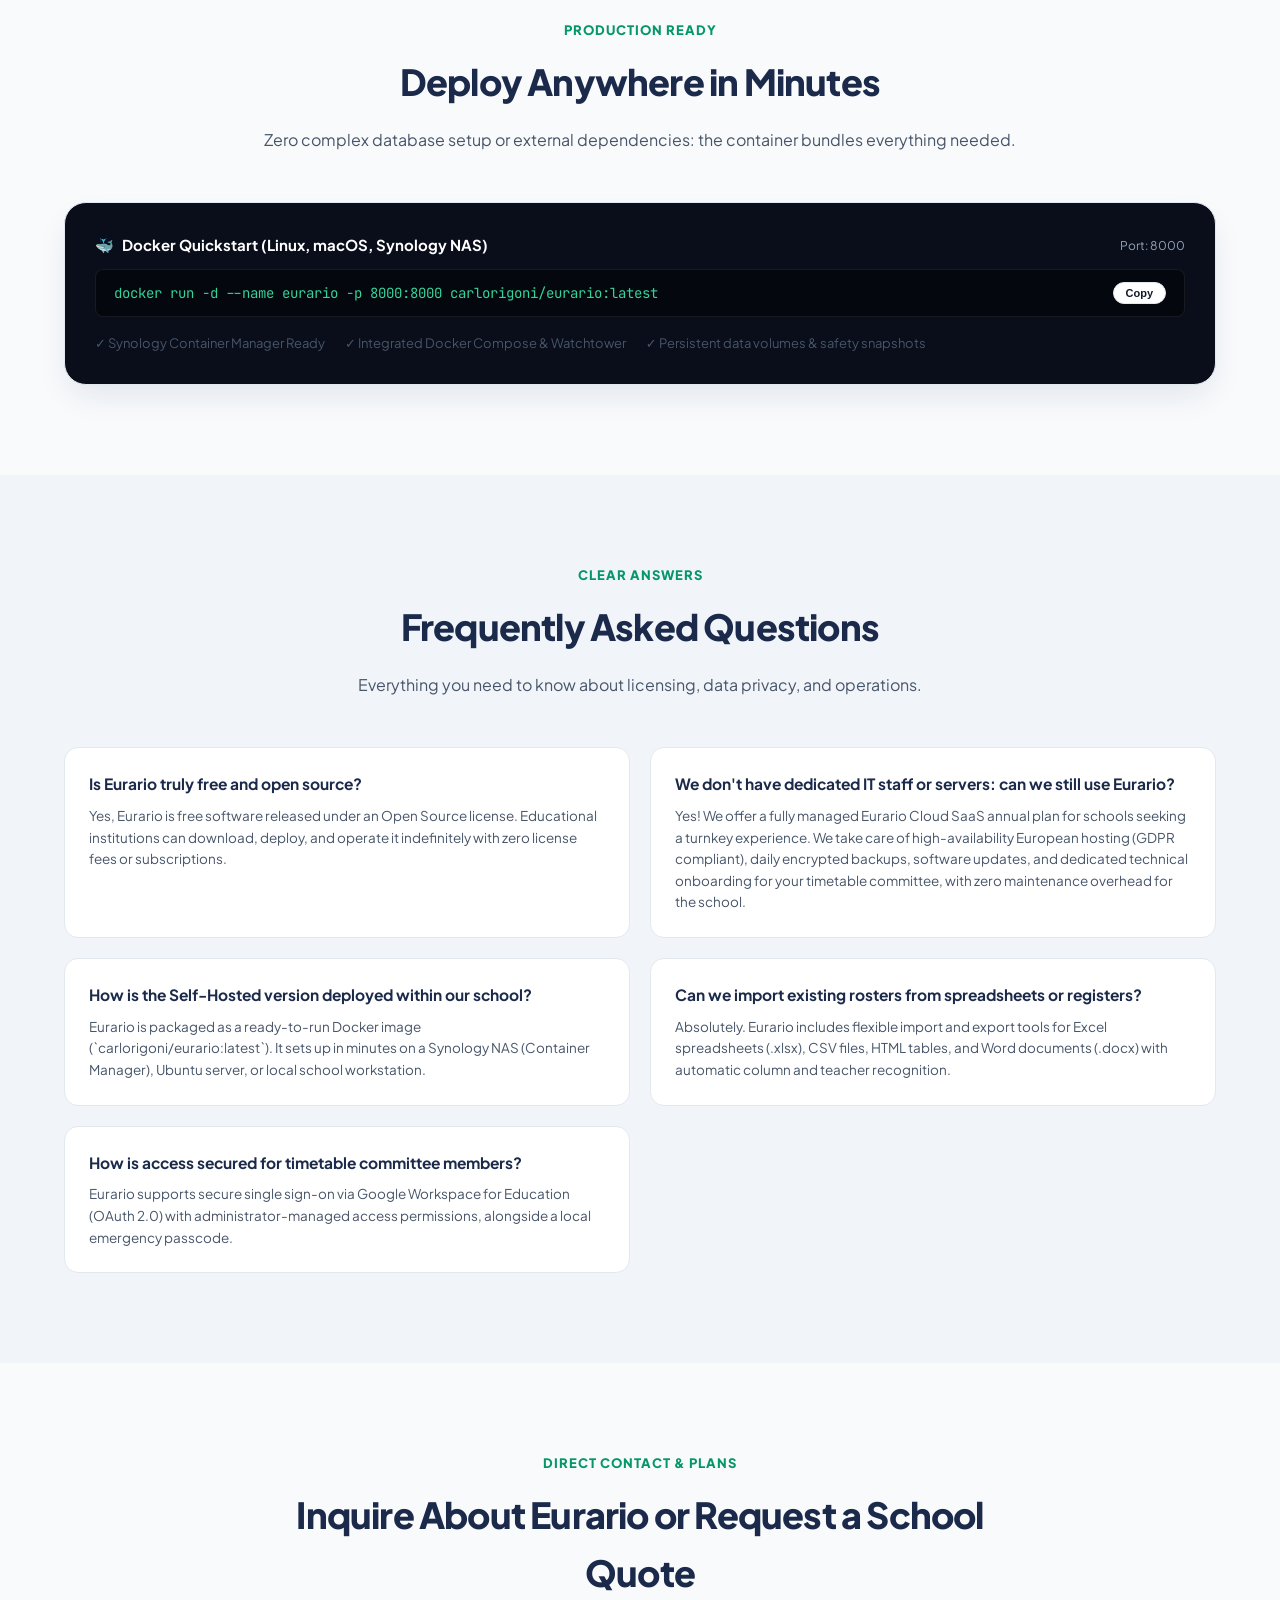
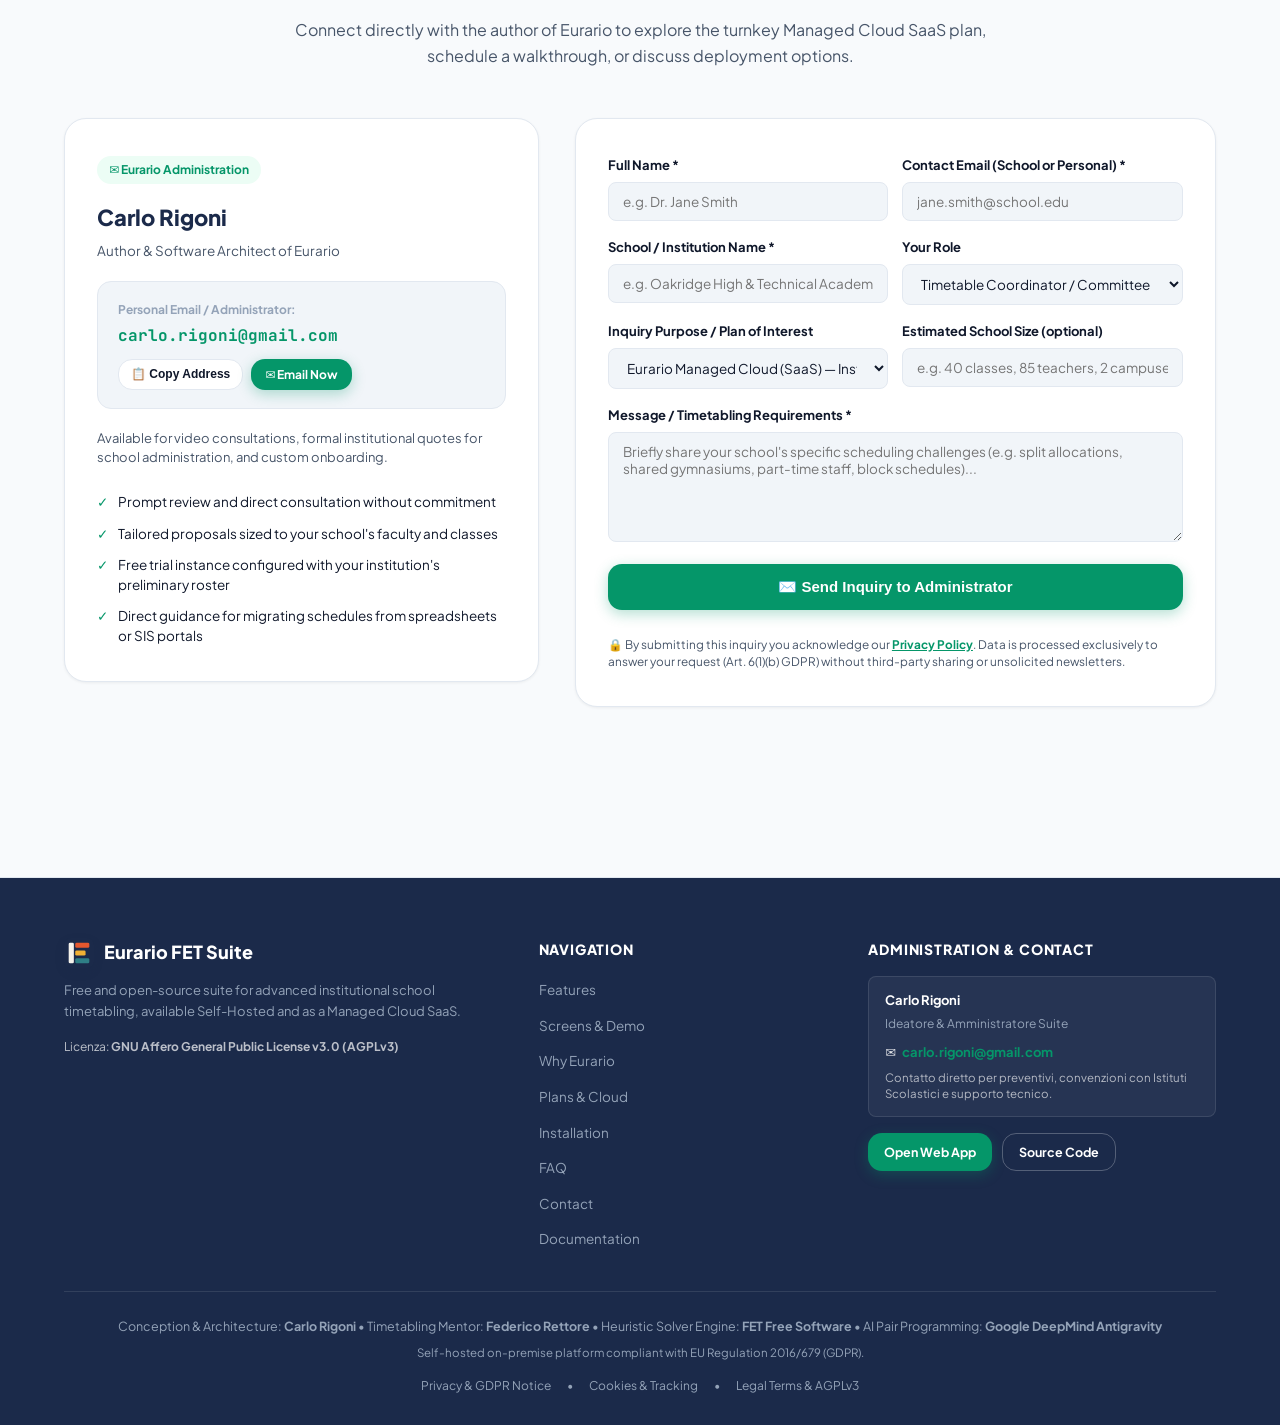
==== commit 6baf0658: "feat(release): bump to v1.9.6 with architecture docs and language-synchronized doc links" ====
--- a/landing/index.html
+++ b/landing/index.html
@@ -2034,7 +2034,7 @@
           </a>
         </div>
         <div style="font-size:12.5px;color:var(--text-muted);display:flex;align-items:center;gap:8px;">
-          <span>🐳</span> Docker Hub: <code style="background:var(--bg-card);color:var(--emerald);padding:3px 8px;border-radius:4px;border:1px solid var(--border-color);font-weight:700;">carlorigoni/eurario:<span id="liveVerTag">v1.9.5</span></code>
+          <span>🐳</span> Docker Hub: <code style="background:var(--bg-card);color:var(--emerald);padding:3px 8px;border-radius:4px;border:1px solid var(--border-color);font-weight:700;">carlorigoni/eurario:<span id="liveVerTag">v1.9.6</span></code>
         </div>
       </div>
 
@@ -2996,7 +2996,10 @@
         const elContact = document.getElementById('navLinkContact');
         if (elContact && t.nav) elContact.textContent = t.nav.contact || 'Contatti';
         const elDocs = document.getElementById('navLinkDocs');
-        if (elDocs && t.nav) elDocs.textContent = t.nav.docs || 'Documentazione';
+        if (elDocs && t.nav) {
+          elDocs.textContent = t.nav.docs || 'Documentazione';
+          elDocs.href = (currentLang === 'en') ? 'https://docs.eurario.it/en/?lang=en' : 'https://docs.eurario.it/?lang=it';
+        }
         const elLogin = document.getElementById('navLoginBtn');
         if (elLogin) elLogin.textContent = t.nav.login_btn;
 
@@ -3016,7 +3019,10 @@
         const mContact = document.getElementById('mNavLinkContact');
         if (mContact) mContact.textContent = t.nav.contact || 'Contatti';
         const mDocs = document.getElementById('mNavLinkDocs');
-        if (mDocs && t.nav) mDocs.textContent = (t.nav.docs || 'Documentazione') + ' ↗';
+        if (mDocs && t.nav) {
+          mDocs.textContent = (t.nav.docs || 'Documentazione') + ' ↗';
+          mDocs.href = (currentLang === 'en') ? 'https://docs.eurario.it/en/?lang=en' : 'https://docs.eurario.it/?lang=it';
+        }
         const mLogin = document.getElementById('mNavLoginBtn');
         if (mLogin) mLogin.textContent = t.nav.login_btn;
       }
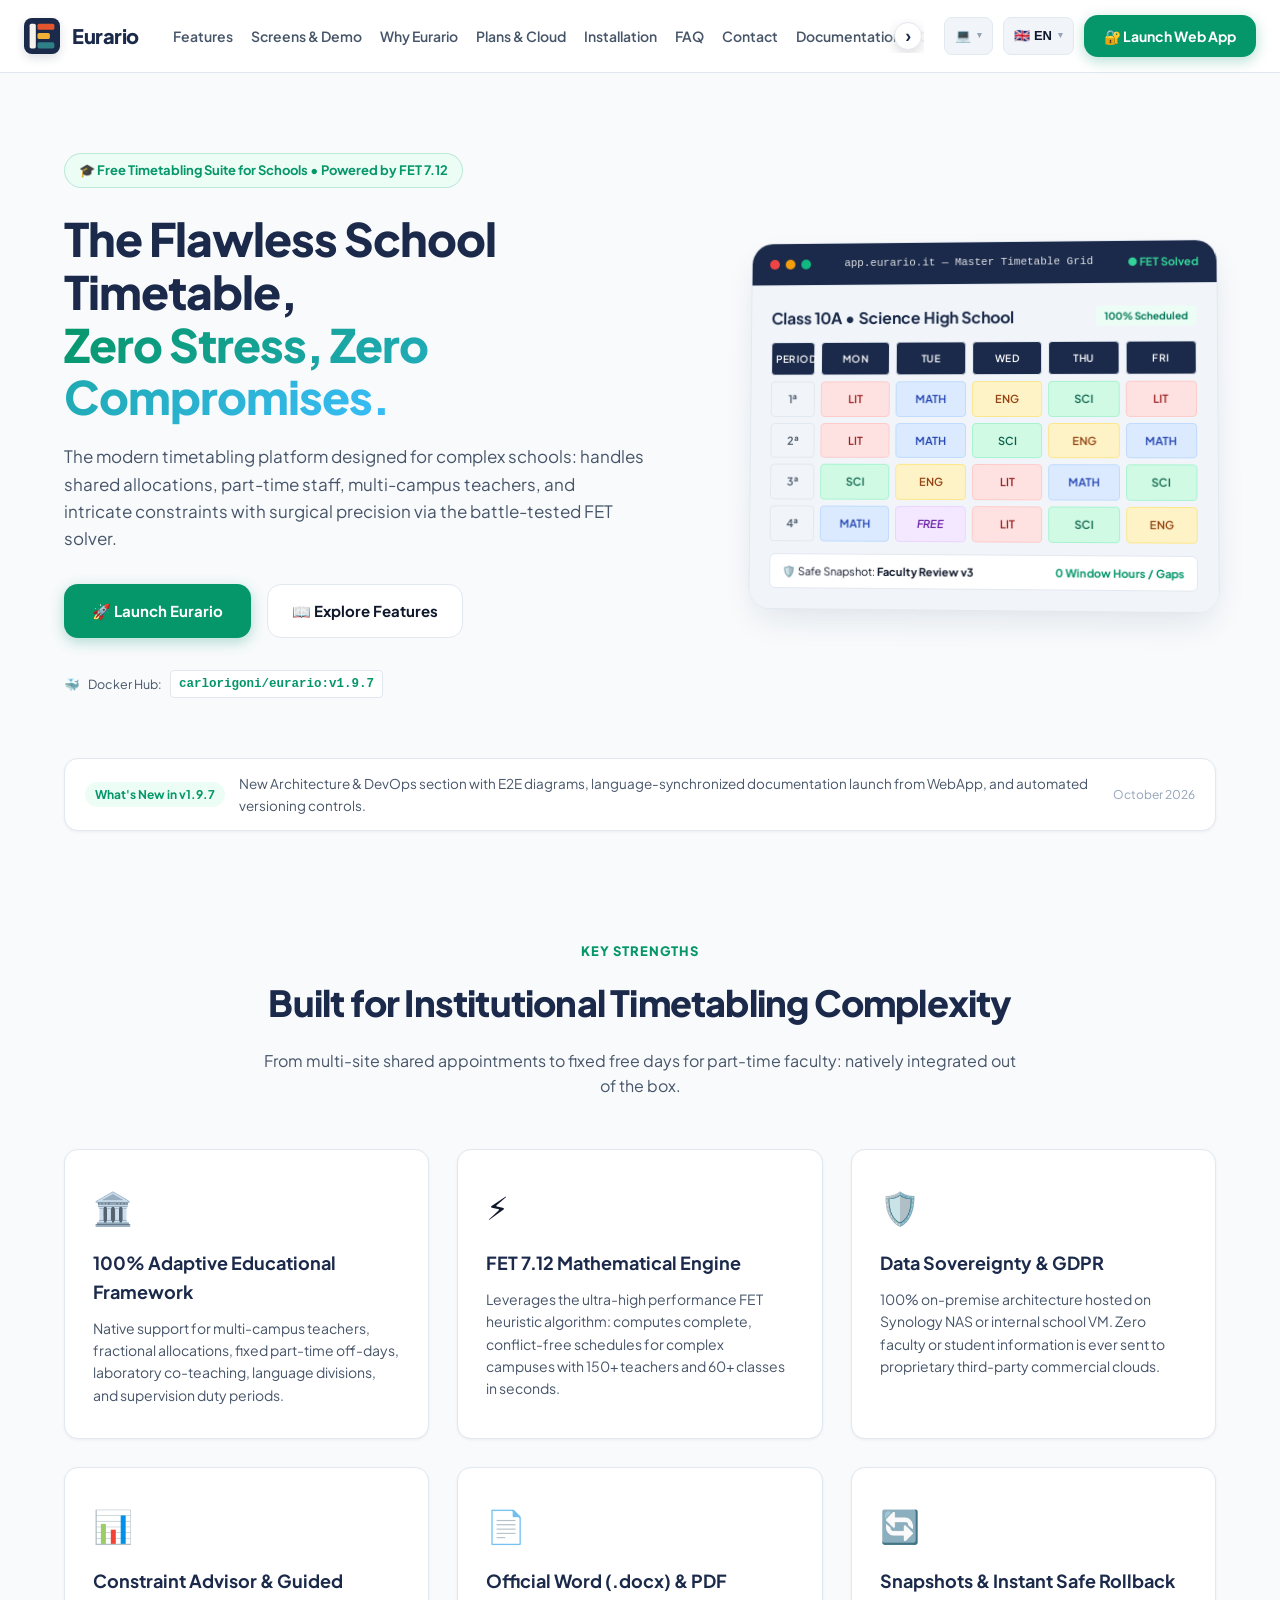
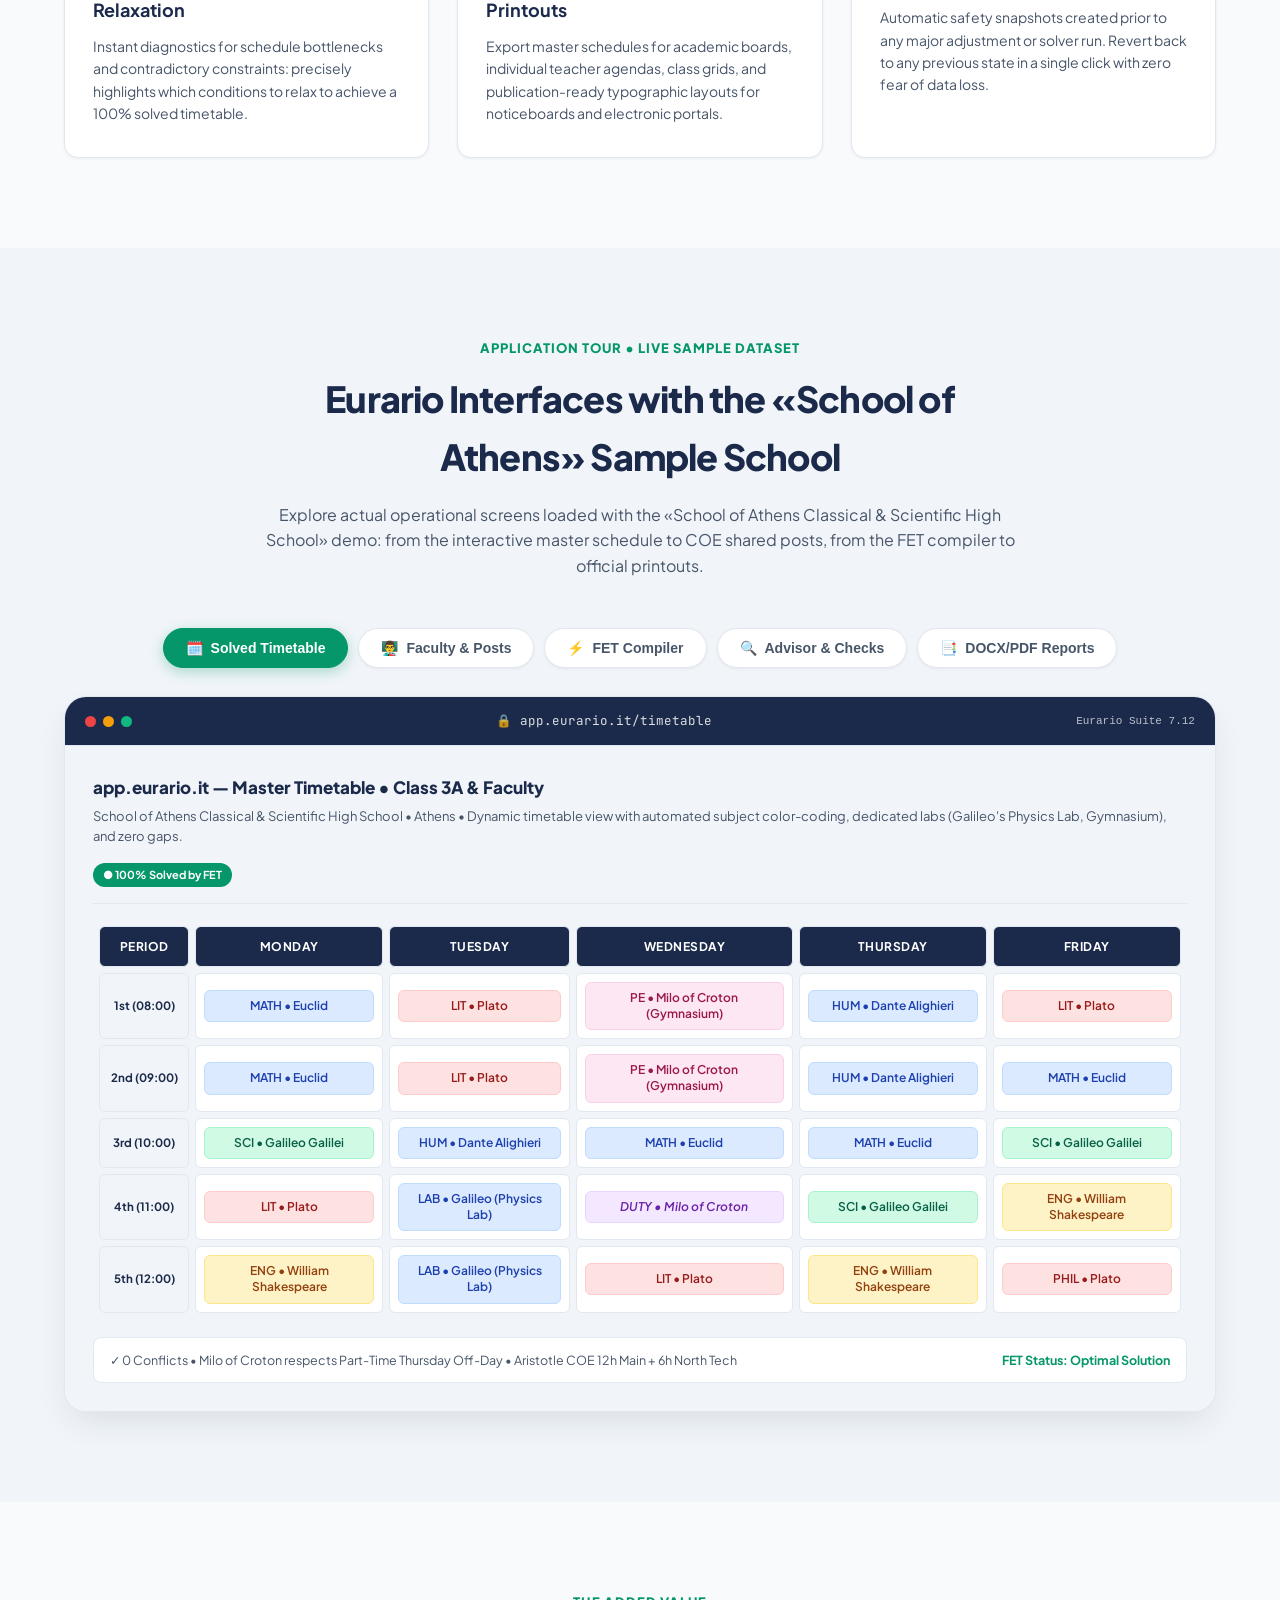
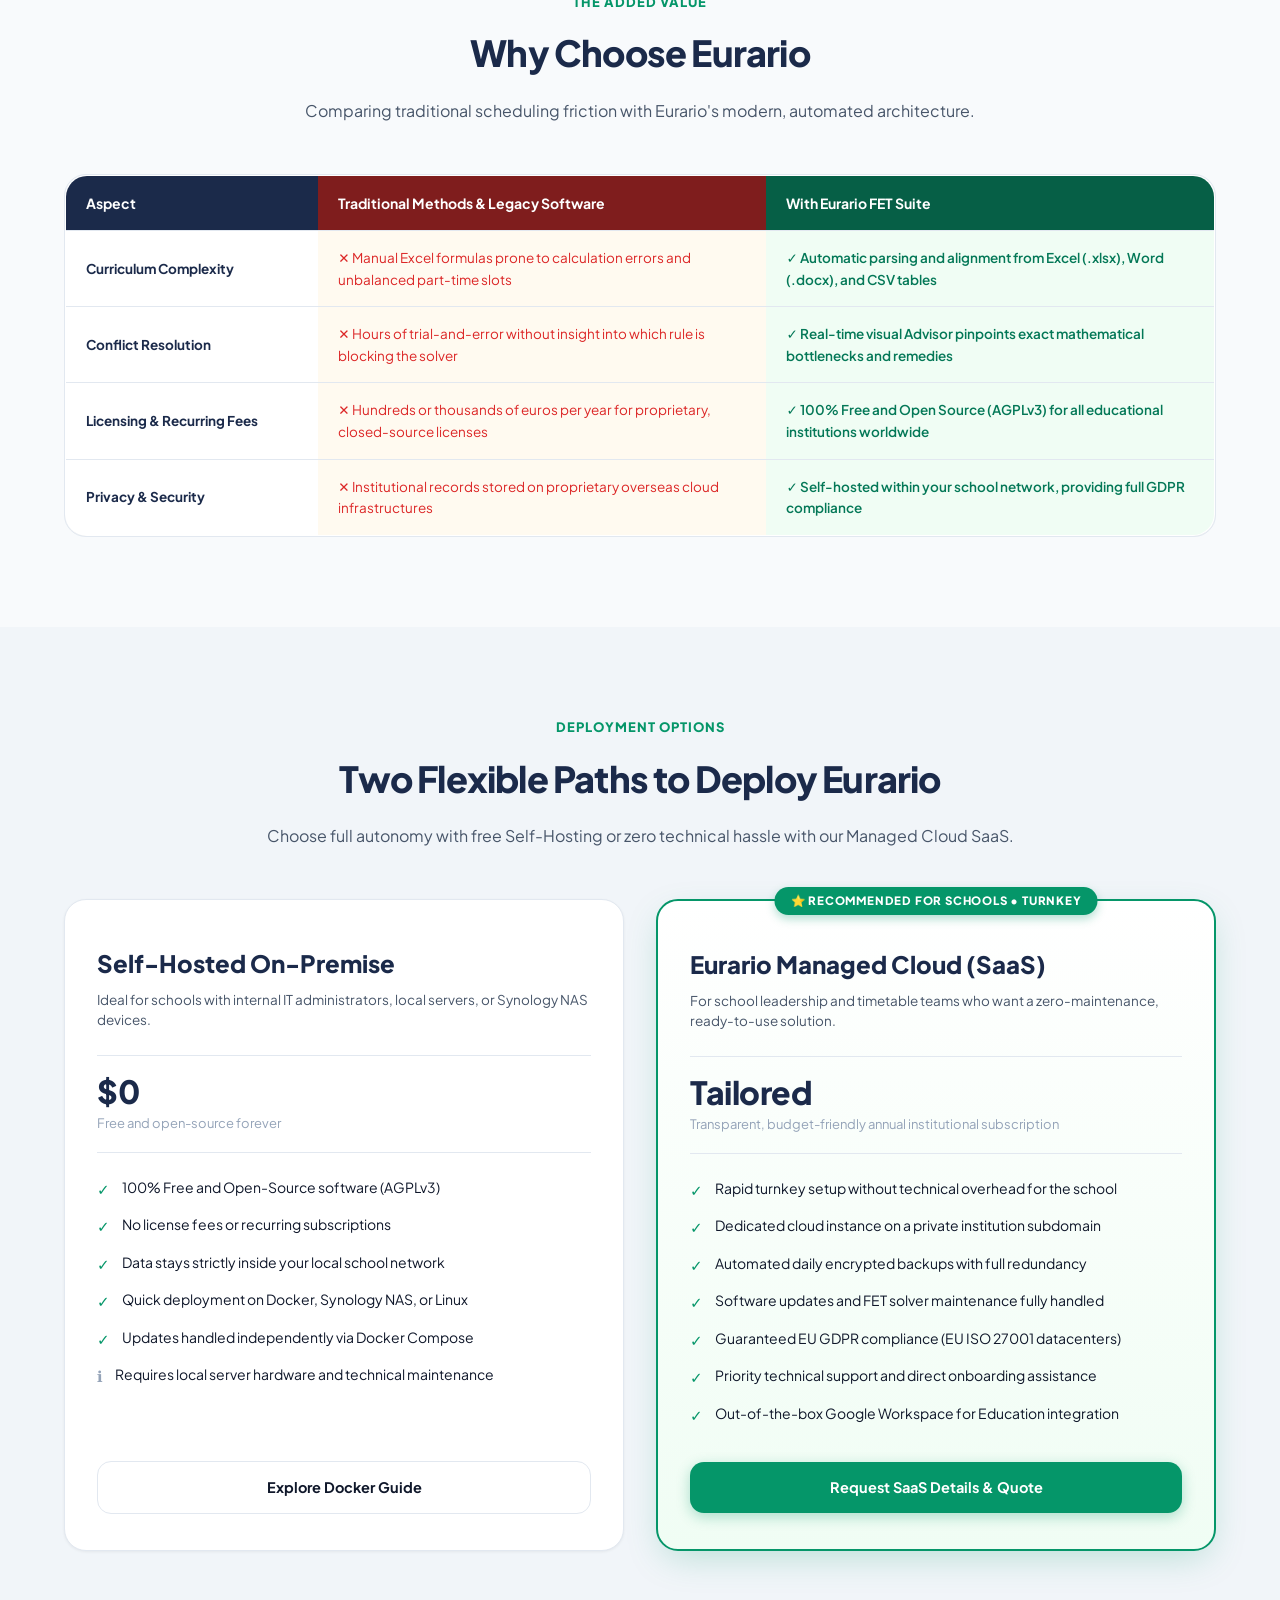
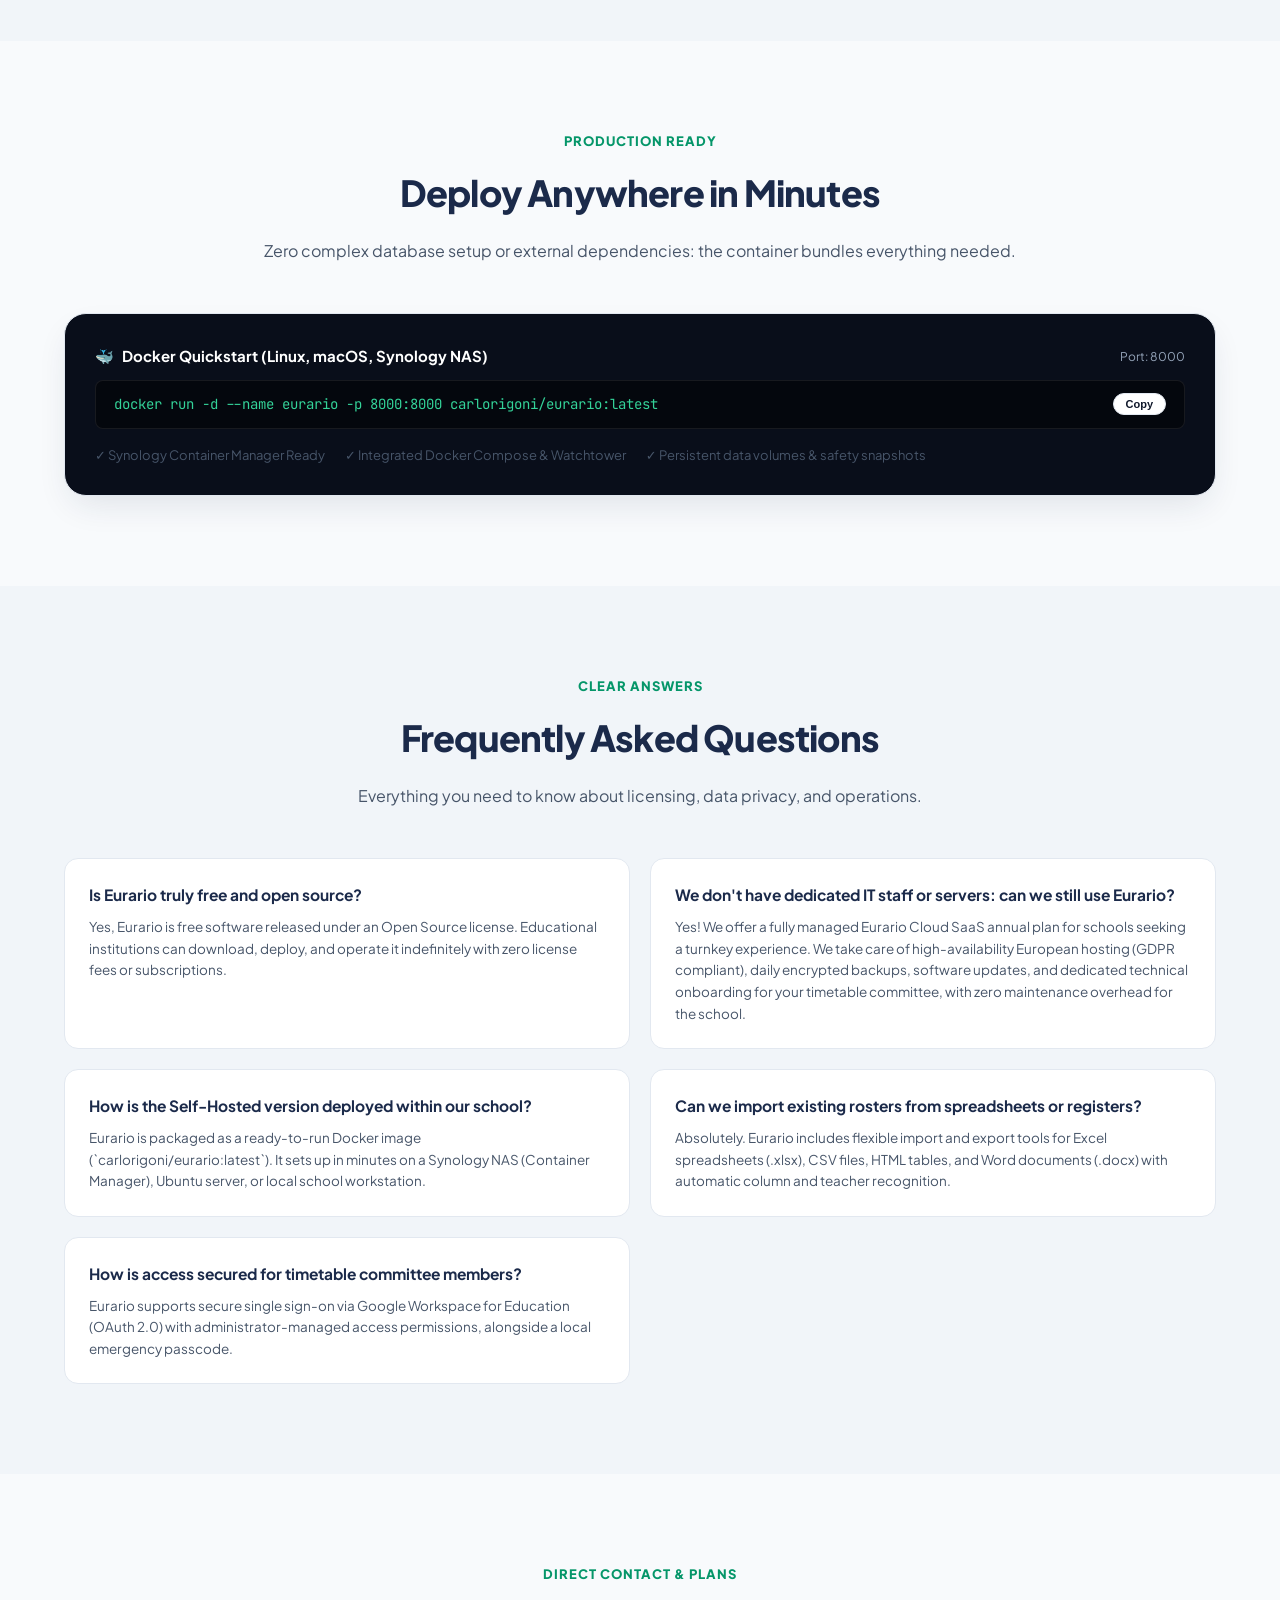
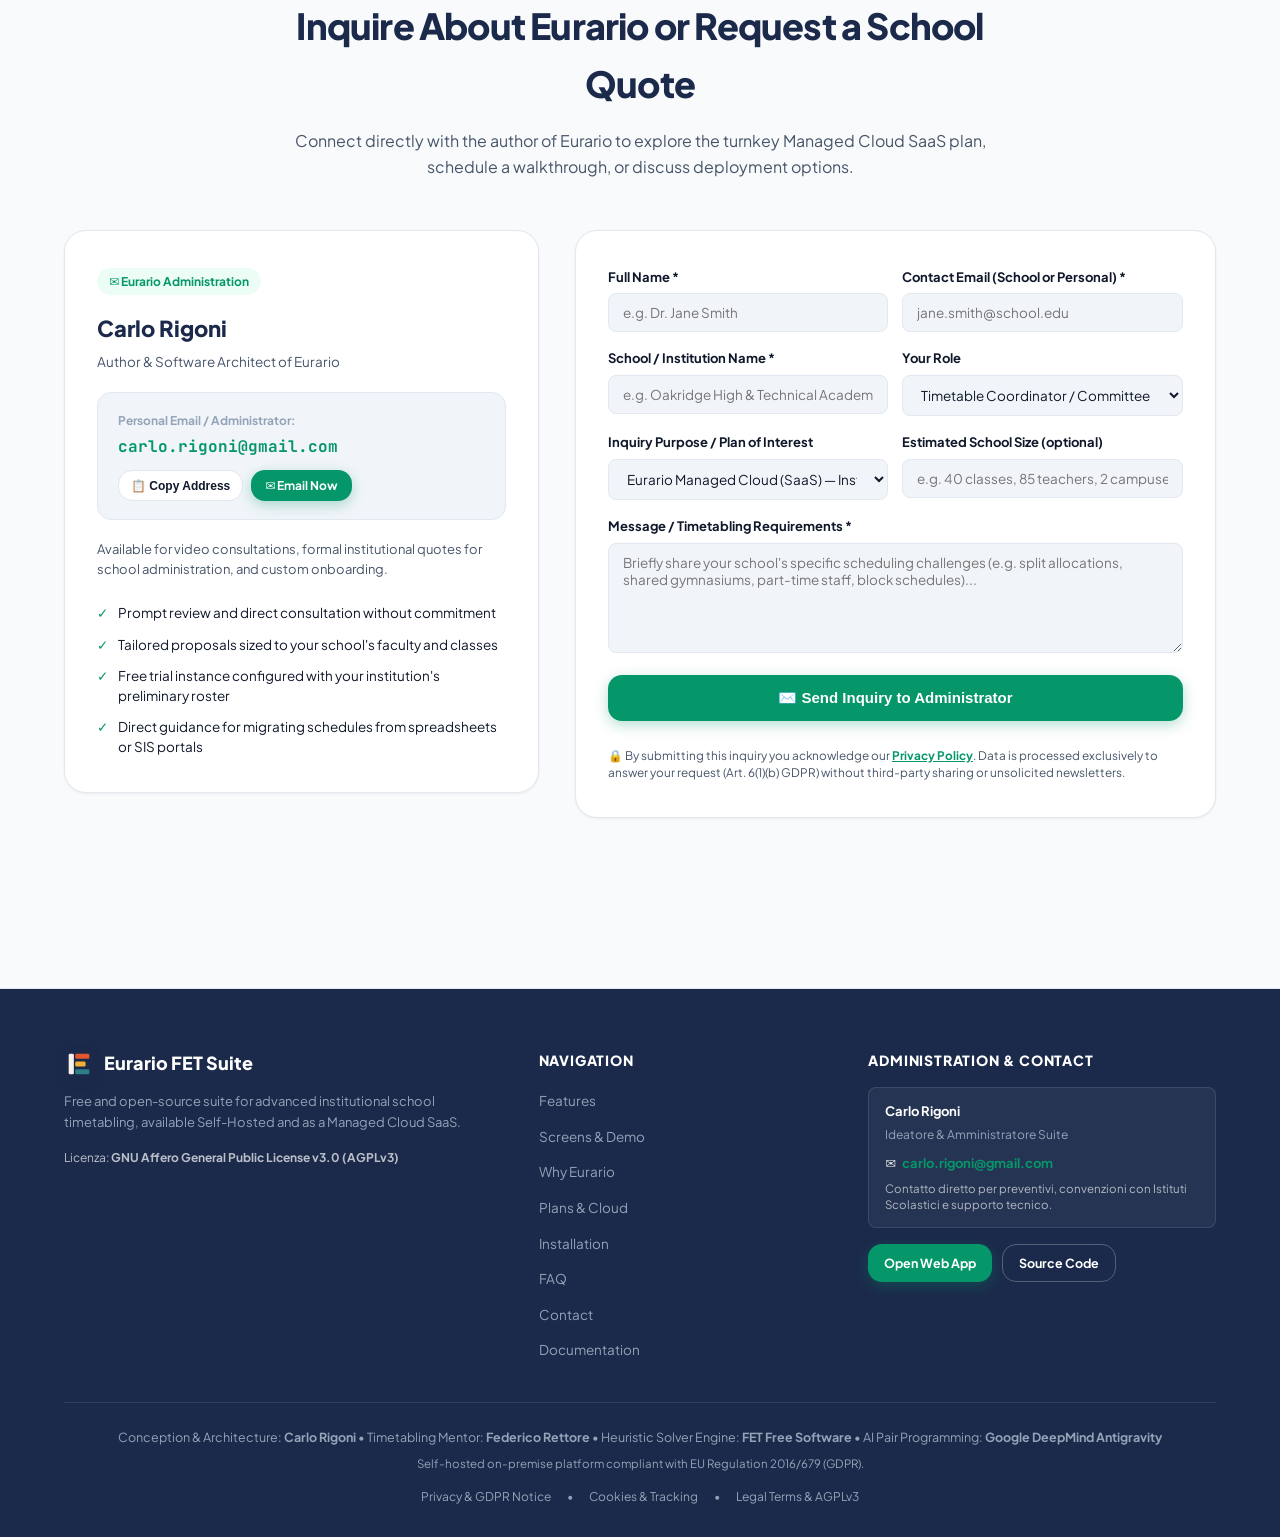
==== commit ed91d018: "feat(dataset): replace Disney/Paperopoli demo with Scuola di Atene dataset (v1.9.7)" ====
--- a/landing/index.html
+++ b/landing/index.html
@@ -866,7 +866,7 @@
       line-height: 1.6;
     }
 
-    /* SHOWCASE TABS & MASCHERE DEMO PAPEROPOLI */
+    /* SHOWCASE TABS & MASCHERE DEMO SCUOLA DI ATENE */
     .showcase-nav {
       display: flex;
       justify-content: center;
@@ -2034,7 +2034,7 @@
           </a>
         </div>
         <div style="font-size:12.5px;color:var(--text-muted);display:flex;align-items:center;gap:8px;">
-          <span>🐳</span> Docker Hub: <code style="background:var(--bg-card);color:var(--emerald);padding:3px 8px;border-radius:4px;border:1px solid var(--border-color);font-weight:700;">carlorigoni/eurario:<span id="liveVerTag">v1.9.6</span></code>
+          <span>🐳</span> Docker Hub: <code style="background:var(--bg-card);color:var(--emerald);padding:3px 8px;border-radius:4px;border:1px solid var(--border-color);font-weight:700;">carlorigoni/eurario:<span id="liveVerTag">v1.9.7</span></code>
         </div>
       </div>
 
@@ -2121,13 +2121,13 @@
     </div>
   </section>
 
-  <!-- TOUR DELLE MASCHERE PRINCIPALI (DEMO PAPEROPOLI / DUCKBURG) -->
+  <!-- TOUR DELLE MASCHERE PRINCIPALI (DEMO SCUOLA DI ATENE / SCHOOL OF ATHENS) -->
   <section class="section section-alt" id="maschere" aria-labelledby="showcaseTitle">
     <div class="container">
       <div class="section-header">
         <span class="section-tag" id="showcaseTag">Tour Applicativo • Esempio Didattico</span>
-        <h2 class="section-title" id="showcaseTitle">Le Maschere di Eurario con la Scuola Demo di Paperopoli</h2>
-        <p class="section-subtitle" id="showcaseSubtitle">Esplora le schermate operative reali basate sull'istituto di test «Liceo & Tecnico Pico De Paperis»: dal quadro orario settimanale alla gestione cattedre COE, dal compilatore FET alle stampe ufficiali.</p>
+        <h2 class="section-title" id="showcaseTitle">Le Maschere di Eurario con la Scuola Demo "Scuola di Atene"</h2>
+        <p class="section-subtitle" id="showcaseSubtitle">Esplora le schermate operative reali basate sull'istituto di test «Liceo Classico e Scientifico Statale "Scuola di Atene"»: dal quadro orario settimanale alla gestione cattedre COE, dal compilatore FET alle stampe ufficiali.</p>
       </div>
 
       <!-- TABS SWITCHER -->
@@ -3129,7 +3129,7 @@
         `).join('');
       }
 
-      // Showcase Maschere Demo Paperopoli / Duckburg
+      // Showcase Maschere Demo Scuola di Atene / School of Athens
       if (t.showcase_header) {
         const sTag = document.getElementById('showcaseTag');
         if (sTag) sTag.textContent = t.showcase_header.tag;
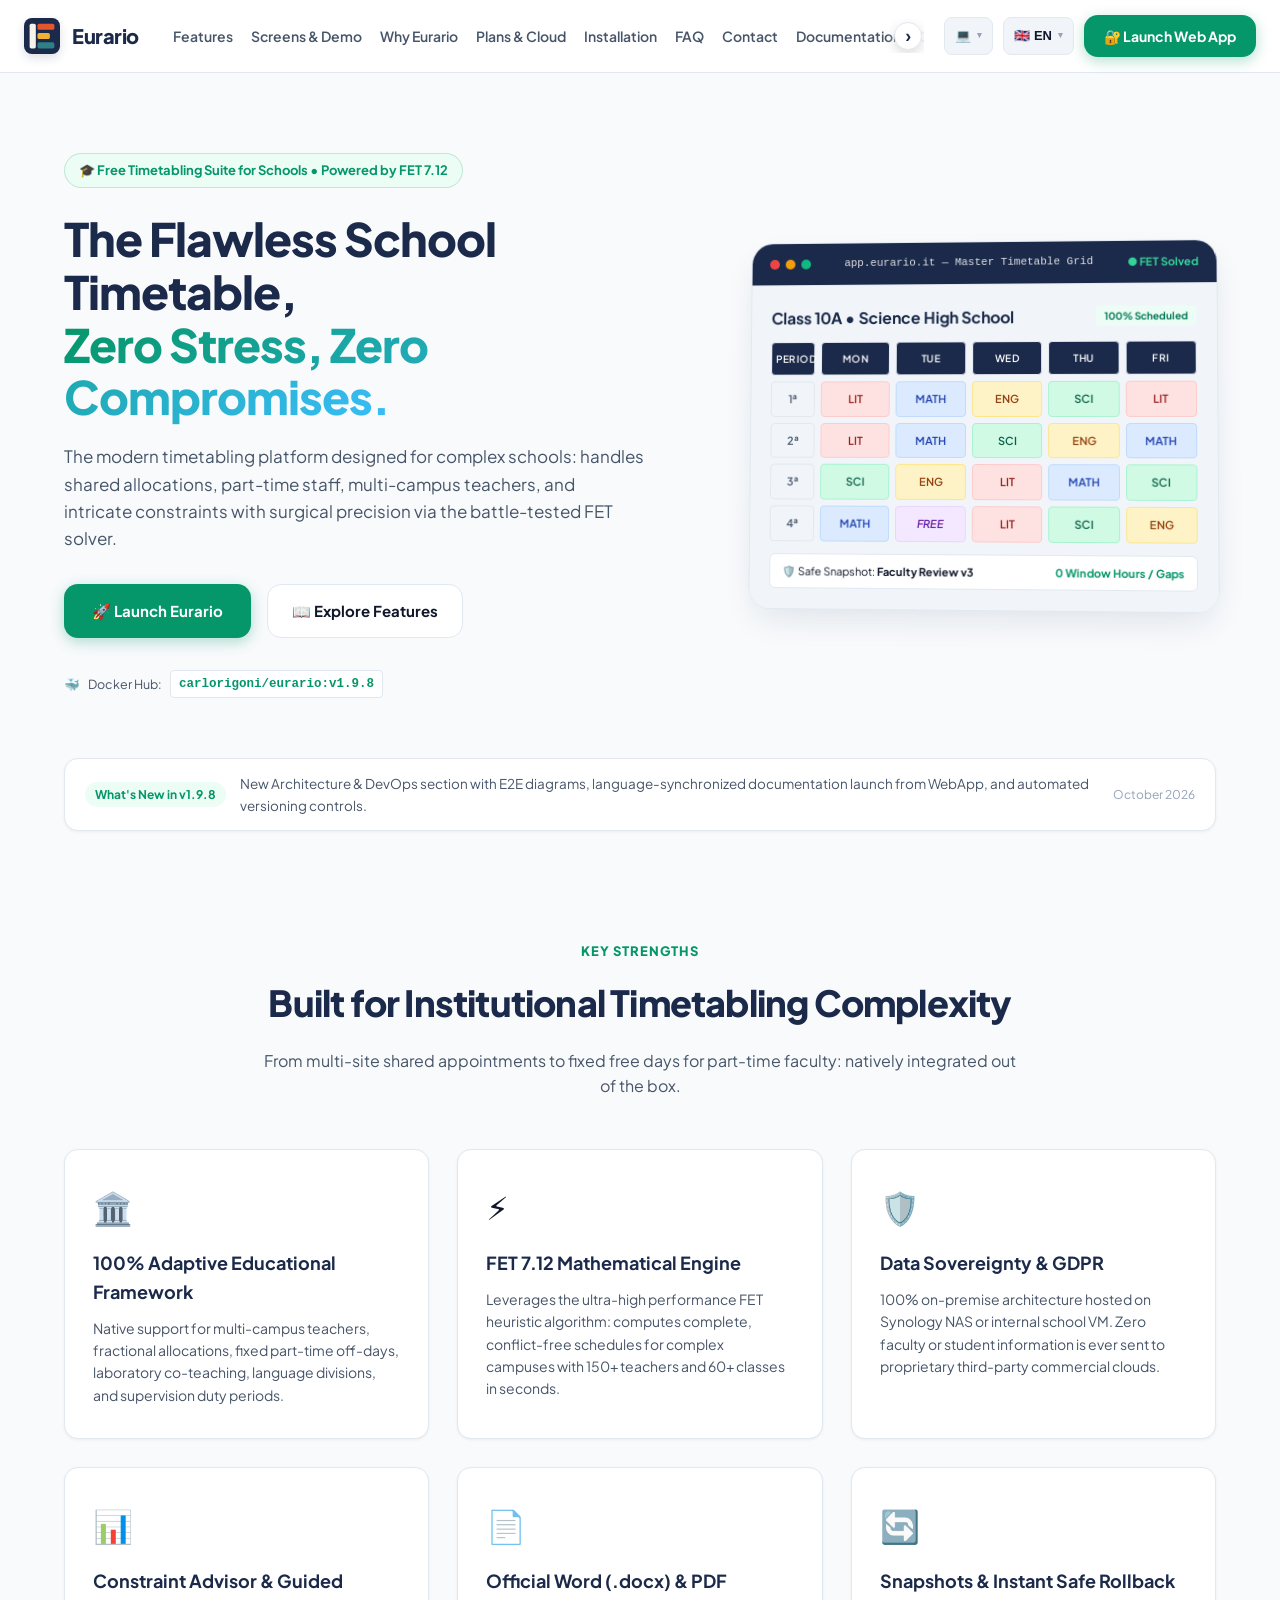
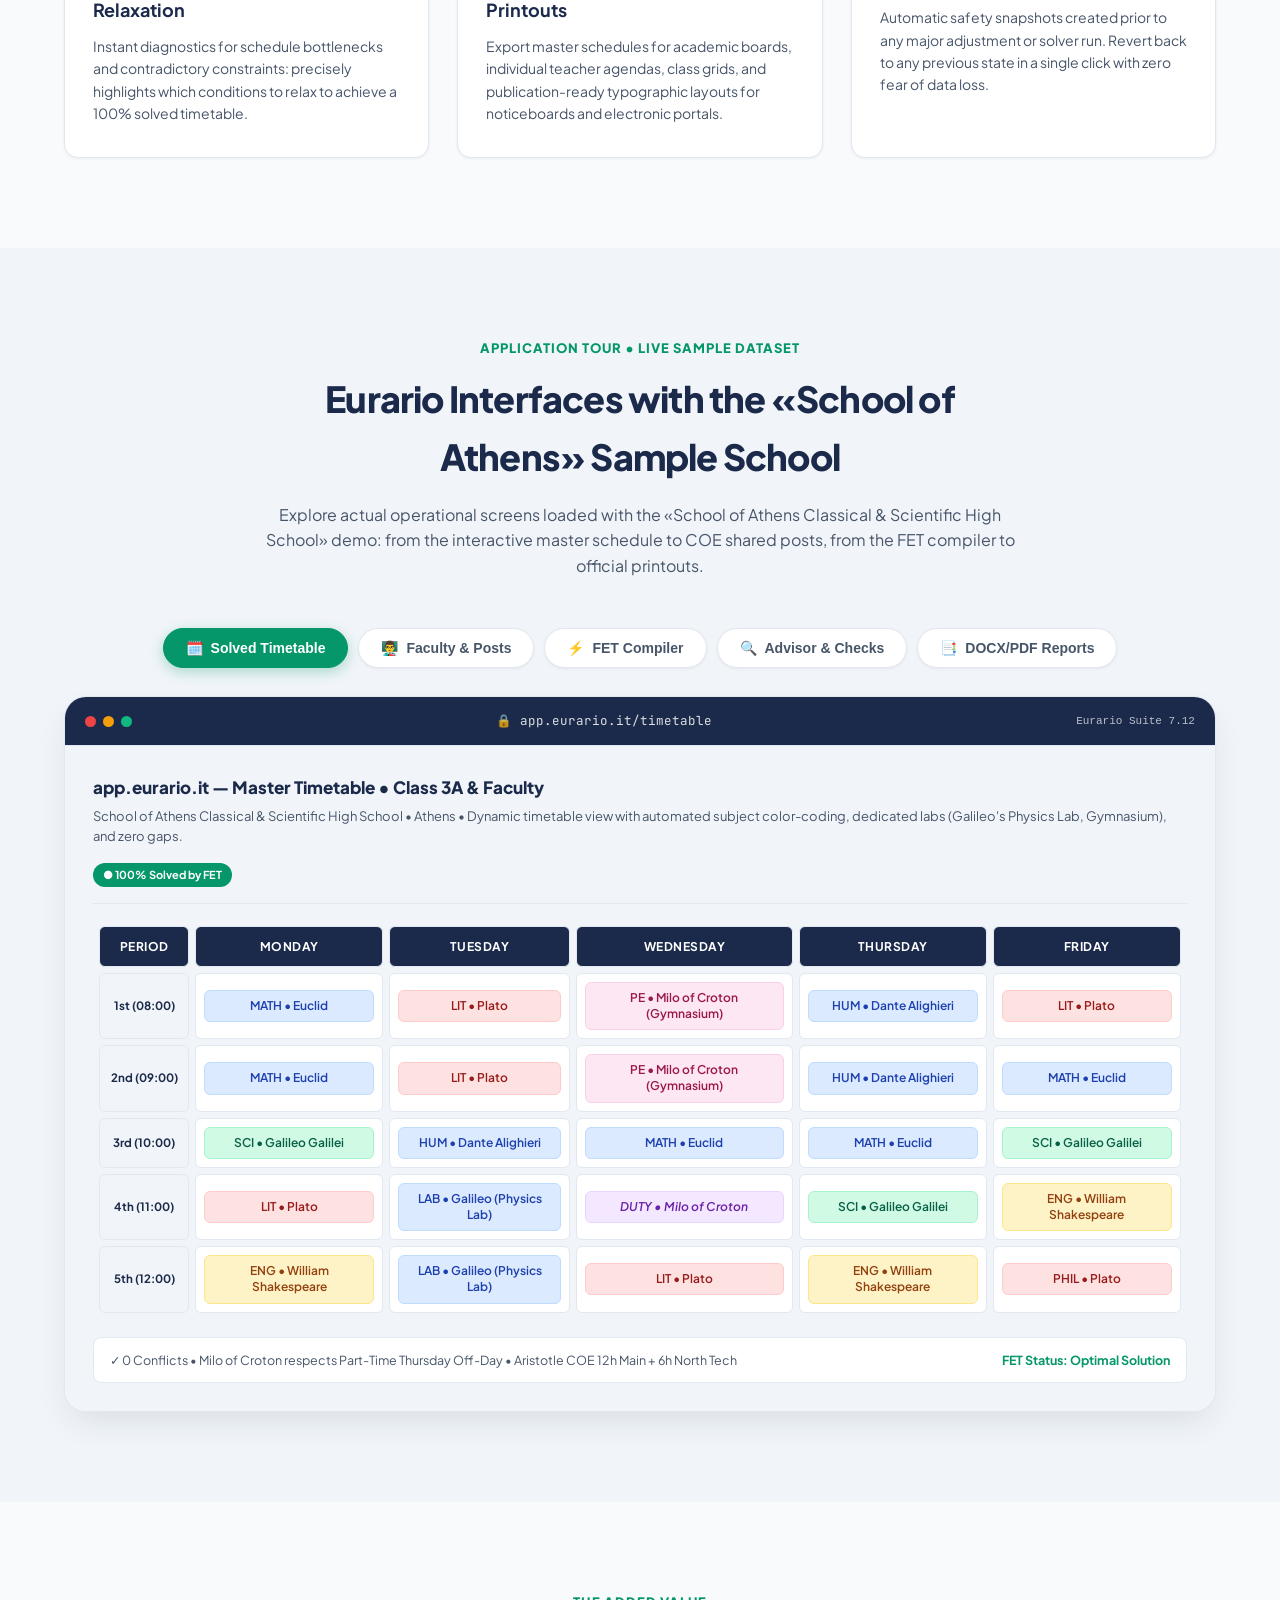
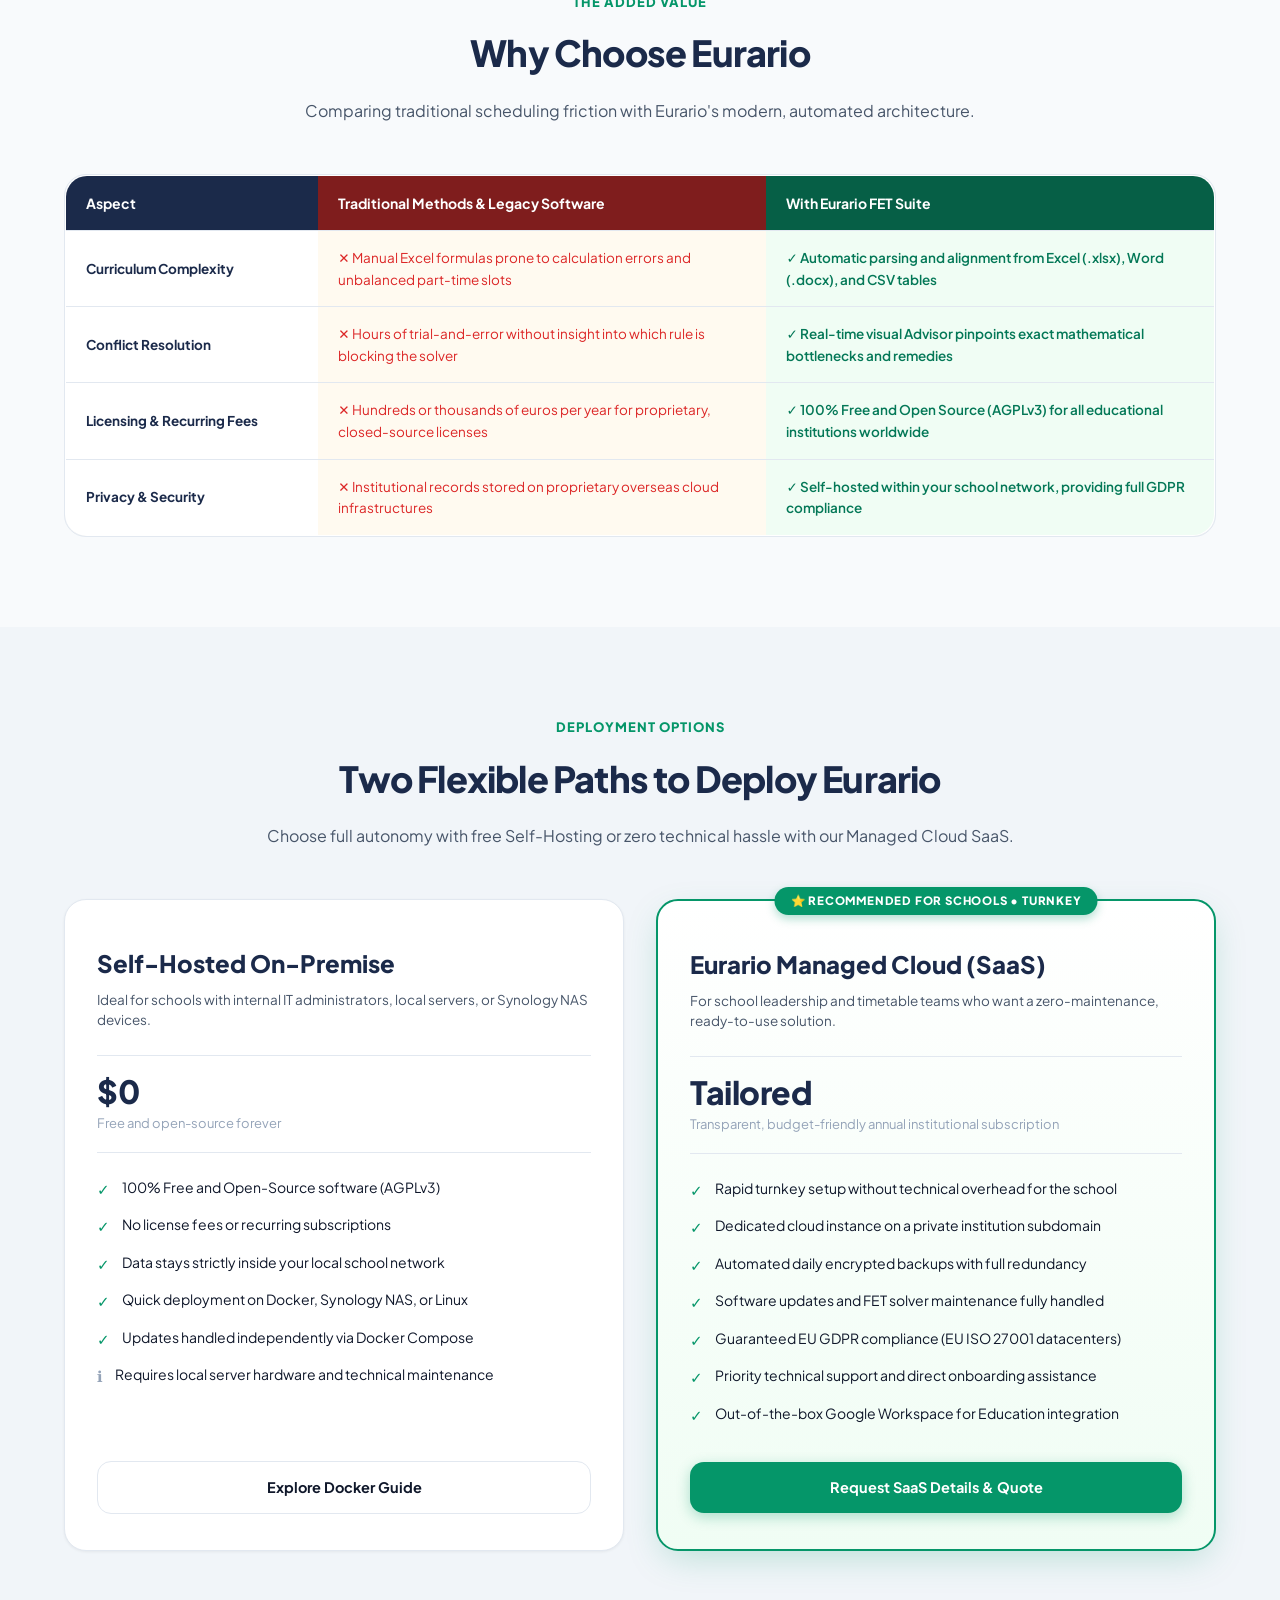
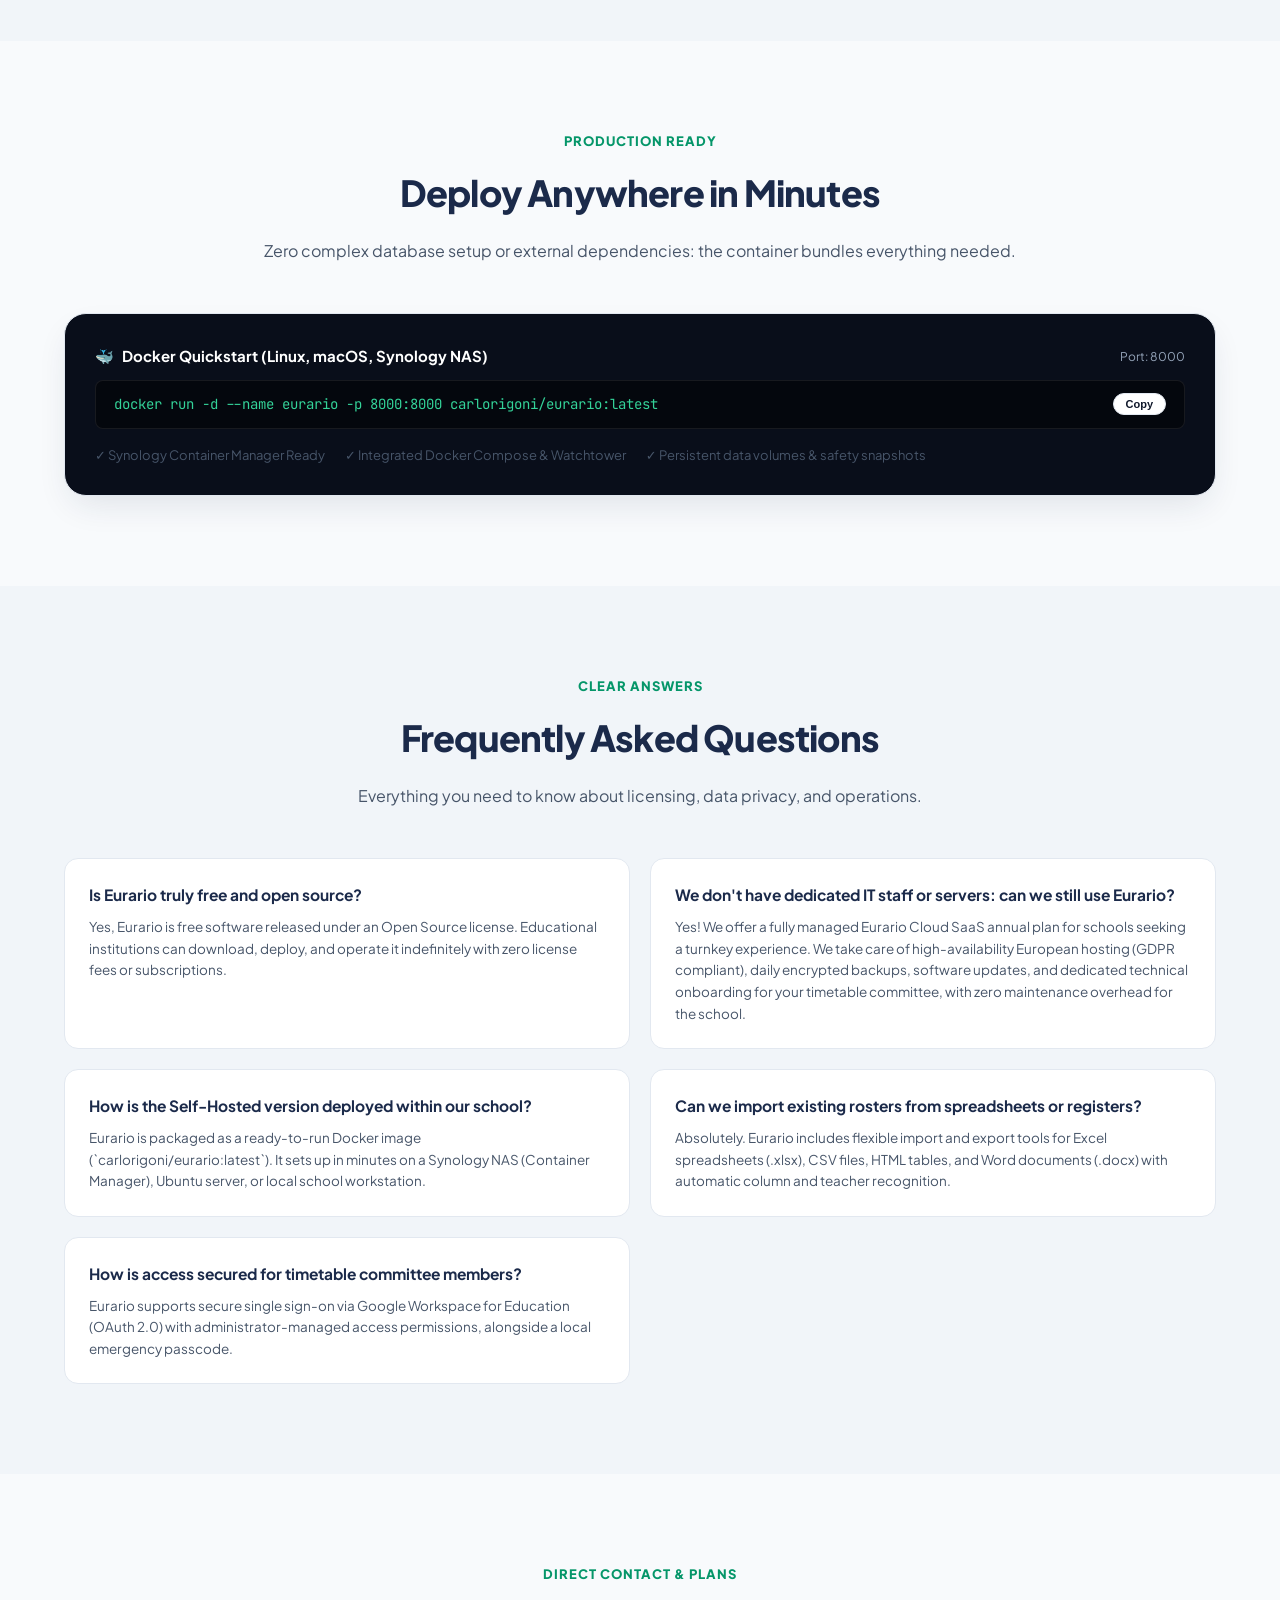
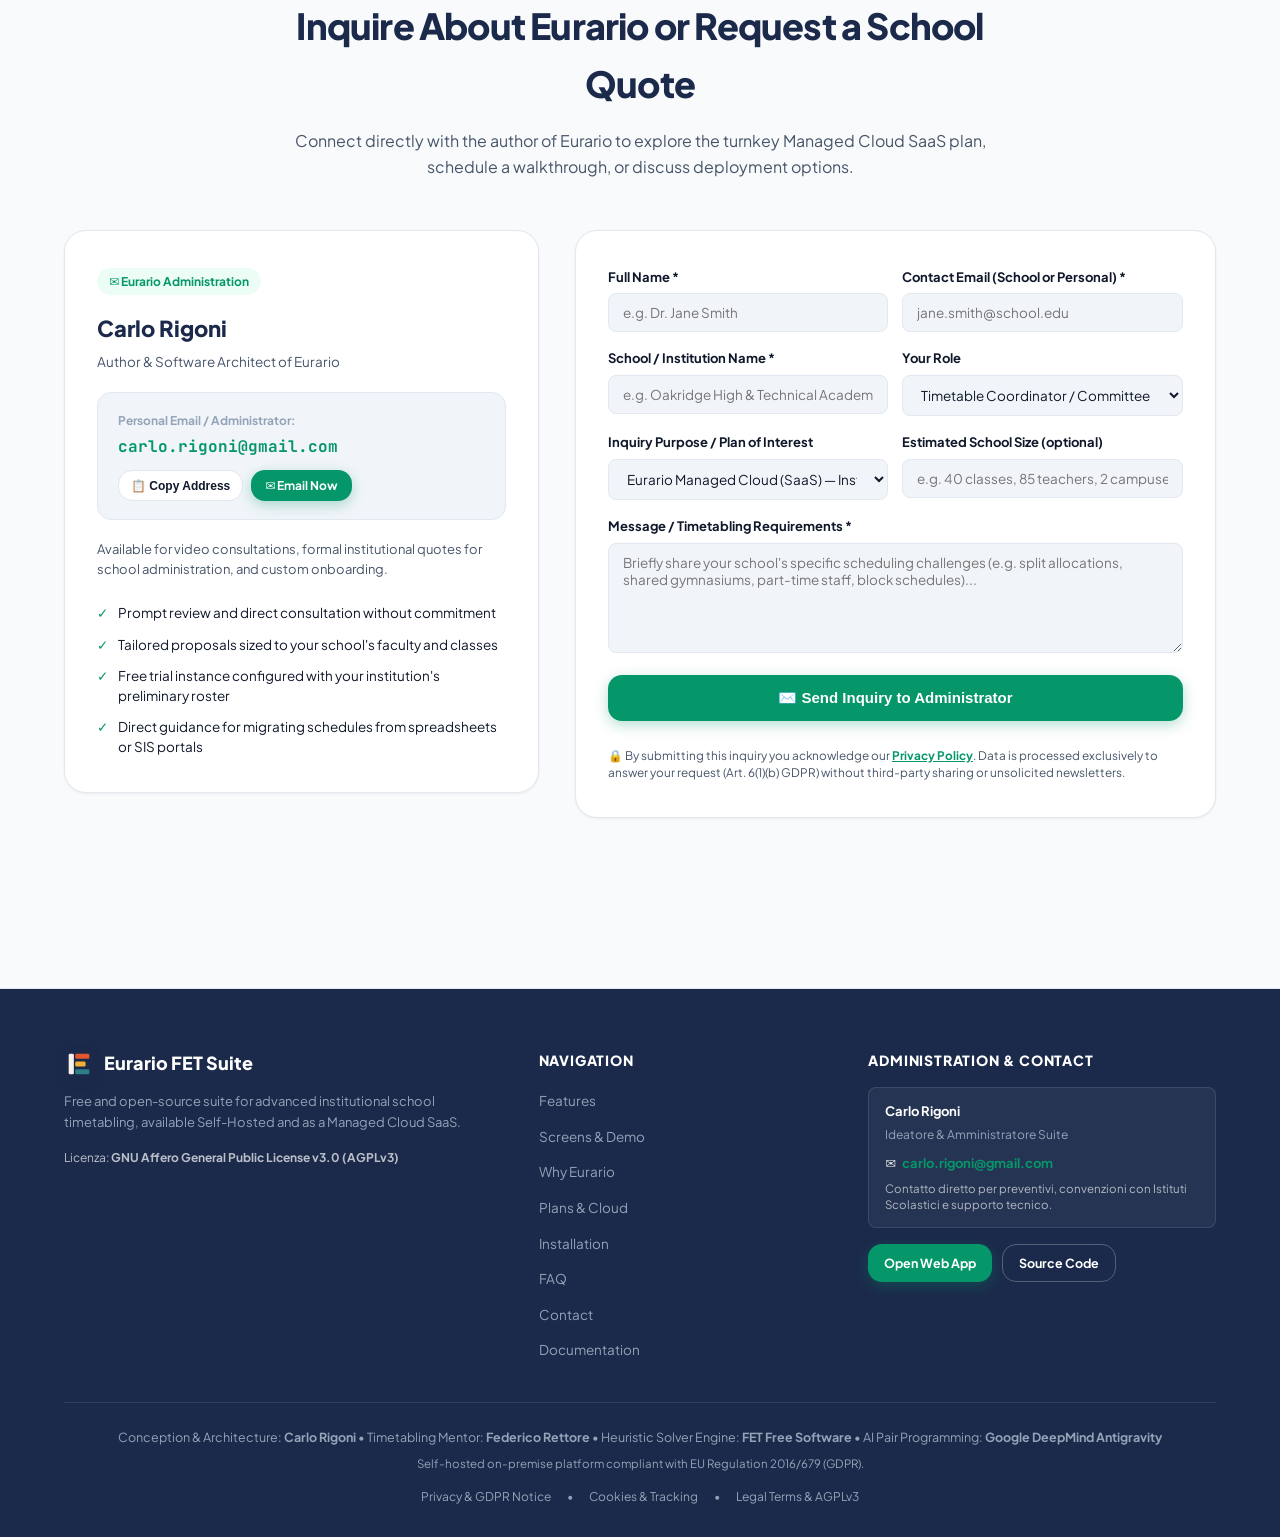
==== commit 4d5dcb45: "fix(theme): eliminate white background artifacts in dark mode and style disabled inputs (v1.9.8)" ====
--- a/landing/index.html
+++ b/landing/index.html
@@ -2034,7 +2034,7 @@
           </a>
         </div>
         <div style="font-size:12.5px;color:var(--text-muted);display:flex;align-items:center;gap:8px;">
-          <span>🐳</span> Docker Hub: <code style="background:var(--bg-card);color:var(--emerald);padding:3px 8px;border-radius:4px;border:1px solid var(--border-color);font-weight:700;">carlorigoni/eurario:<span id="liveVerTag">v1.9.7</span></code>
+          <span>🐳</span> Docker Hub: <code style="background:var(--bg-card);color:var(--emerald);padding:3px 8px;border-radius:4px;border:1px solid var(--border-color);font-weight:700;">carlorigoni/eurario:<span id="liveVerTag">v1.9.8</span></code>
         </div>
       </div>
 
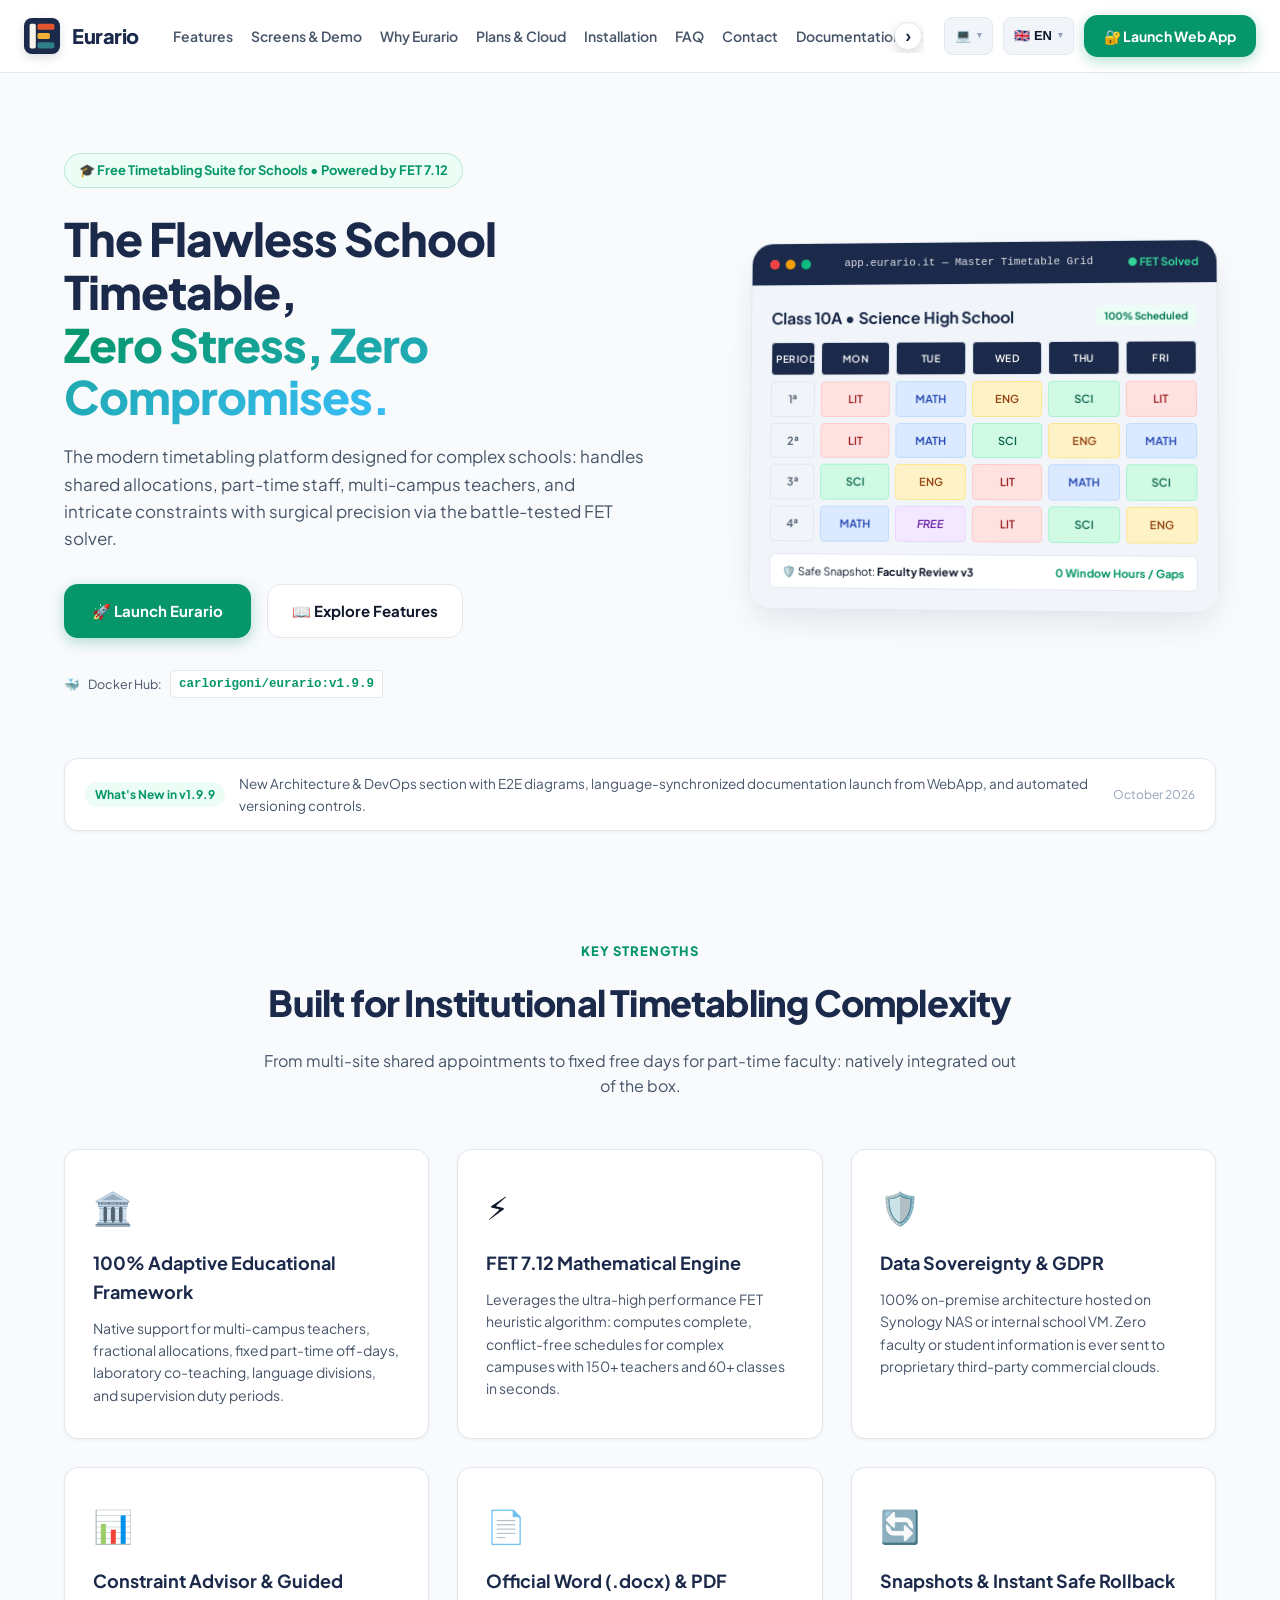
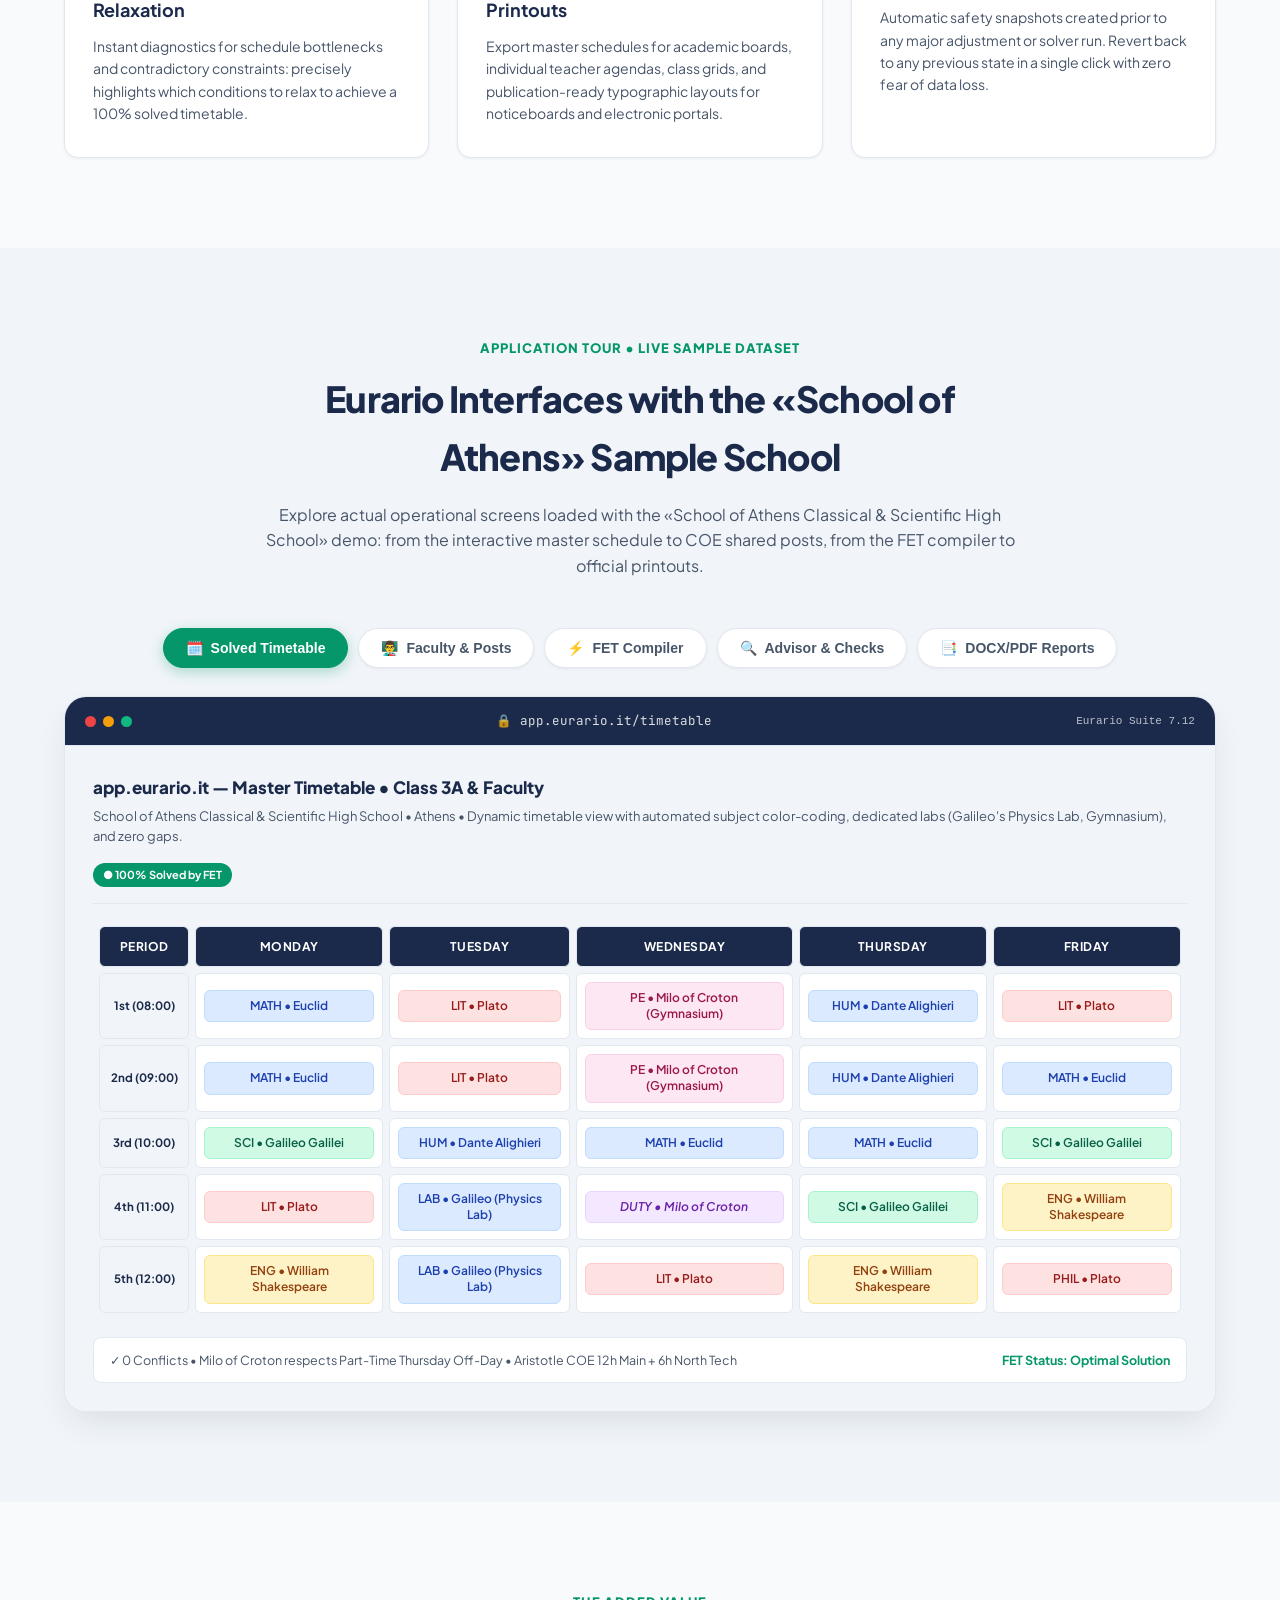
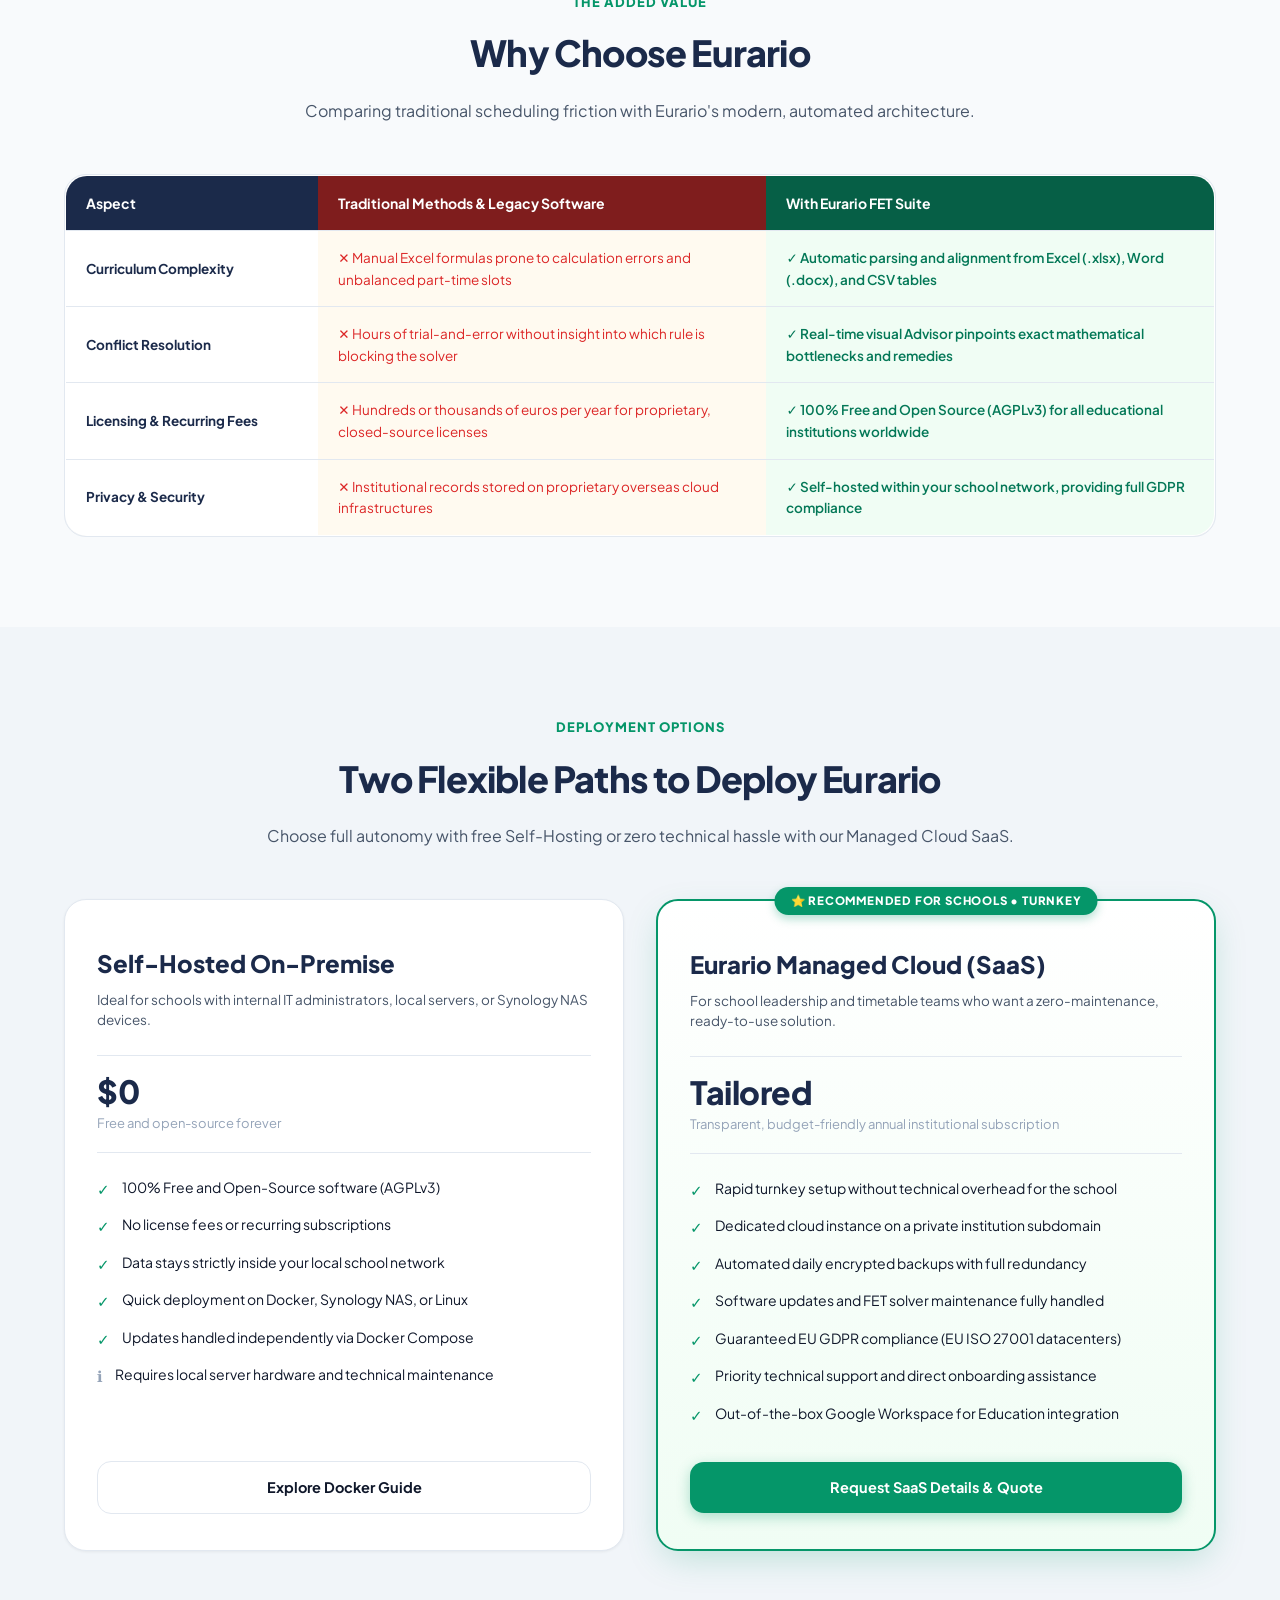
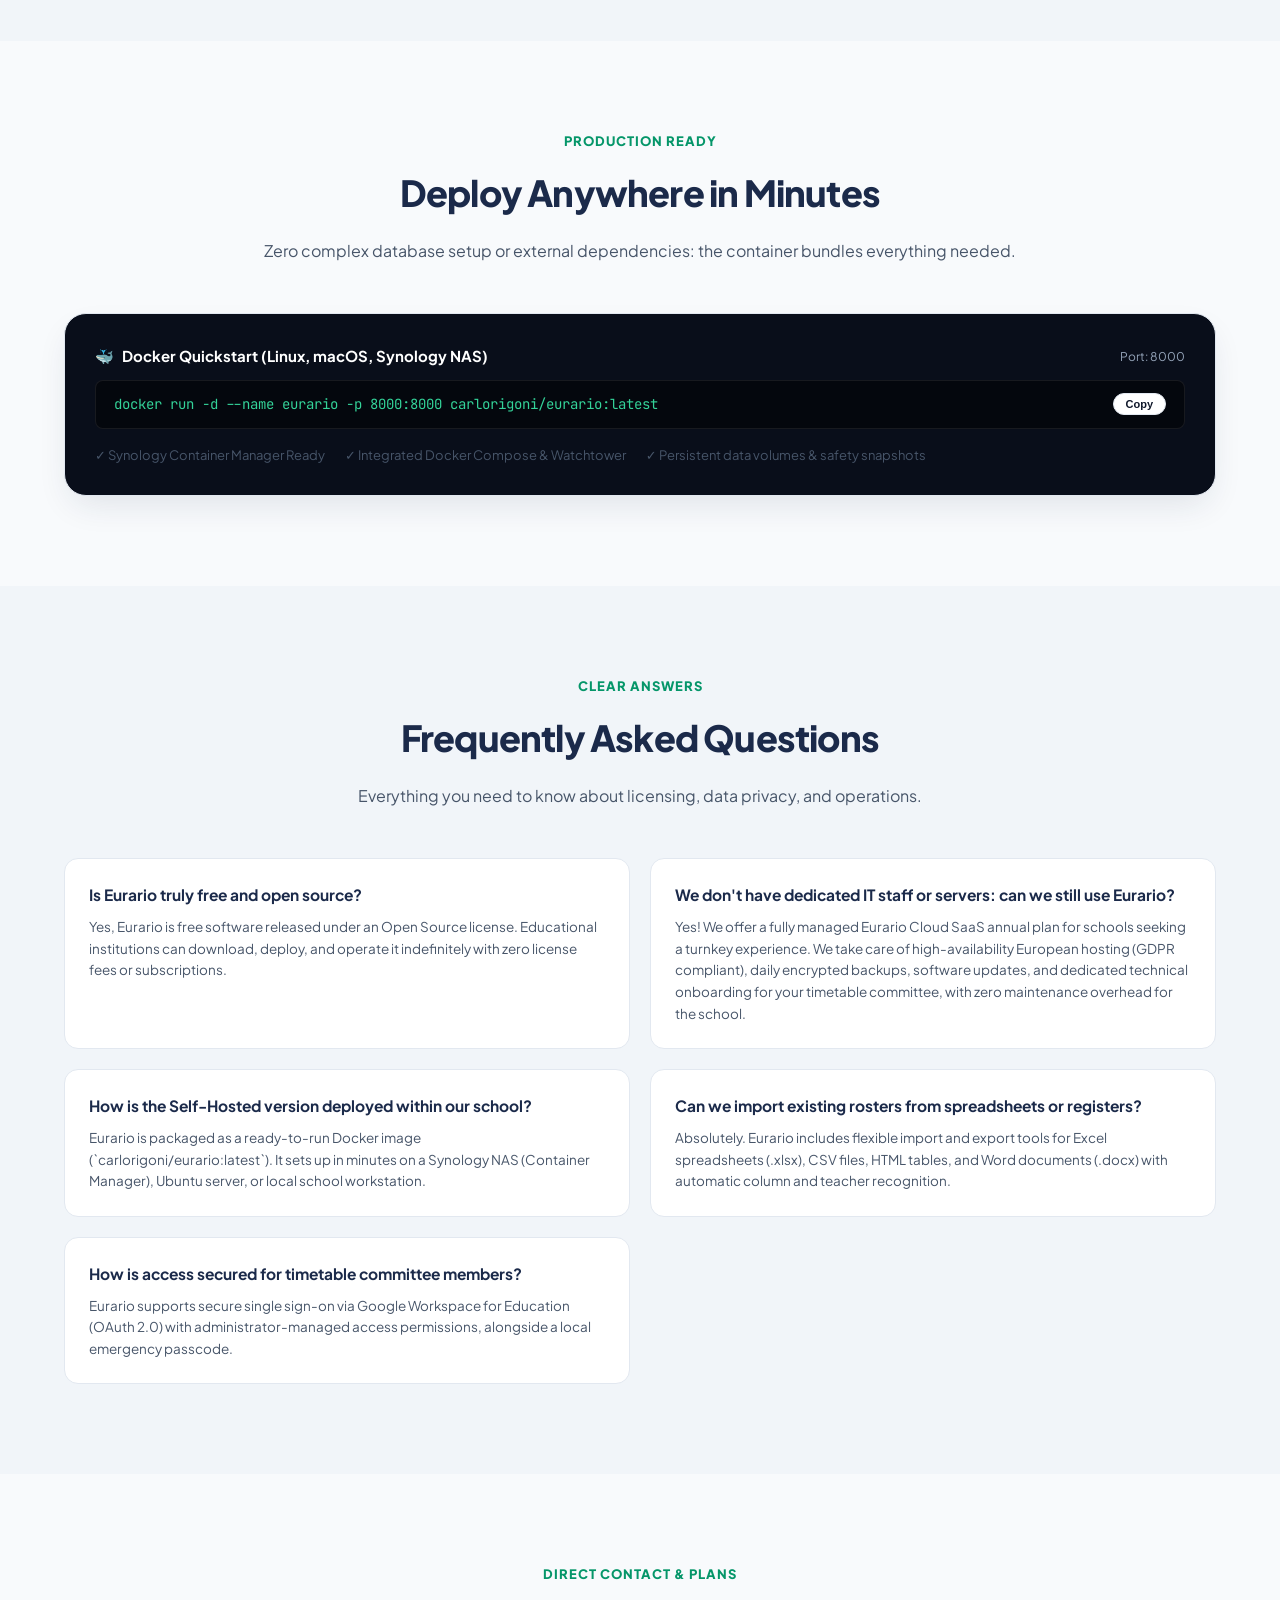
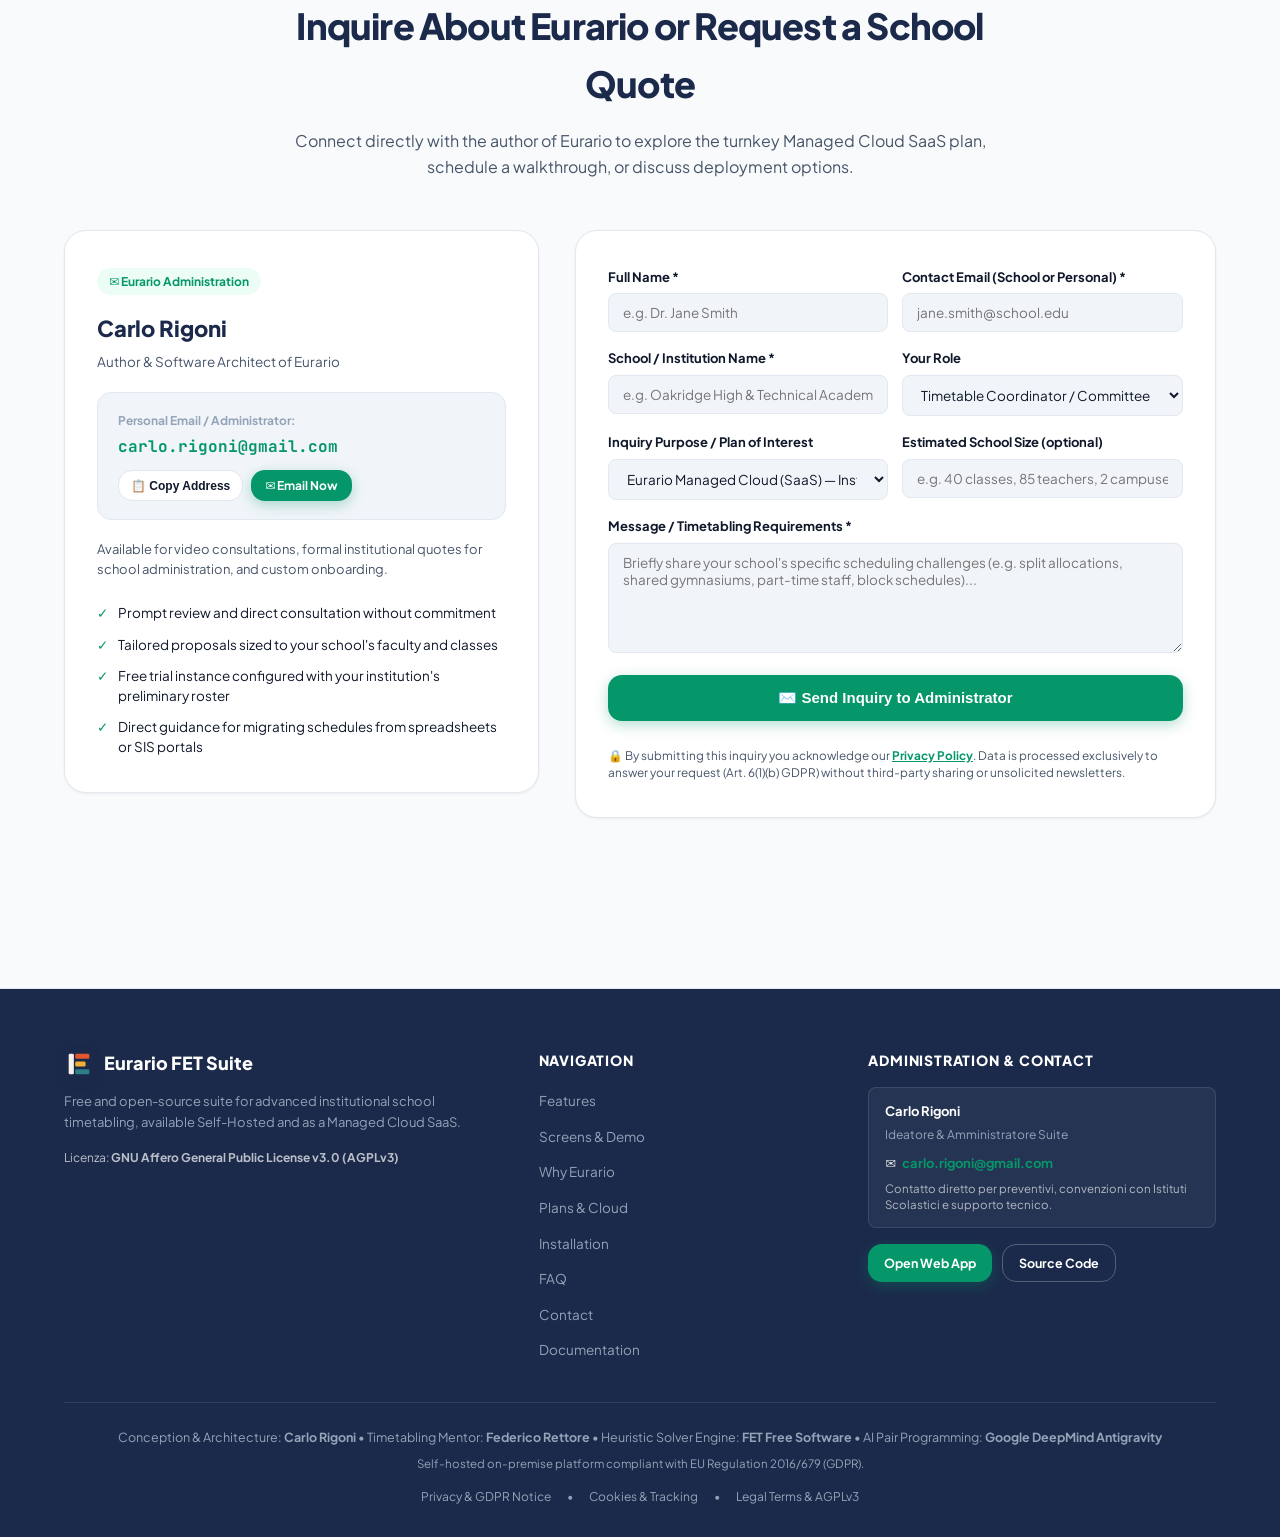
==== commit 871847e0: "fix(theme): improve dark mode contrast for dispositions, range slider, and banner (v1.9.9)" ====
--- a/landing/index.html
+++ b/landing/index.html
@@ -2034,7 +2034,7 @@
           </a>
         </div>
         <div style="font-size:12.5px;color:var(--text-muted);display:flex;align-items:center;gap:8px;">
-          <span>🐳</span> Docker Hub: <code style="background:var(--bg-card);color:var(--emerald);padding:3px 8px;border-radius:4px;border:1px solid var(--border-color);font-weight:700;">carlorigoni/eurario:<span id="liveVerTag">v1.9.8</span></code>
+          <span>🐳</span> Docker Hub: <code style="background:var(--bg-card);color:var(--emerald);padding:3px 8px;border-radius:4px;border:1px solid var(--border-color);font-weight:700;">carlorigoni/eurario:<span id="liveVerTag">v1.9.9</span></code>
         </div>
       </div>
 
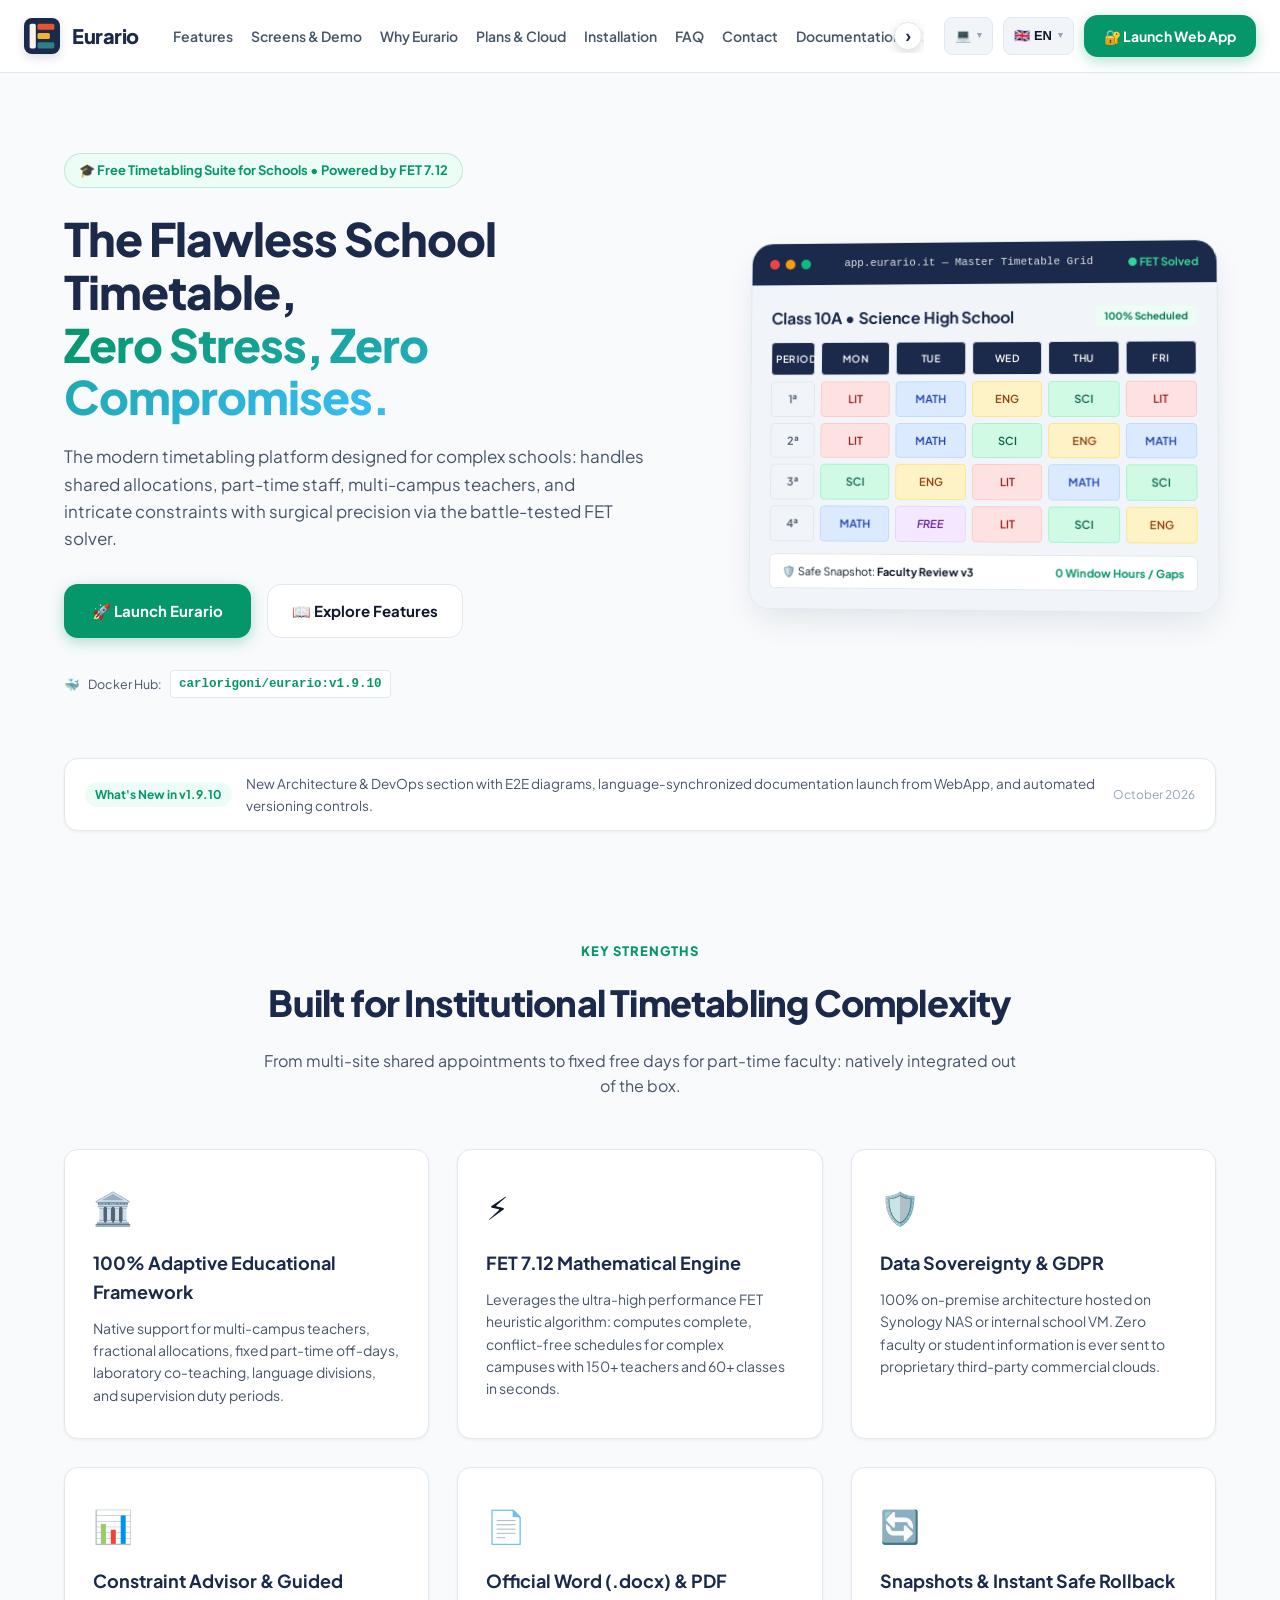
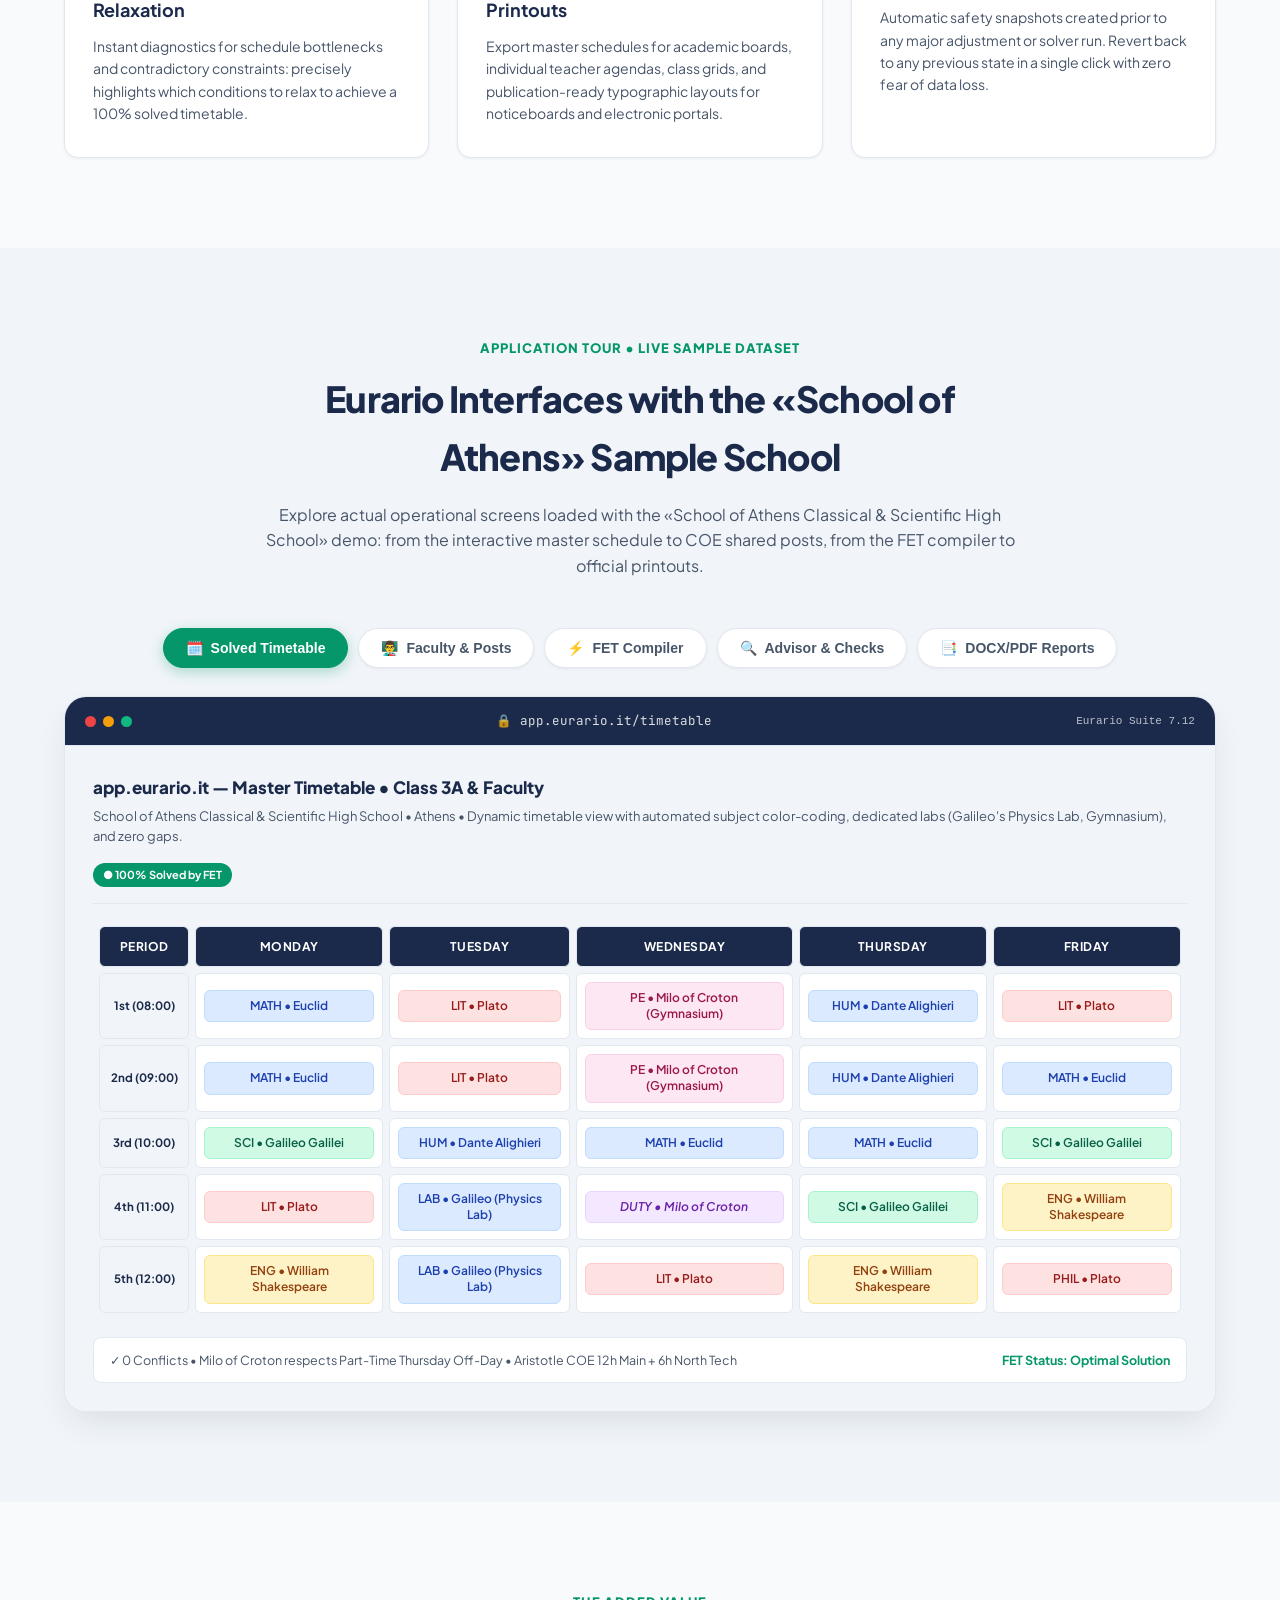
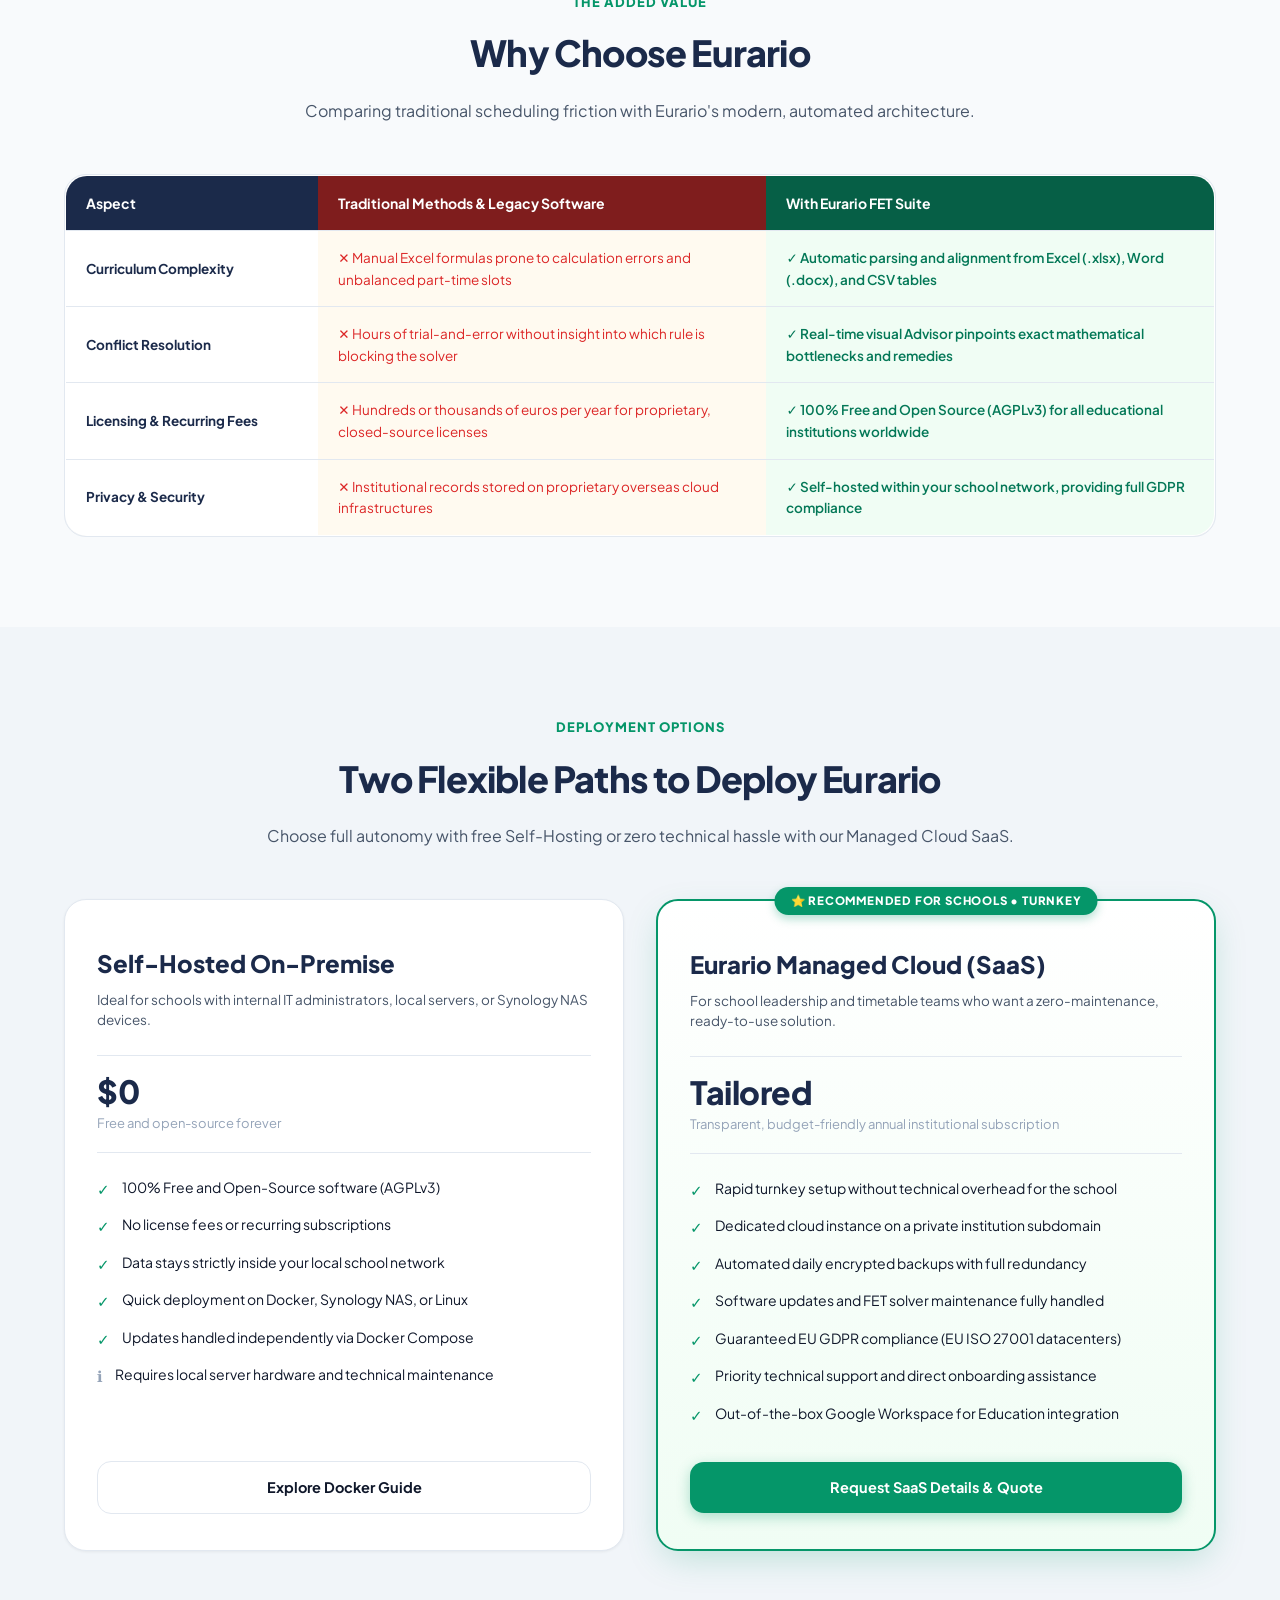
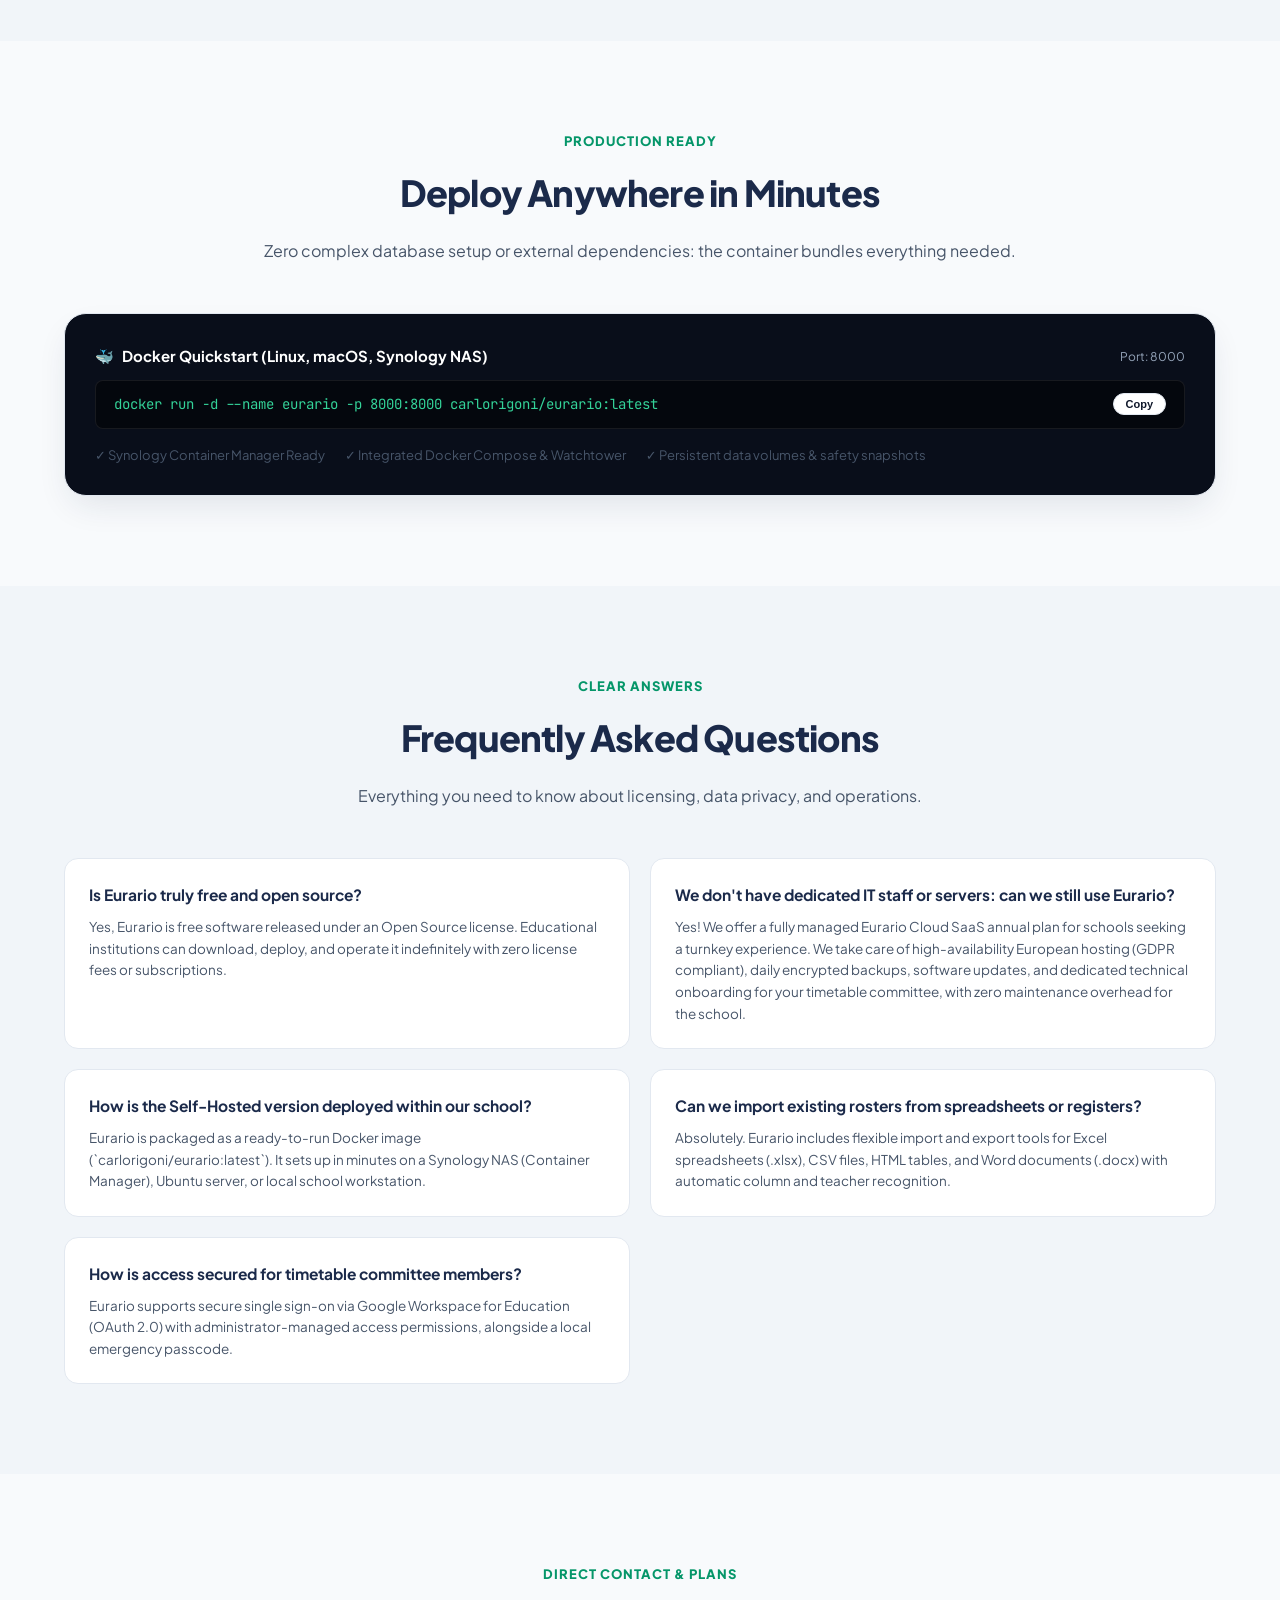
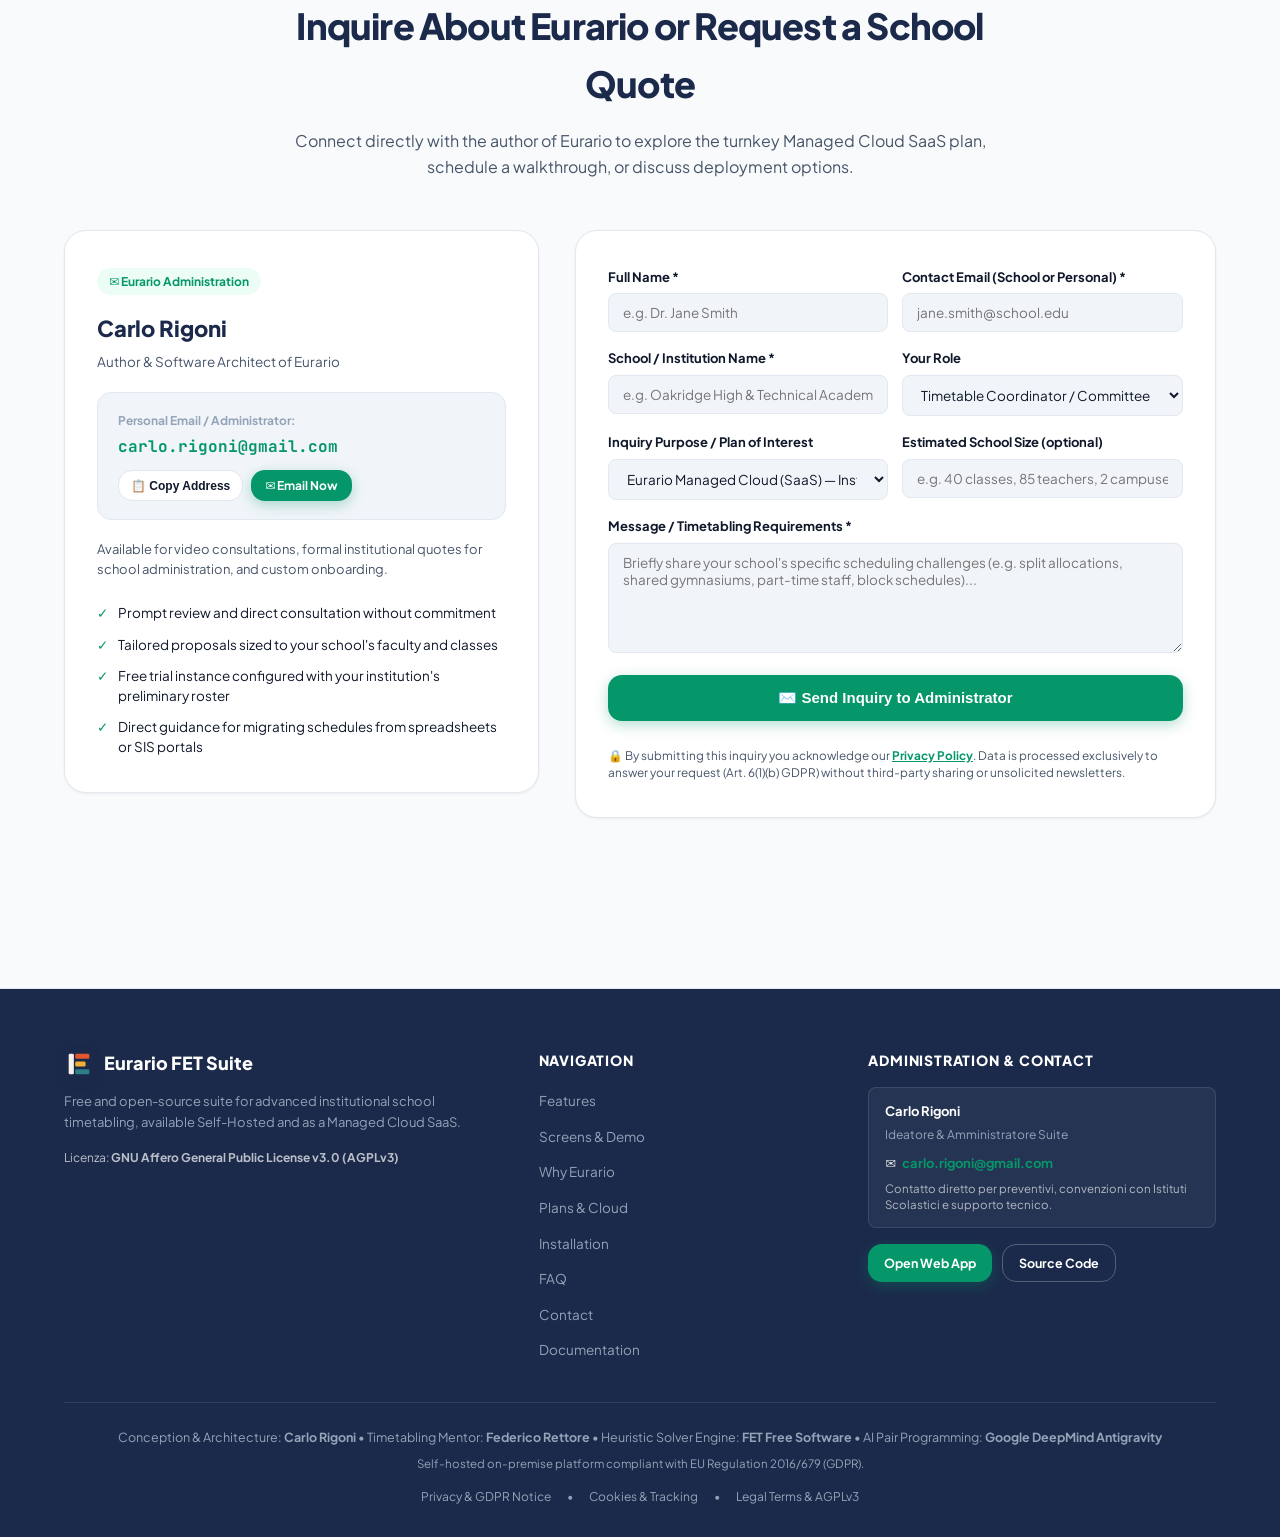
==== commit 01f4ef20: "feat(updater): add 'Aggiorna ora' in-app upgrade button and multi-strategy server auto-updater (v1.9" ====
--- a/landing/index.html
+++ b/landing/index.html
@@ -2034,7 +2034,7 @@
           </a>
         </div>
         <div style="font-size:12.5px;color:var(--text-muted);display:flex;align-items:center;gap:8px;">
-          <span>🐳</span> Docker Hub: <code style="background:var(--bg-card);color:var(--emerald);padding:3px 8px;border-radius:4px;border:1px solid var(--border-color);font-weight:700;">carlorigoni/eurario:<span id="liveVerTag">v1.9.9</span></code>
+          <span>🐳</span> Docker Hub: <code style="background:var(--bg-card);color:var(--emerald);padding:3px 8px;border-radius:4px;border:1px solid var(--border-color);font-weight:700;">carlorigoni/eurario:<span id="liveVerTag">v1.9.10</span></code>
         </div>
       </div>
 
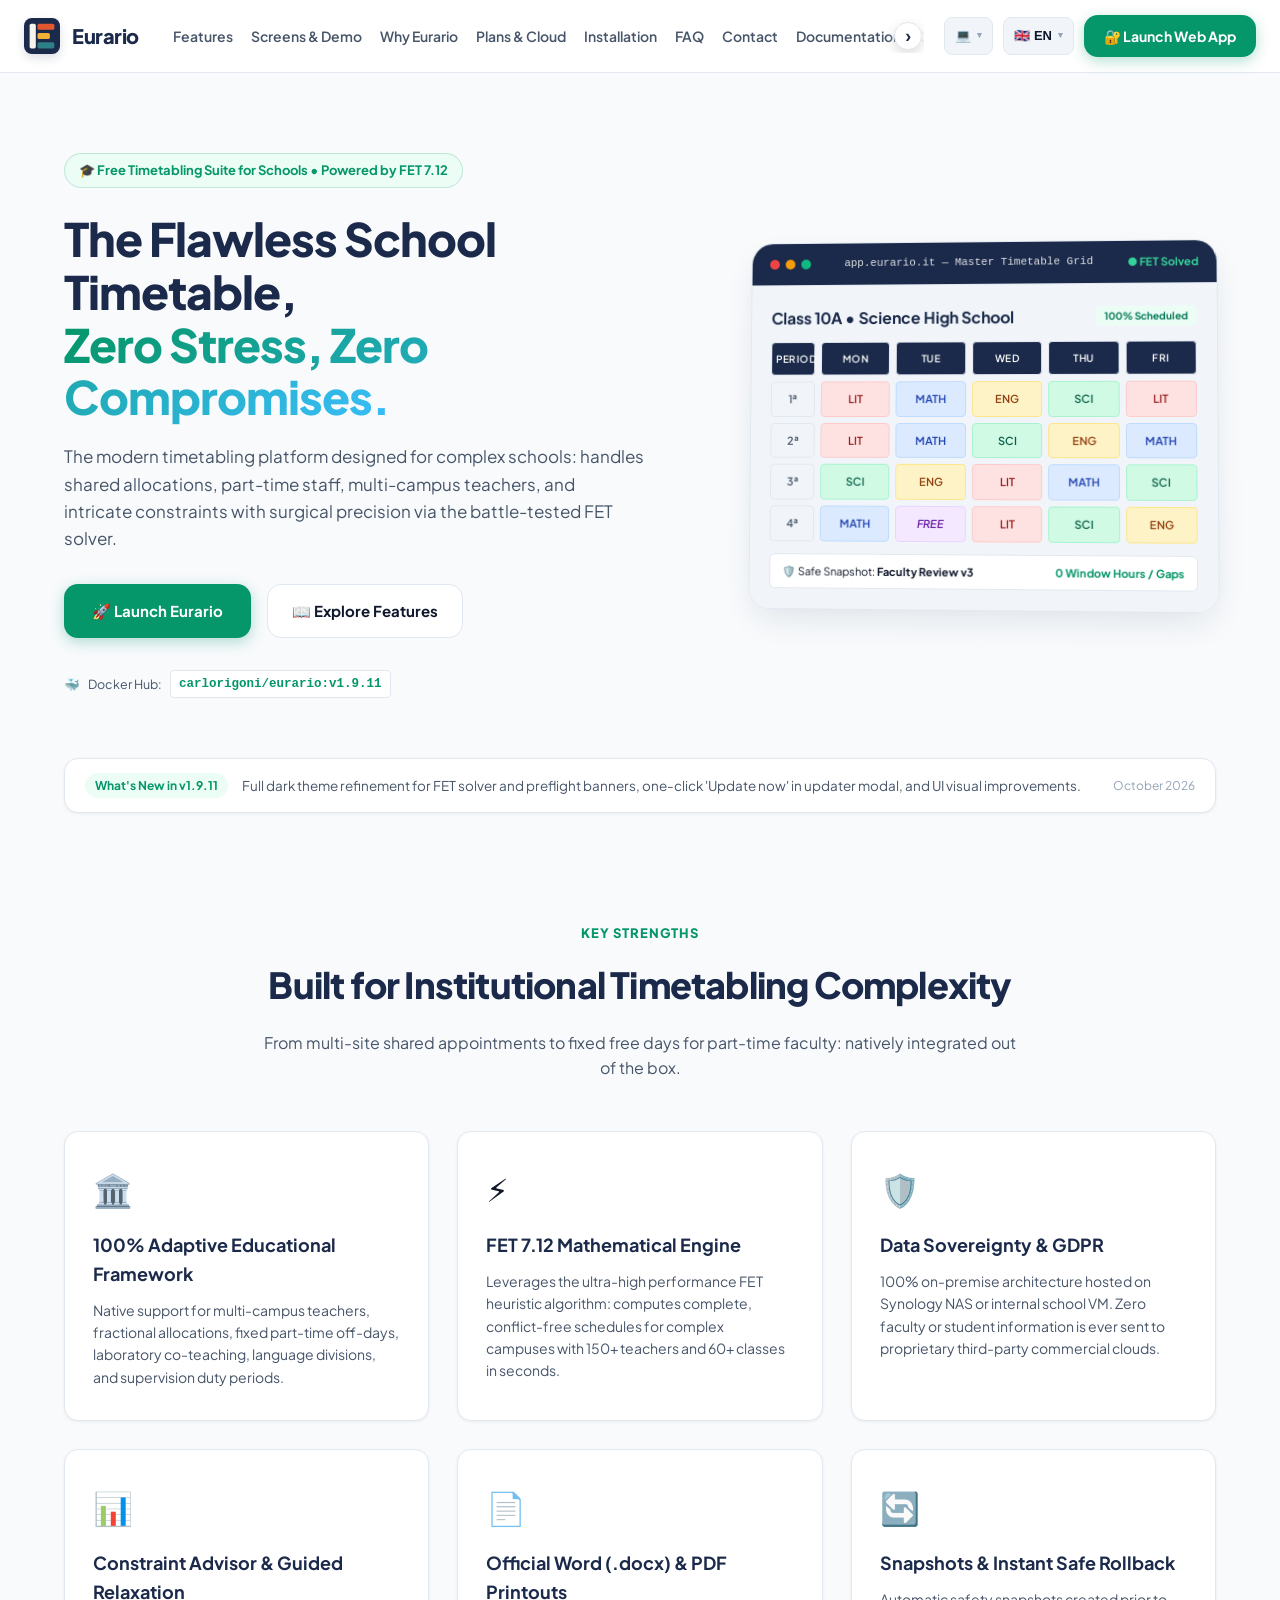
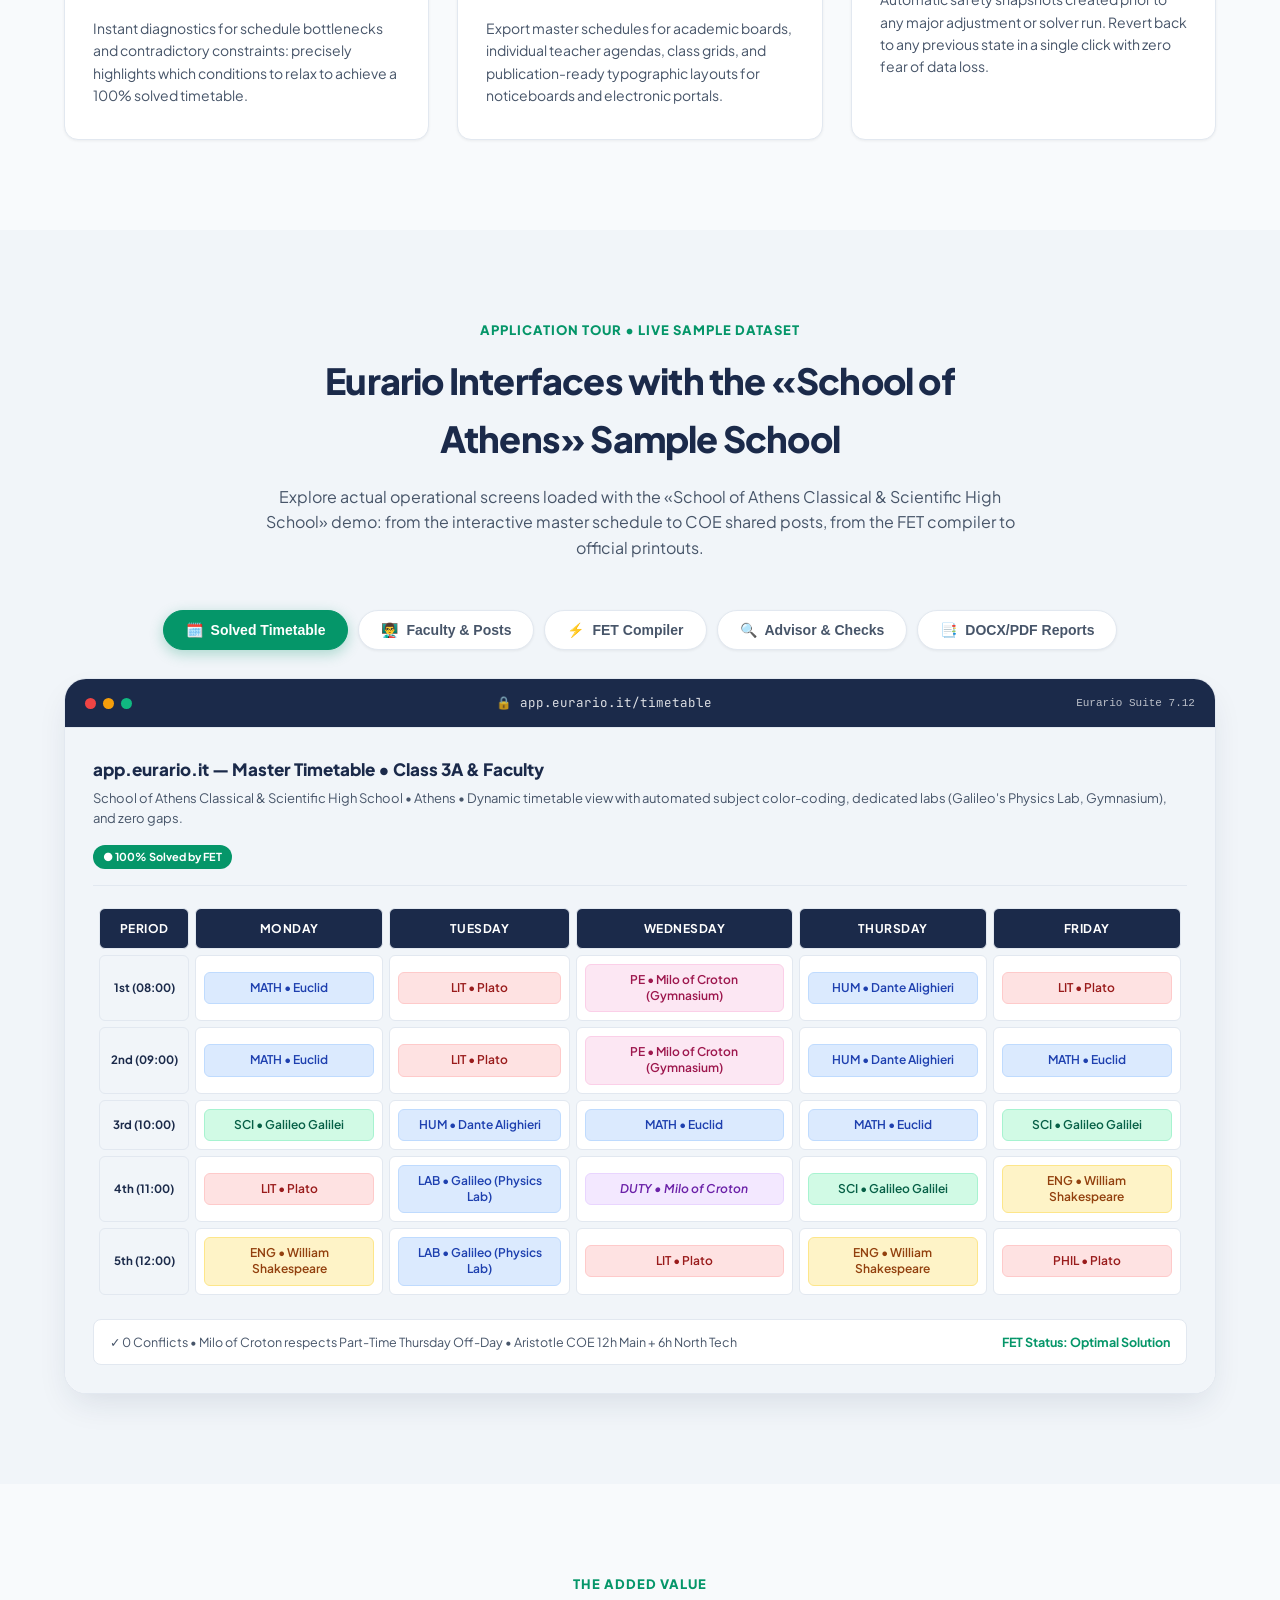
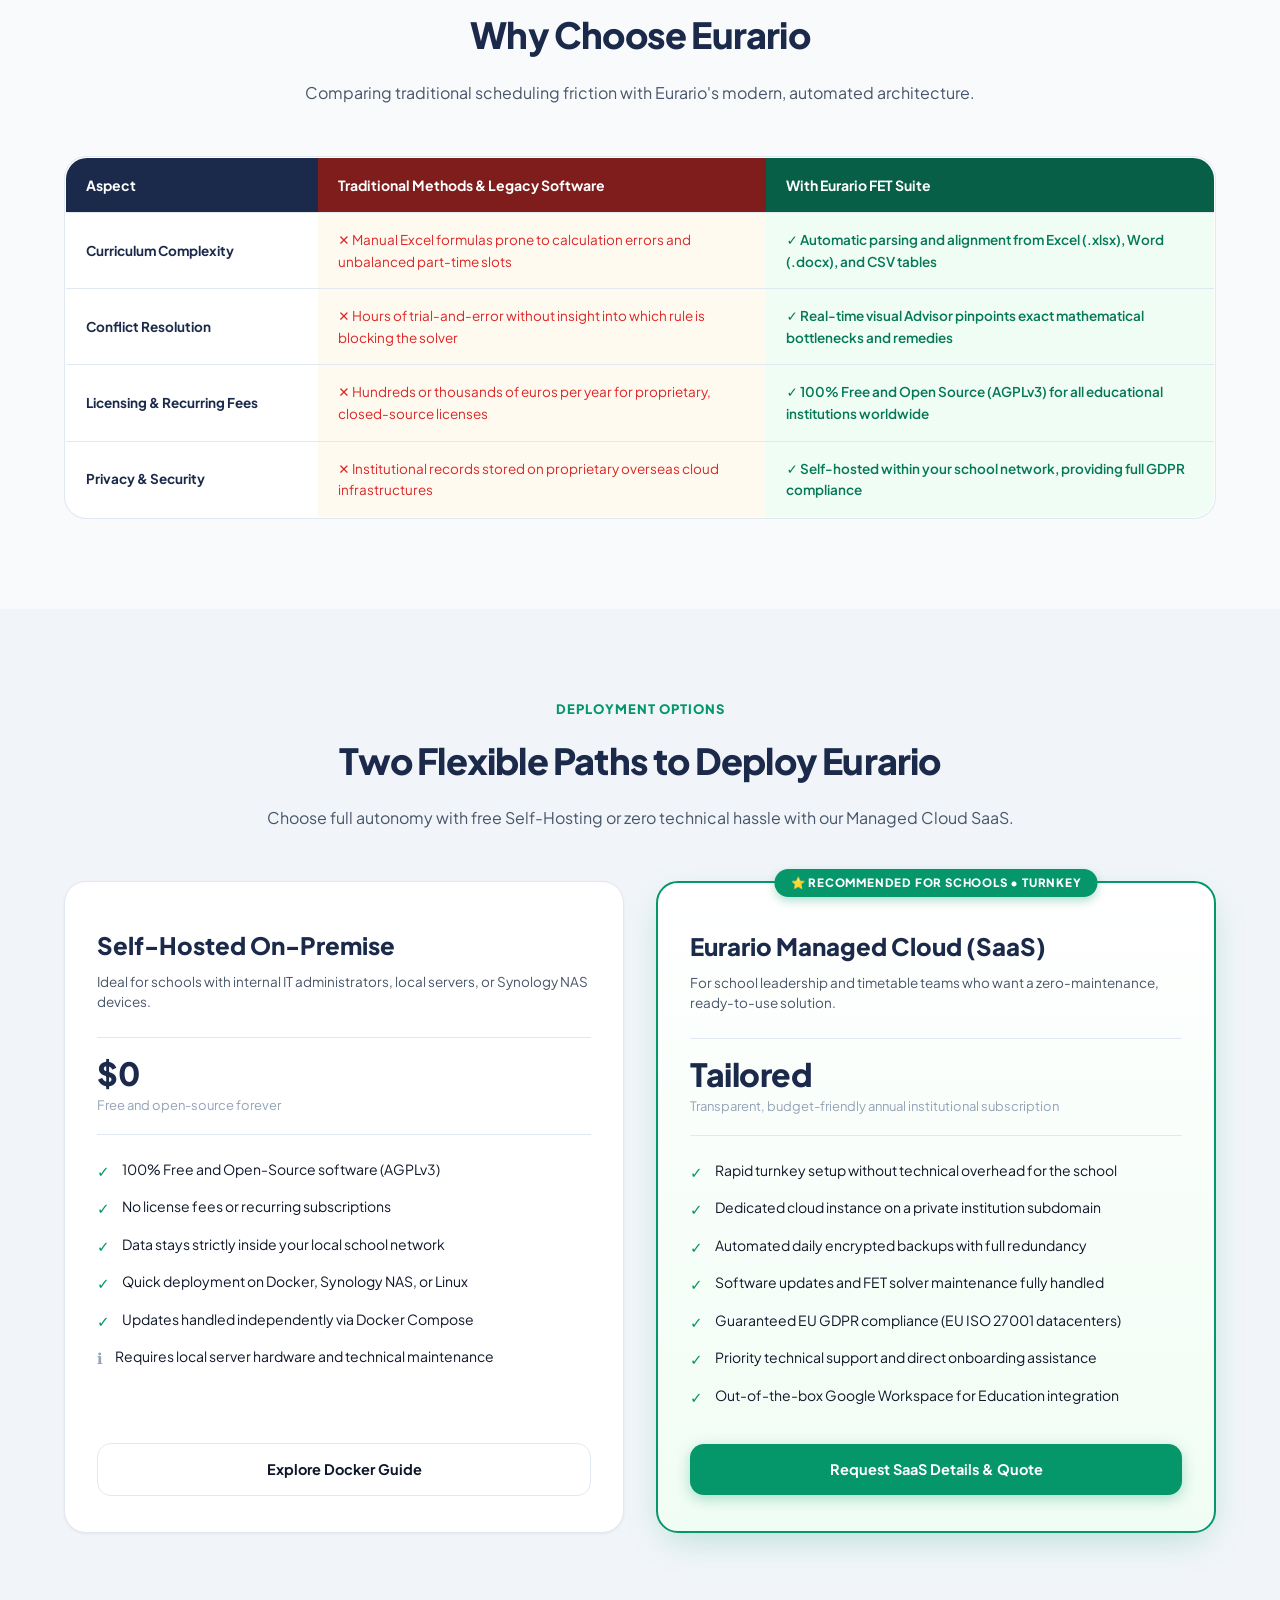
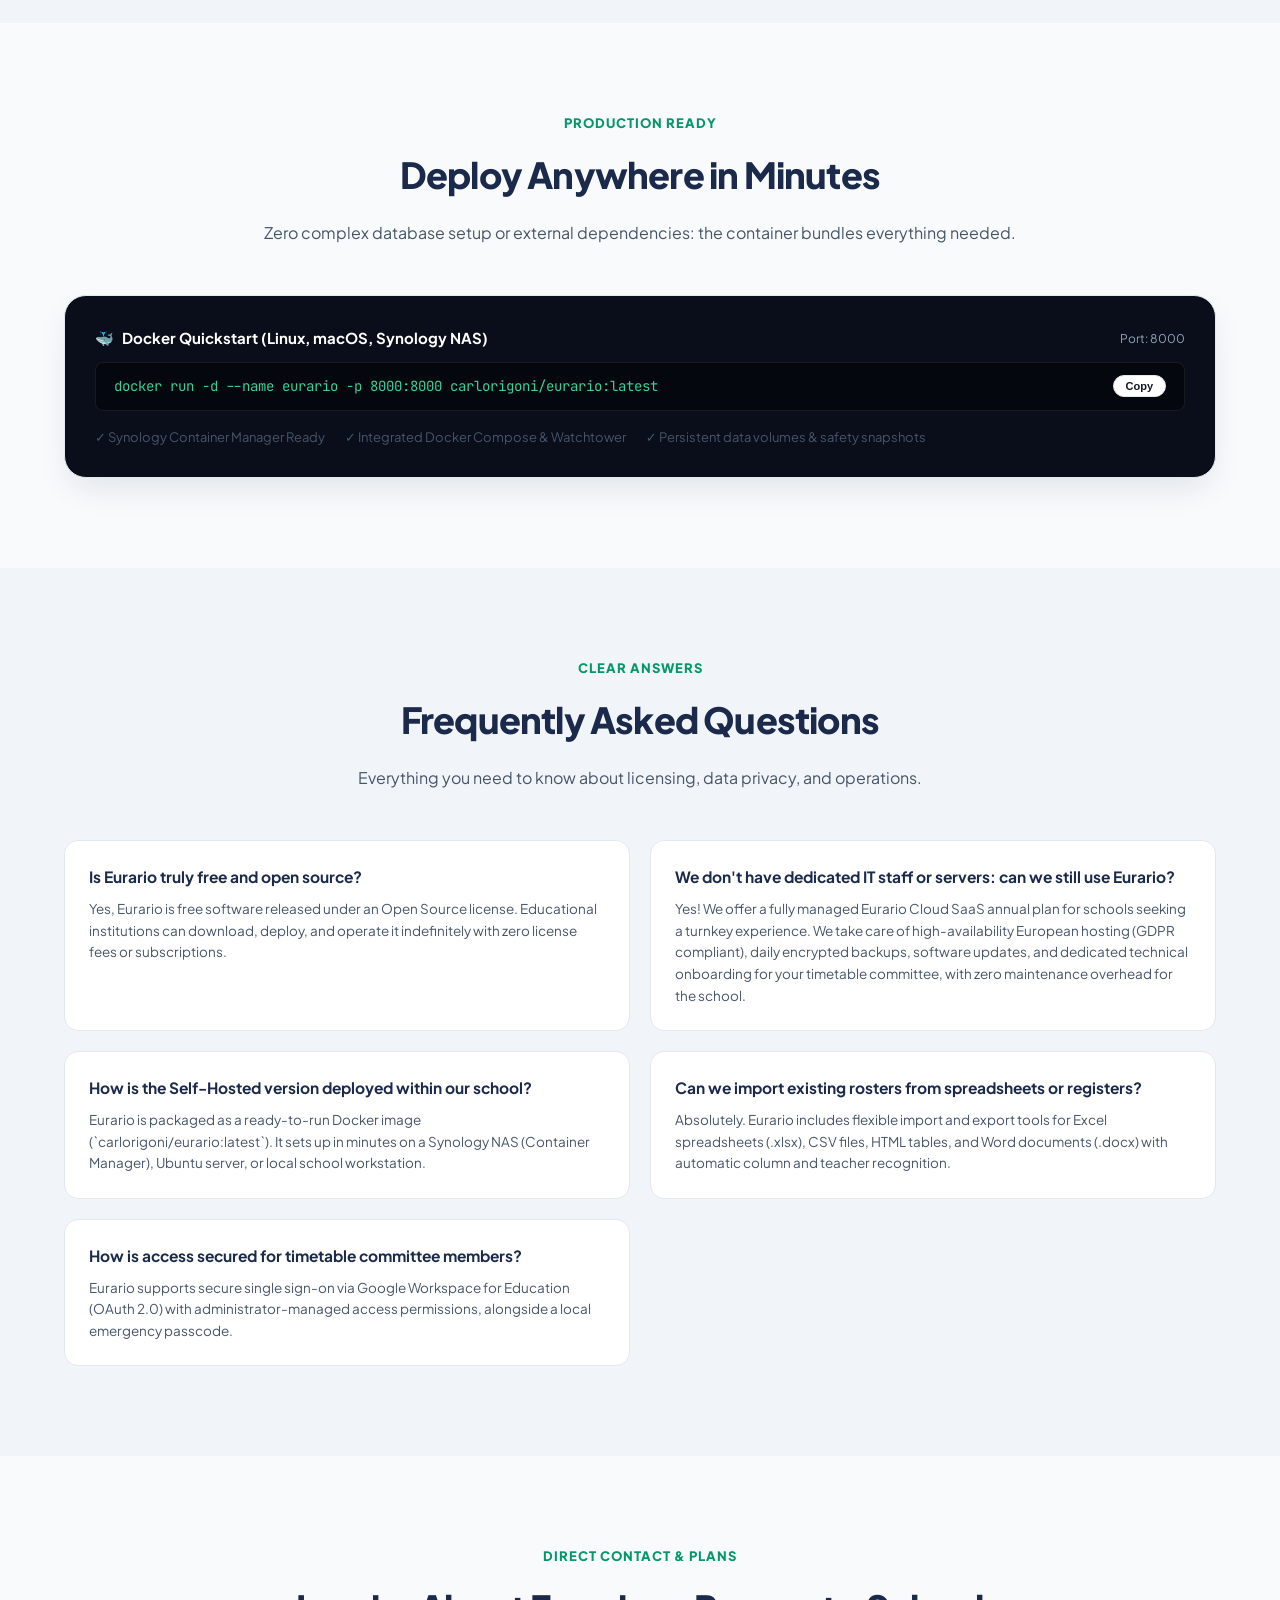
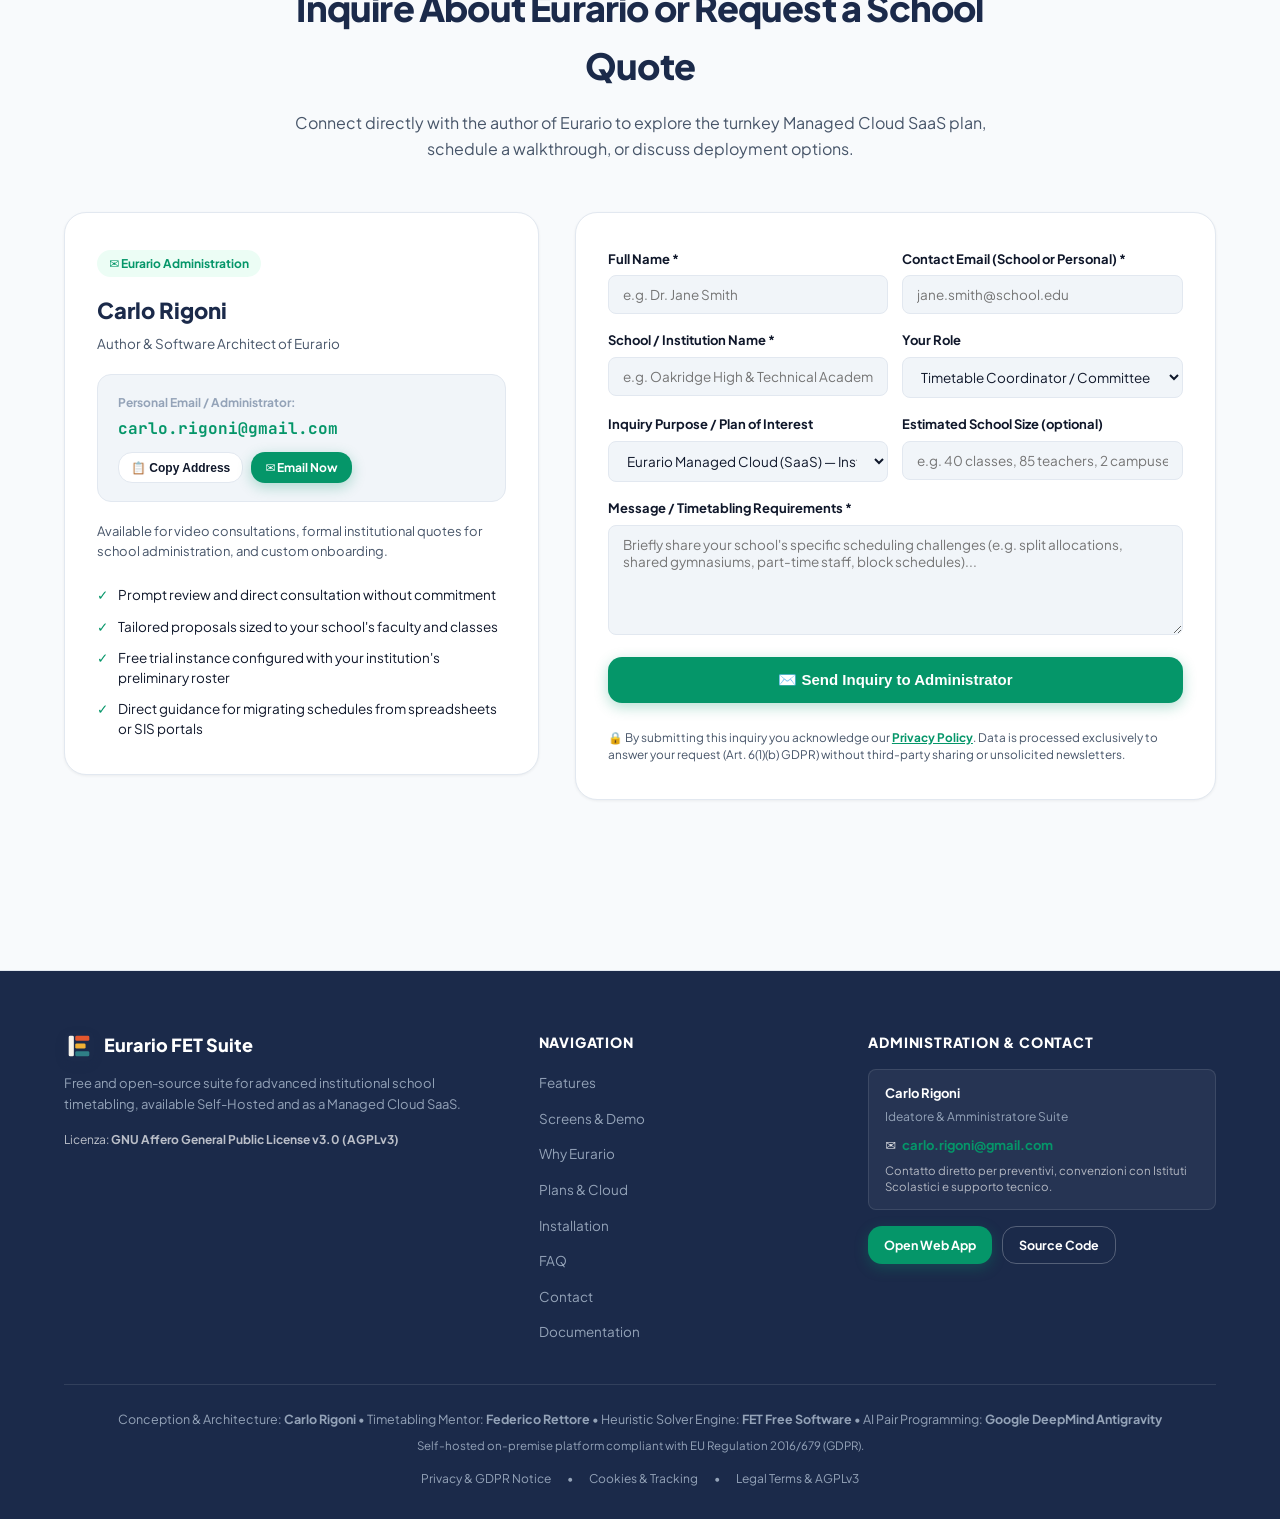
==== commit 44918fe6: "fix(theme): fix solver preflight and completion banner in dark mode (v1.9.11)" ====
--- a/landing/index.html
+++ b/landing/index.html
@@ -2034,7 +2034,7 @@
           </a>
         </div>
         <div style="font-size:12.5px;color:var(--text-muted);display:flex;align-items:center;gap:8px;">
-          <span>🐳</span> Docker Hub: <code style="background:var(--bg-card);color:var(--emerald);padding:3px 8px;border-radius:4px;border:1px solid var(--border-color);font-weight:700;">carlorigoni/eurario:<span id="liveVerTag">v1.9.10</span></code>
+          <span>🐳</span> Docker Hub: <code style="background:var(--bg-card);color:var(--emerald);padding:3px 8px;border-radius:4px;border:1px solid var(--border-color);font-weight:700;">carlorigoni/eurario:<span id="liveVerTag">v1.9.11</span></code>
         </div>
       </div>
 
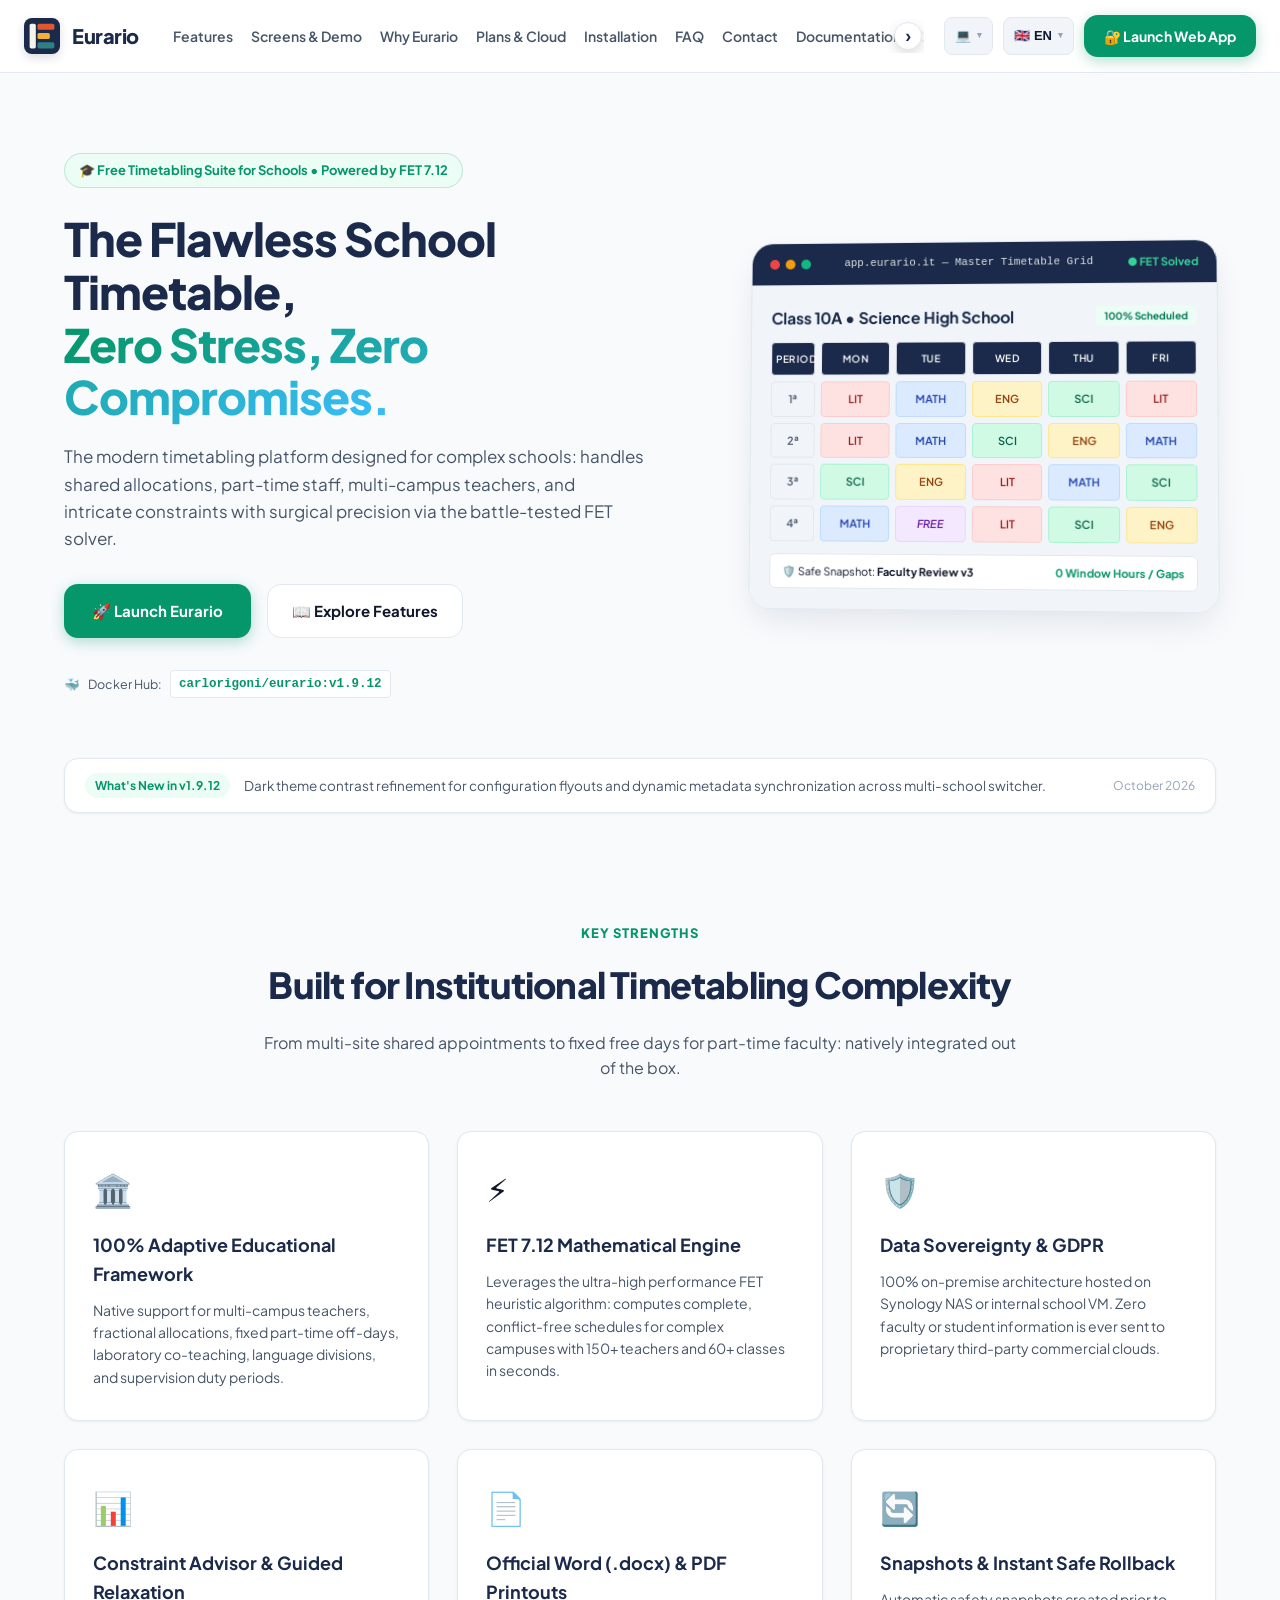
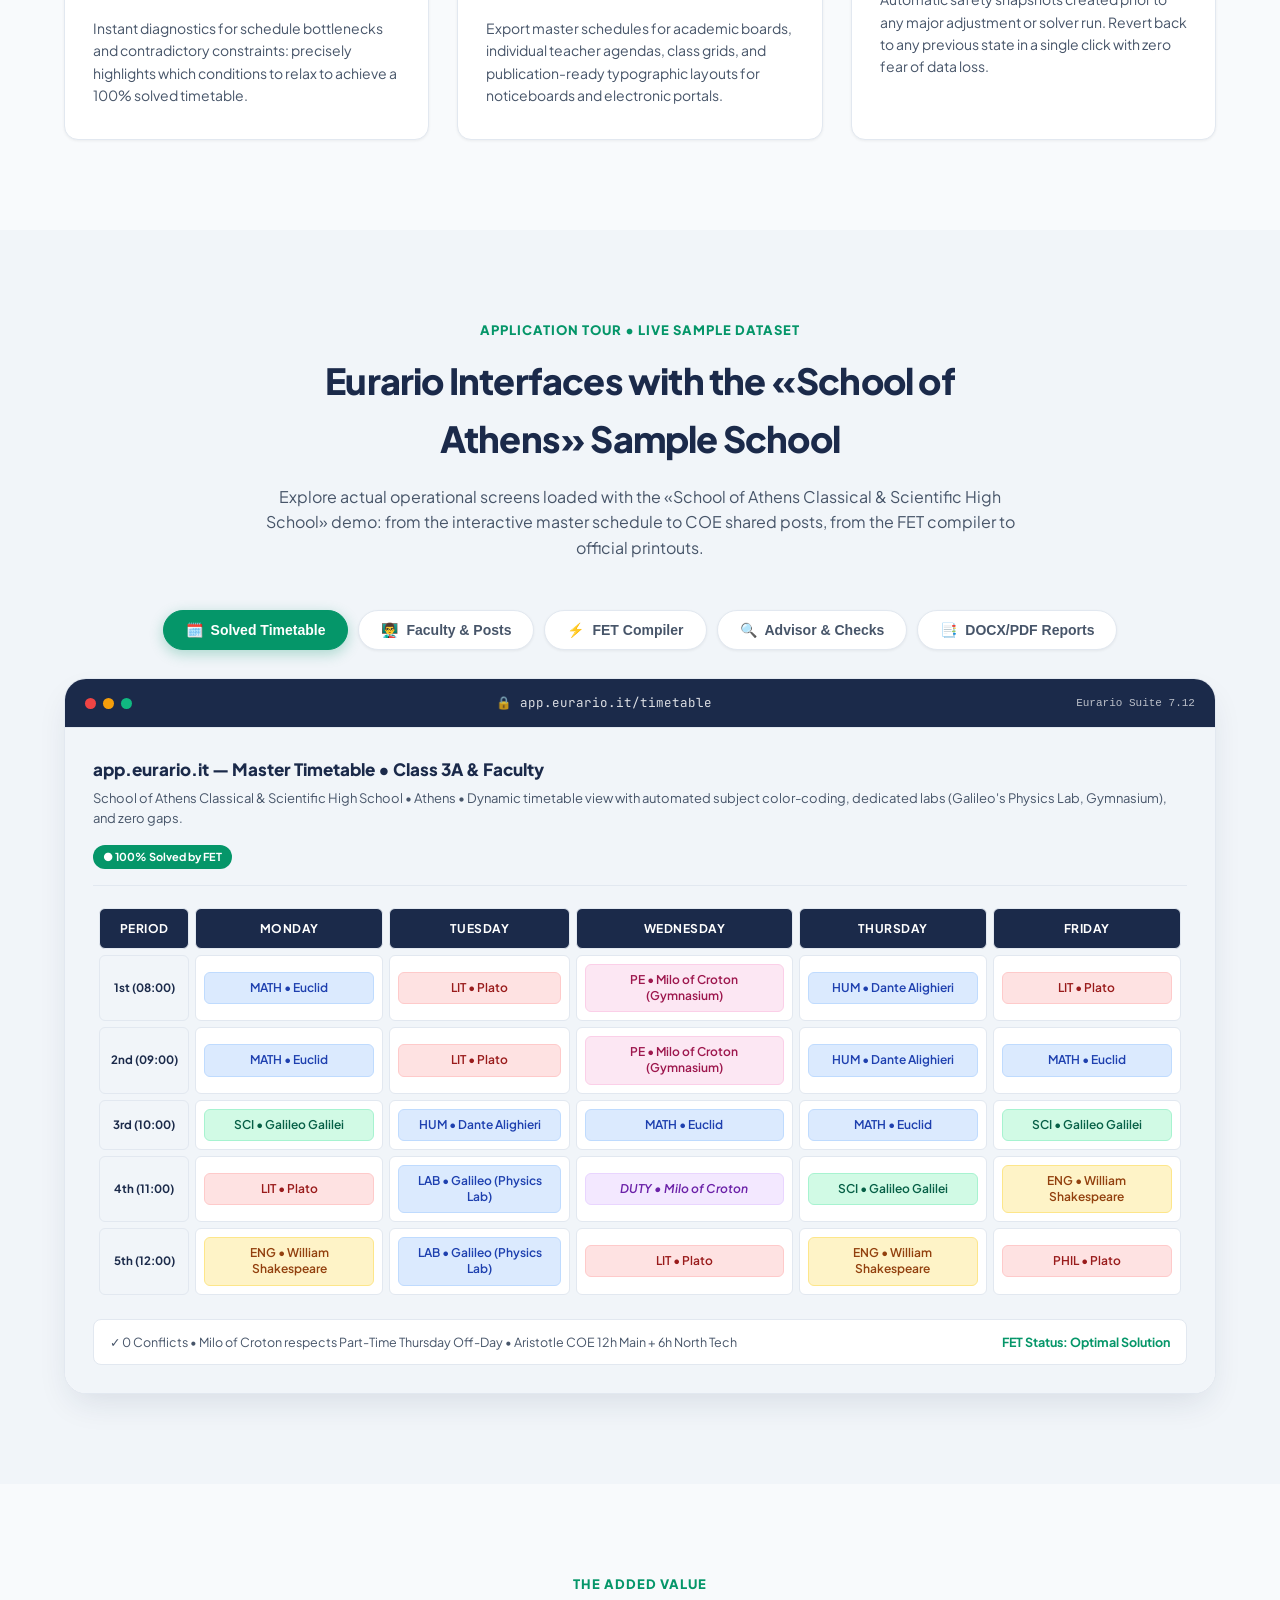
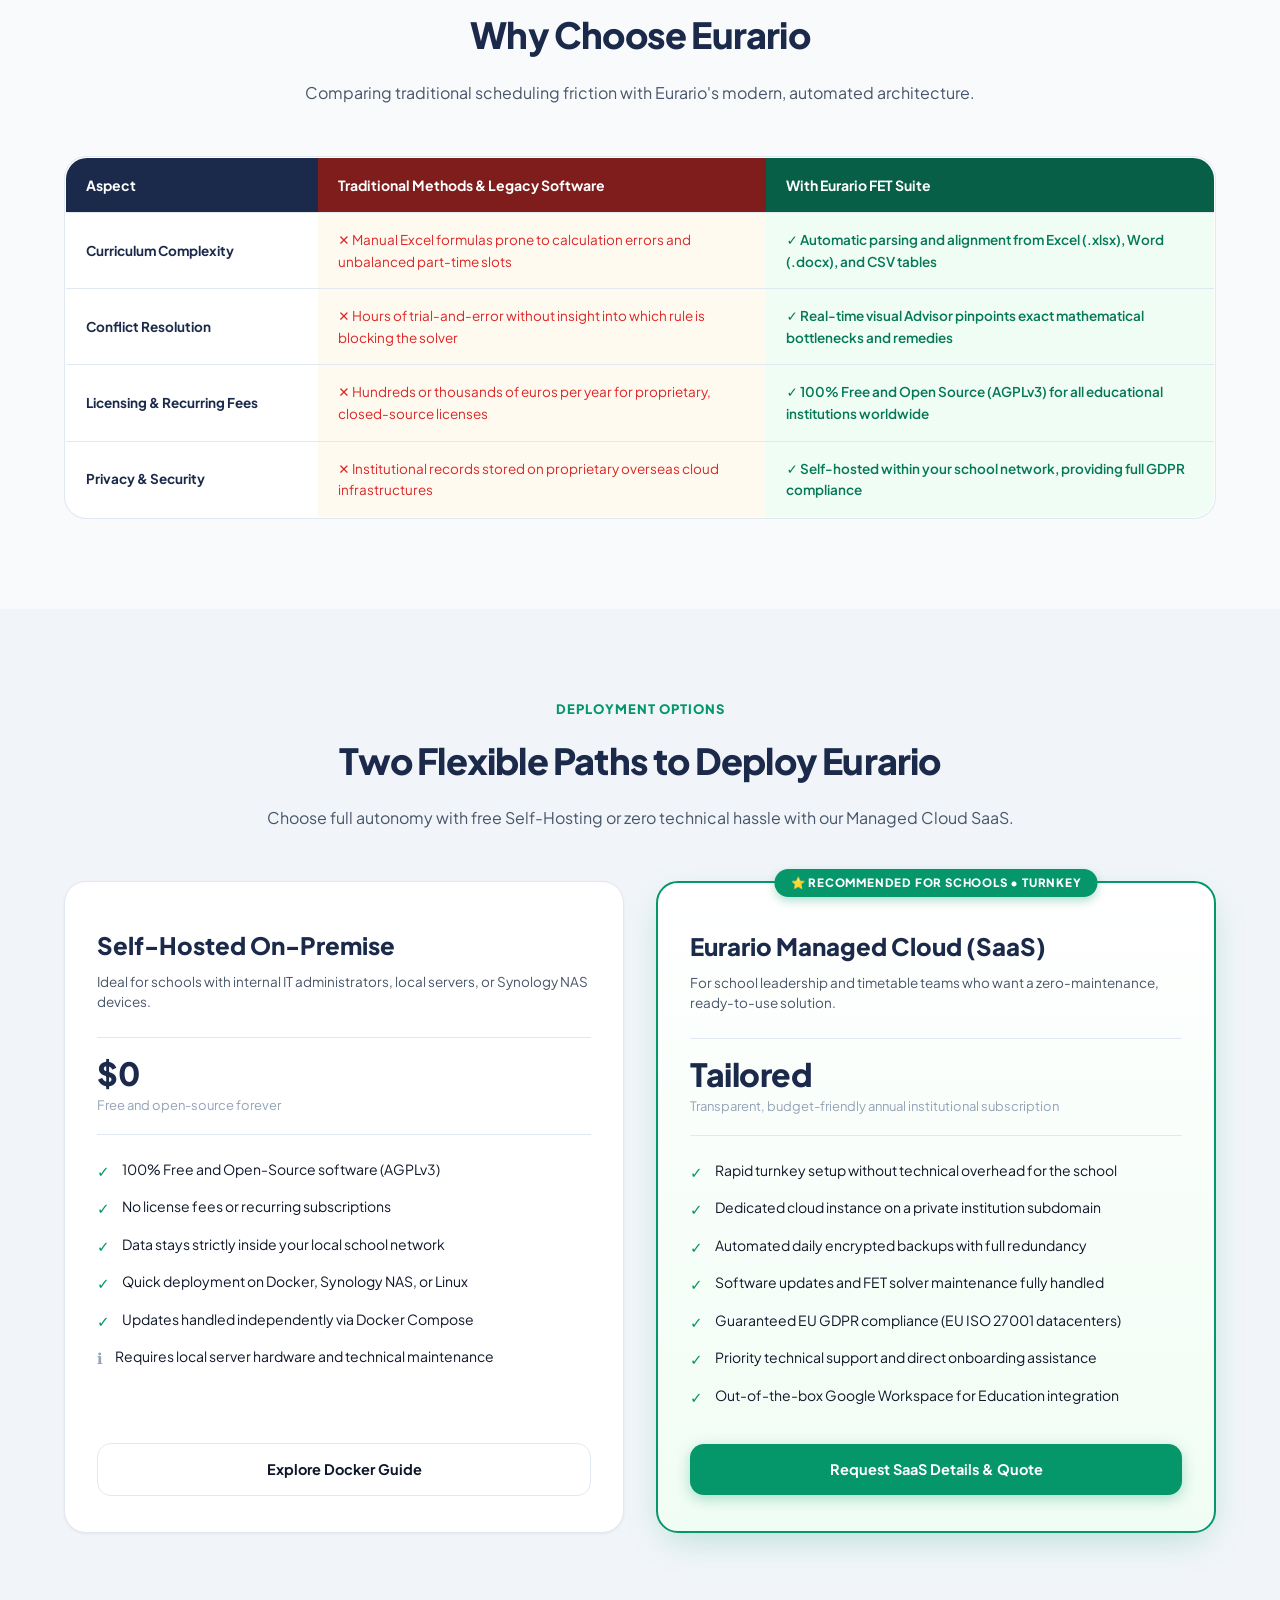
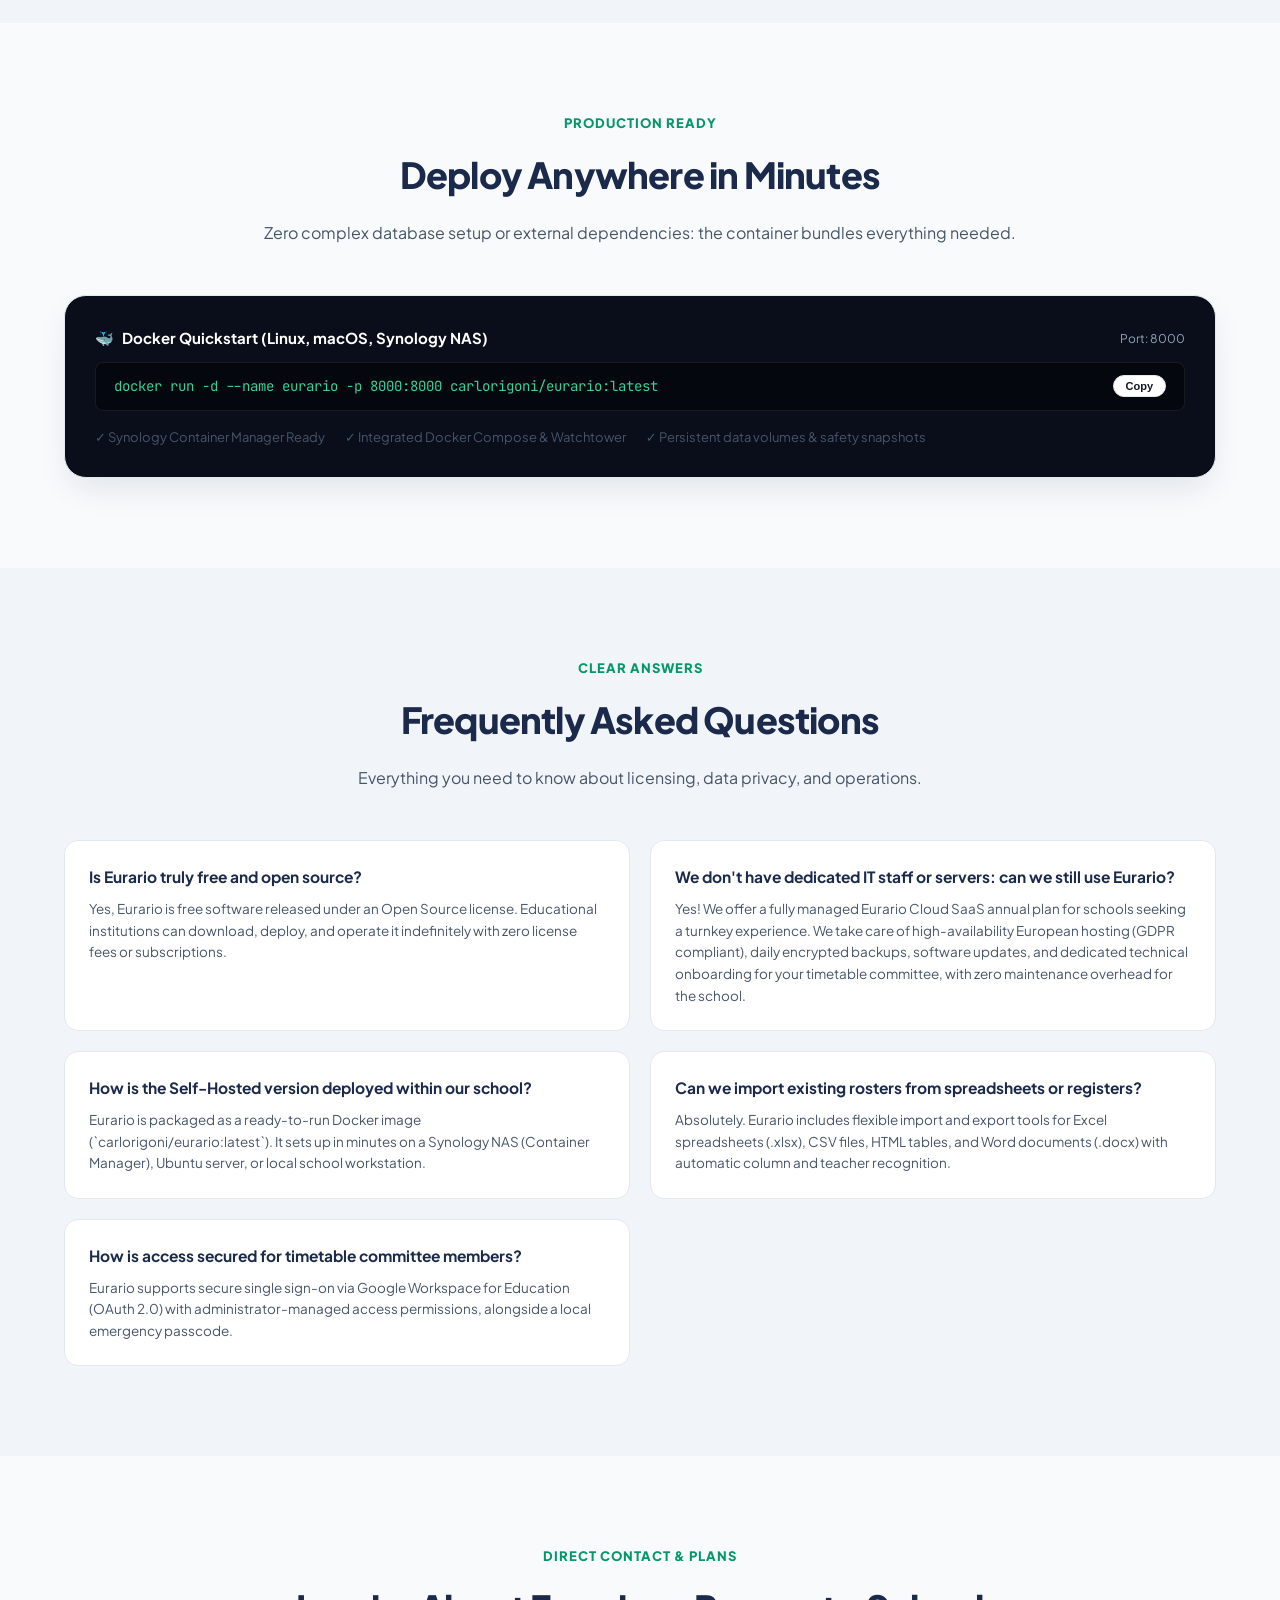
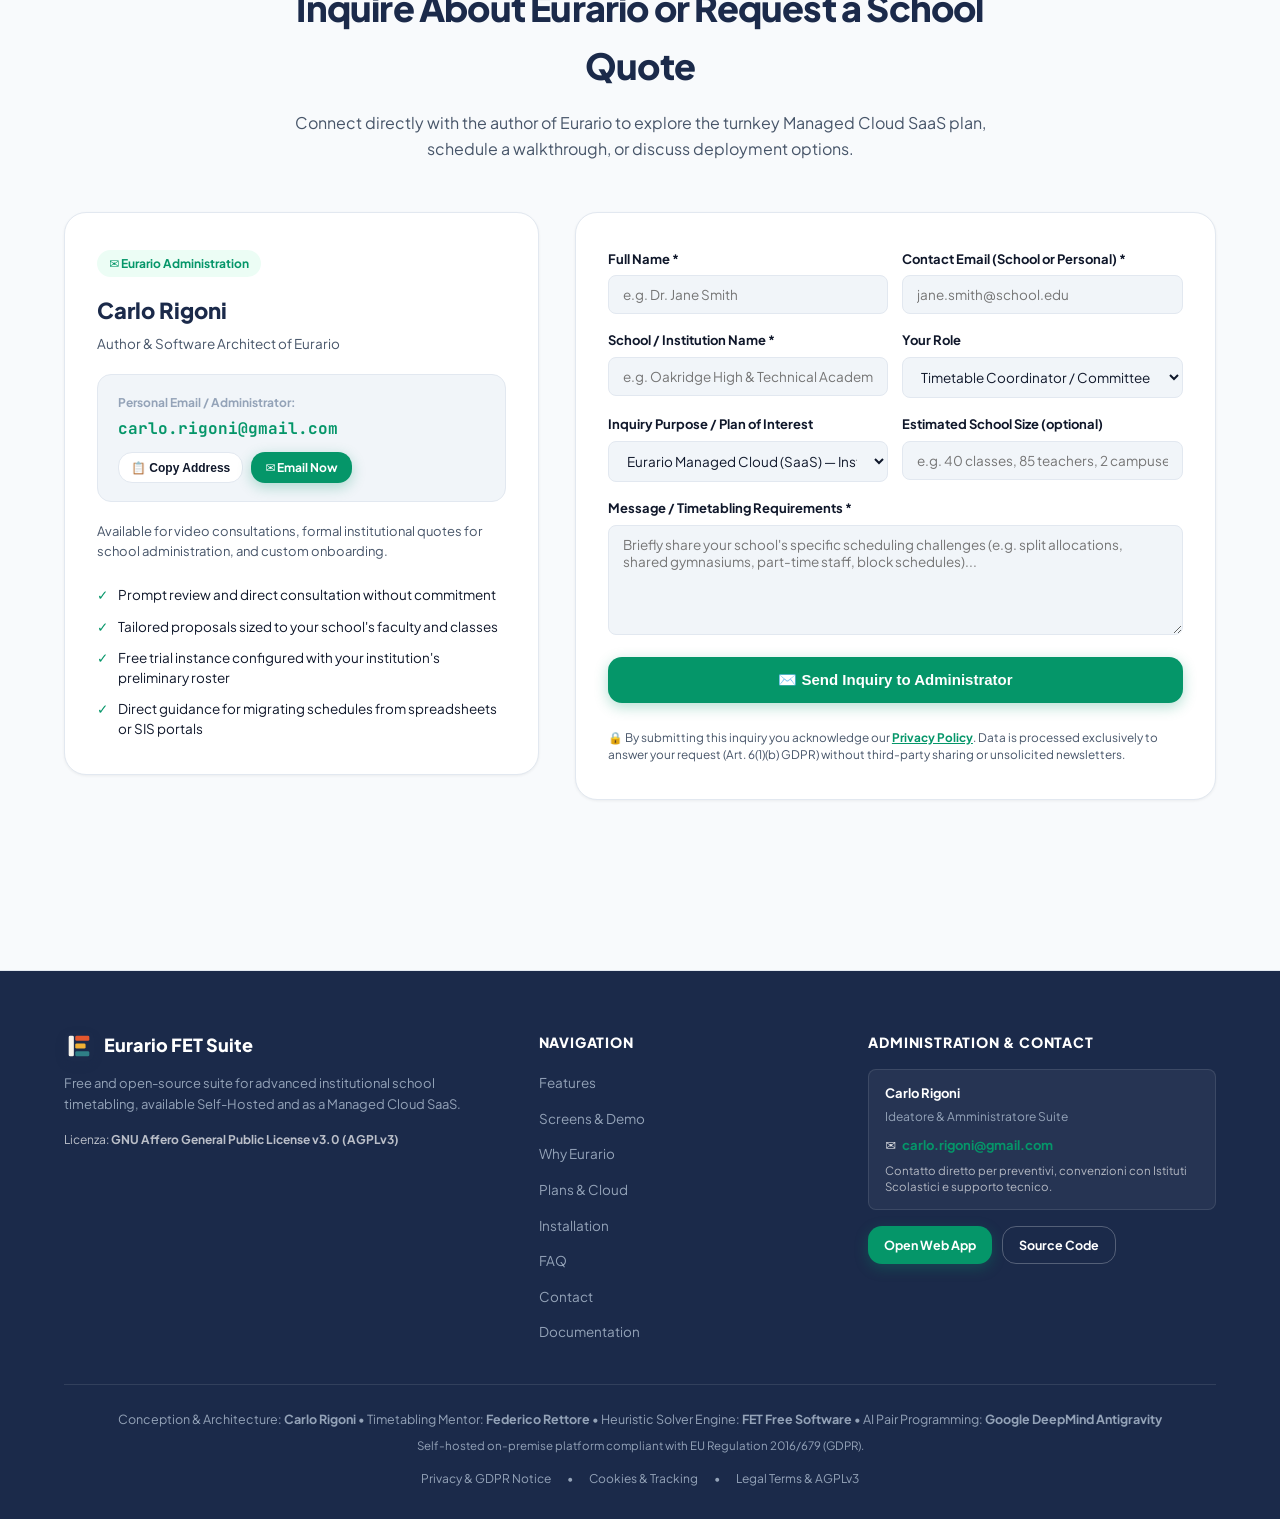
==== commit a077e005: "fix(theme,schools): soften flyout active contrast in dark mode and sync school switcher metadata (v1" ====
--- a/landing/index.html
+++ b/landing/index.html
@@ -2034,7 +2034,7 @@
           </a>
         </div>
         <div style="font-size:12.5px;color:var(--text-muted);display:flex;align-items:center;gap:8px;">
-          <span>🐳</span> Docker Hub: <code style="background:var(--bg-card);color:var(--emerald);padding:3px 8px;border-radius:4px;border:1px solid var(--border-color);font-weight:700;">carlorigoni/eurario:<span id="liveVerTag">v1.9.11</span></code>
+          <span>🐳</span> Docker Hub: <code style="background:var(--bg-card);color:var(--emerald);padding:3px 8px;border-radius:4px;border:1px solid var(--border-color);font-weight:700;">carlorigoni/eurario:<span id="liveVerTag">v1.9.12</span></code>
         </div>
       </div>
 
